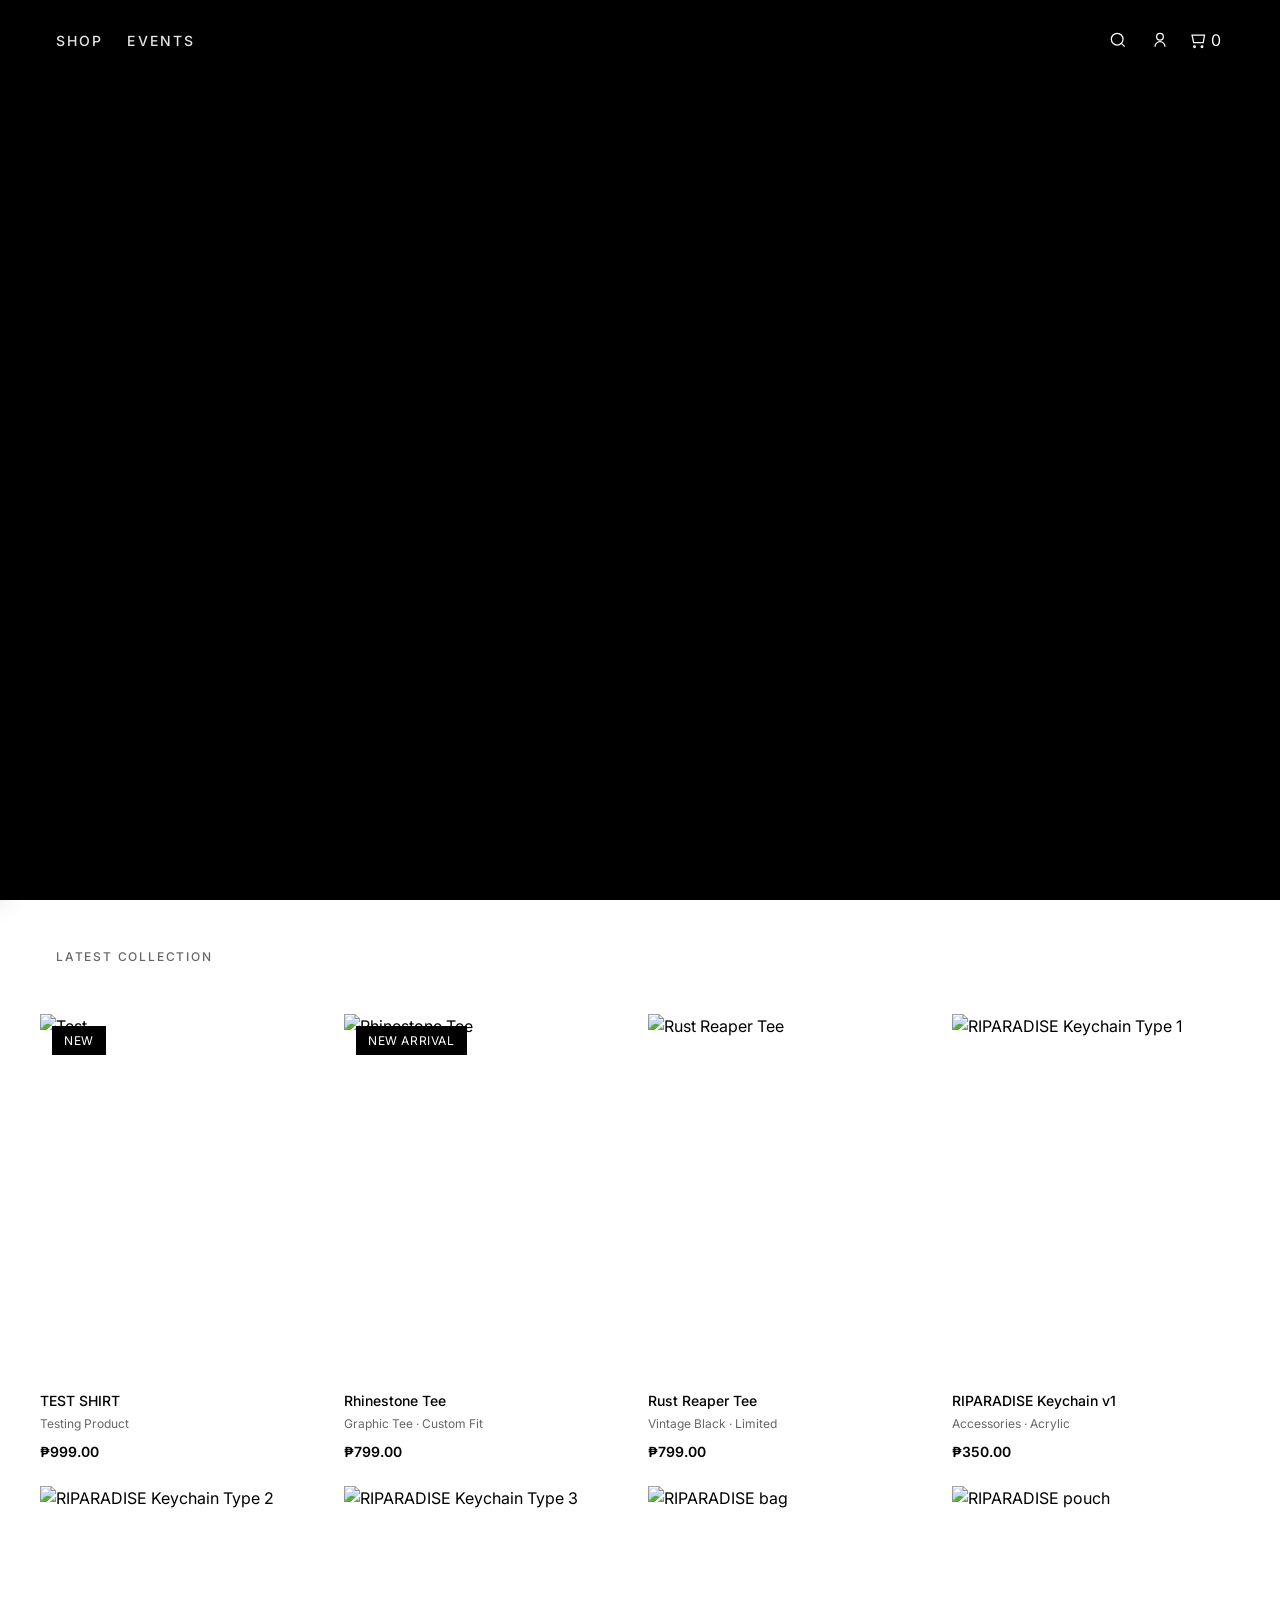
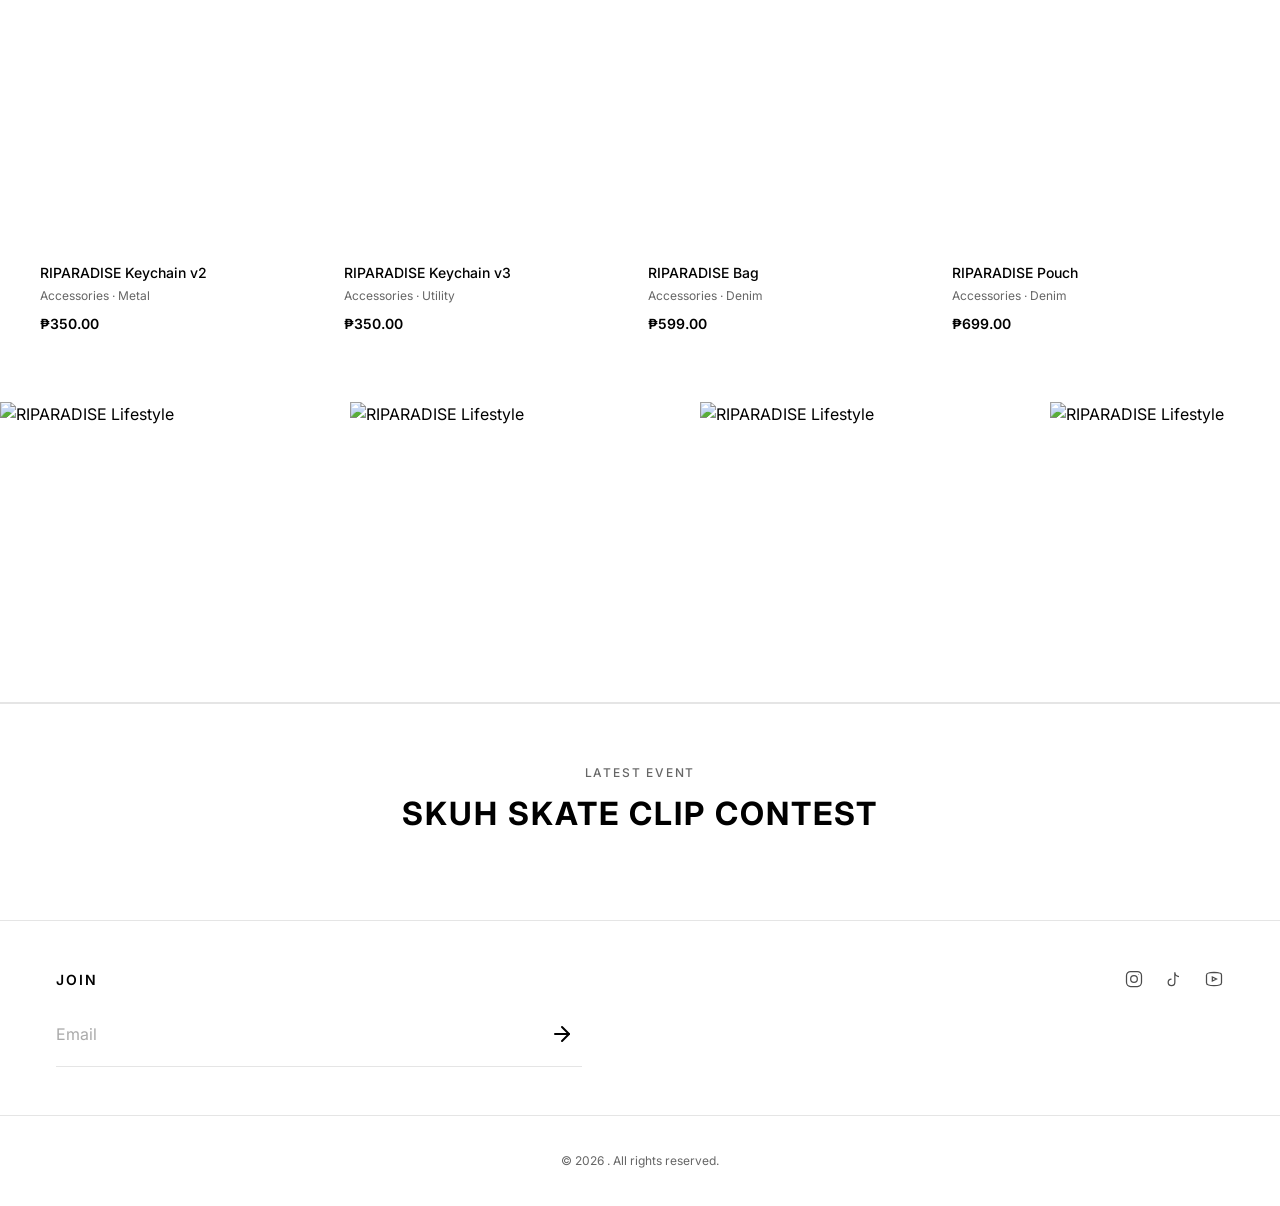
==== index.html @ b5510e50 "v0.3.0 - Modularized frontend architecture" ====
<!DOCTYPE html>
<html lang="en">
<head>
  <meta charset="UTF-8">
  <meta name="viewport" content="width=device-width, initial-scale=1.0">
  <meta
    id="meta-description"
    name="description"
    content="">
  <title id="page-title"></title>
  <link
    id="site-favicon"
    rel="icon"
    href="">
  <link rel="stylesheet" href="assets/css/style.css">
  <link rel="preconnect" href="https://fonts.googleapis.com">
  <link rel="preconnect" href="https://fonts.gstatic.com" crossorigin>
  <link href="https://fonts.googleapis.com/css2?family=Inter:wght@400;500;600&display=swap" rel="stylesheet">
</head>
<body>

  <!-- ============================================================ -->
  <!-- SITE HEADER (PREMIUM UPDATE) -->
  <!-- ============================================================ -->
  <header class="site-header" id="site-header">
    <div class="site-header__inner container">
  
      <input type="checkbox" id="nav-toggle" class="nav-toggle" aria-hidden="true" tabindex="-1">
      <label for="nav-toggle" class="nav-toggle-btn" aria-label="Open menu">
        <span class="nav-toggle-btn__bar" aria-hidden="true"></span>
        <span class="nav-toggle-btn__bar" aria-hidden="true"></span>
        <span class="nav-toggle-btn__bar" aria-hidden="true"></span>
      </label>
  
      <nav class="site-nav" aria-label="Primary">
        <ul class="site-nav__list site-nav__list--left">
      
          <li class="site-nav__item">
            <a
              id="nav-shop"
              href="#"
              class="site-nav__link">
            </a>
          </li>
      
          <li class="site-nav__item">
            <a
              id="nav-event"
              href="#"
              class="site-nav__link">
            </a>
          </li>
      
        </ul>
      </nav>
  
      <a href="index.html" class="site-header__logo" aria-label="RIPARADISE home">
        <img
    id="site-logo"
    src=""
    alt=""
    class="site-header__logo-img">
      </a>
  
      <div class="site-header__actions">
        <!-- SEARCH -->
        <div class="rip-search-container">
          <button type="button" class="rip-search-trigger" onclick="toggleSearch()" aria-label="Open search">
            <svg class="icon" width="20" height="20" viewBox="0 0 24 24" fill="none" stroke="currentColor" stroke-width="2">
              <circle cx="11" cy="11" r="7"/>
              <path d="M20 20L16 16"/>
            </svg>
          </button>
          <div id="searchDropdown" class="rip-search-wrapper">
            <div class="rip-search-box">
              <input type="text" id="ripSearchInput" placeholder="SEARCH PRODUCTS..." autocomplete="off">
              <button type="button" class="rip-search-close-btn" onclick="closeSearch()" aria-label="Close search">&times;</button>
            </div>
            <div id="searchNoResults" class="rip-search-no-results" style="display: none;">NO PRODUCTS MATCH.</div>
          </div>
        </div>
      
        <!-- ACCOUNT DROPDOWN -->
        <div class="account-dropdown">
          <button type="button" class="site-header__icon-btn" onclick="toggleAccountMenu()" aria-label="Account">
            <svg class="icon" width="20" height="20" viewBox="0 0 24 24" fill="none" stroke="currentColor" stroke-width="1.5">
              <circle cx="12" cy="8" r="4"/>
              <path d="M6 20c0-3.3 2.7-6 6-6s6 2.7 6 6"/>
            </svg>
          </button>
          
          <div class="account-dropdown__menu" id="accountDropdown">
            <!-- X BUTTON -->
            <button
  type="button"
  class="dropdown-close-x account-dropdown__close"
  aria-label="Close"
  onclick="document.getElementById('accountDropdown').classList.remove('is-active')"
>
  &times;
</button>
            <div id="accountLoggedOut">
              <a href="#" class="dropdown-item" onclick="openLoginModal(); return false;">Log In</a>
              <a href="#" class="dropdown-item" onclick="openRegisterModal(); return false;">Create Account</a>
            </div>
            <div id="accountLoggedIn" style="display: none;">
              <div class="dropdown-user"><span id="userEmailDisplay">user@email.com</span></div>
              <a href="account.html" class="dropdown-item">My Account</a>
              <a href="account.html#orders" class="dropdown-item">Order History</a>
              <a href="#" class="dropdown-item" onclick="logout(); return false;">Log Out</a>
            </div>
          </div>
        </div>
      
        <!-- CART -->
        <a href="#cart" class="site-header__icon-btn site-header__cart" aria-label="Cart, 0 items" onclick="toggleCart(); return false;">
          <svg class="icon" width="20" height="20" viewBox="0 0 24 24" fill="none" stroke="currentColor" stroke-width="1.5">
            <path d="M6 6h15l-1.5 9H8L6 6z"/>
            <circle cx="9" cy="20" r="1"/>
            <circle cx="18" cy="20" r="1"/>
          </svg>
          <span class="site-header__cart-count" aria-hidden="true">0</span>
        </a>
      
        <div id="cartDropdown" class="rip-cart-dropdown">
          <!-- X BUTTON + TITLE -->
          <div class="rip-cart-dropdown__header">
            <span class="rip-cart-dropdown__title">YOUR BAG</span>
            <button type="button" class="dropdown-close-x cart-dropdown-close" aria-label="Close cart">&times;</button>
          </div>
          <div class="rip-cart-dropdown__body" id="cartDropdownBody">
            <div class="rip-cart-empty">YOUR BAG IS CURRENTLY EMPTY.</div>
          </div>
          <div class="rip-cart-total" style="margin-top: 15px; padding: 15px 15px 20px; border-top: 1px solid #e5e5e5; text-align: right; font-size: 14px;">
            <strong>Total: <span id="cartDropdownTotal" style="color: #000;">₱0.00</span></strong>
          </div>
        </div>
      </div>
  
    <!-- MOBILE NAV -->
    <div class="mobile-nav" aria-hidden="true">
      <div class="mobile-nav__header">
        <label for="nav-toggle" class="mobile-nav__close" aria-label="Close menu">&times;</label>
      </div>
      <nav class="mobile-nav__inner" aria-label="Mobile">
        <ul class="mobile-nav__list">
          <li><a href="#shop" class="mobile-nav__link"><span>Shop</span><span class="mobile-nav__arrow">&rarr;</span></a></li>
          <li><a href="#Event" class="mobile-nav__link"><span>Event</span><span class="mobile-nav__arrow">&rarr;</span></a></li>
          
          <li id="mobileAccountGuest" class="mobile-nav__divider">
            <a href="#" class="mobile-nav__link" onclick="openLoginModal(); document.getElementById('nav-toggle').checked = false; return false;">
              <span>Log In</span><span class="mobile-nav__arrow">&rarr;</span>
            </a>
          </li>
          
          <li id="mobileAccountUser" style="display: none;" class="mobile-nav__divider">
            <div style="padding: 12px 0; font-size: 12px; font-weight: 600; color: #888; border-bottom: 1px solid #e5e5e5; margin-bottom: 8px;">
              <span id="mobileUserEmail">user@email.com</span>
            </div>
            <a href="account.html" class="mobile-nav__link"><span>My Account</span><span class="mobile-nav__arrow">&rarr;</span></a>
            <a href="account.html#orders" class="mobile-nav__link"><span>Order History</span><span class="mobile-nav__arrow">&rarr;</span></a>
            <a href="#" class="mobile-nav__link" onclick="logout(); document.getElementById('nav-toggle').checked = false; return false;">
              <span>Log Out</span><span class="mobile-nav__arrow">&rarr;</span>
            </a>
          </li>
        </ul>
      </nav>
      <div class="mobile-nav__bottom">
        <div class="mobile-nav__socials">
          <a href="https://www.instagram.com/ri.paradise/" target="_blank" rel="noopener" aria-label="Instagram">
            <svg class="icon" width="22" height="22" viewBox="0 0 24 24" fill="none" stroke="currentColor" stroke-width="2" stroke-linecap="round" stroke-linejoin="round">
              <rect x="2" y="2" width="20" height="20" rx="5" ry="5"></rect>
              <path d="M16 11.37A4 4 0 1 1 12.63 8 4 4 0 0 1 16 11.37z"></path>
              <line x1="17.5" y1="6.5" x2="17.51" y2="6.5"></line>
            </svg>
          </a>
          <a href="https://www.tiktok.com/@r.i.paradise" aria-label="TikTok">
            <svg class="icon" width="22" height="22" viewBox="0 0 24 24" fill="none" stroke="currentColor" stroke-width="2" stroke-linecap="round" stroke-linejoin="round">
              <path d="M9 12a4 4 0 1 0 4 4V4a5 5 0 0 0 5 5"></path>
            </svg>
          </a>
          <a href="https://www.youtube.com/@dial.seven7" aria-label="YouTube">
            <svg class="icon" width="22" height="22" viewBox="0 0 24 24" fill="none" stroke="currentColor" stroke-width="2" stroke-linecap="round" stroke-linejoin="round">
              <path d="M22.54 6.42a2.78 2.78 0 0 0-1.94-2C18.88 4 12 4 12 4s-6.88 0-8.6.46a2.78 2.78 0 0 0-1.94 2A29 29 0 0 0 1 11.75a29 29 0 0 0 .46 5.33A2.78 2.78 0 0 0 3.4 19c1.72.46 8.6.46 8.6.46s6.88 0 8.6-.46a2.78 2.78 0 0 0 1.94-2 29 29 0 0 0 .46-5.25 29 29 0 0 0-.46-5.33z"></path>
              <polygon points="9.75 15.02 15.5 11.75 9.75 8.48 9.75 15.02"></polygon>
            </svg>
          </a>
        </div>
      </div>
    </div>
  </header>

  <!-- LOGIN MODAL -->
  <div class="modal" id="loginModal">
    <div class="modal__overlay" onclick="closeLoginModal()"></div>
    <div class="modal__content">
      <button class="modal__close" onclick="closeLoginModal()">&times;</button>
      <div class="modal__header">
        <h2 class="modal__title">Welcome Back</h2>
        <p class="modal__subtitle">Enter your credentials to access your account</p>
      </div>
      <form id="loginForm" class="auth-form">
        <div class="form-group">
          <label class="form-label">Email Address</label>
          <input type="email" class="form-input" id="loginEmail" required>
        </div>
        <div class="form-group">
          <label class="form-label">Password</label>
          <input type="password" class="form-input" id="loginPassword" required>
        </div>
        <div class="form-options">
          <label class="checkbox-label">
            <input type="checkbox" id="rememberMe">
            <span>Remember me</span>
          </label>
          <a href="#" class="form-link">Forgot password?</a>
        </div>
        <button type="submit" class="btn btn--black btn--full">Sign In</button>
      </form>
      <div class="modal__footer">
        <p>Don't have an account? <a href="#" onclick="closeLoginModal(); openRegisterModal();" class="form-link">Create one</a></p>
      </div>
    </div>
  </div>

  <!-- REGISTER MODAL -->
  <div class="modal" id="registerModal">
    <div class="modal__overlay" onclick="closeRegisterModal()"></div>
    <div class="modal__content">
      <button class="modal__close" onclick="closeRegisterModal()">&times;</button>
      <div class="modal__header">
        <h2 class="modal__title">Create Account</h2>
        <p class="modal__subtitle">Join RIPARADISE for exclusive access</p>
      </div>
      <form id="registerForm" class="auth-form">
        <div class="form-group">
          <label class="form-label">Full Name</label>
          <input type="text" class="form-input" id="registerName" required>
        </div>
        <div class="form-group">
          <label class="form-label">Email Address</label>
          <input type="email" class="form-input" id="registerEmail" required>
        </div>
        <div class="form-group">
          <label class="form-label">Password</label>
          <input type="password" class="form-input" id="registerPassword" required minlength="6">
          <span class="form-hint">Minimum 6 characters</span>
        </div>
        <button type="submit" class="btn btn--black btn--full">Create Account</button>
      </form>
      <div class="modal__footer">
        <p>Already have an account? <a href="#" onclick="closeRegisterModal(); openLoginModal();" class="form-link">Sign in</a></p>
      </div>
    </div>
  </div>

  <!-- ============================================================ -->
  <!-- MAIN CONTENT AREA -->
  <!-- ============================================================ -->
  <main id="main">
    <!-- HERO VIDEO SECTION -->
    <section class="hero-video-section">

      <video
        id="hero-video-player"
        autoplay
        loop
        muted
        playsinline
        class="hero-video-bg">
        <source id="hero-video" src="assets/wallpaper/hero-video.mp4" type="video/mp4">
        Your browser does not support the video tag.
      </video>
    
      <div class="hero-video-overlay"></div>
    
      <div class="hero-video-content">
        <p id="hero-subtitle"></p>
        <h1 id="hero-title"></h1>
        <a href="#shop" id="hero-btn" class="btn btn--primary hero-shop-btn"></a>
      </div>
    
    </section>
    

    <!-- SHOP SECTION -->
    <section class="shop-section" id="shop" aria-labelledby="featured-collection-title">
      <article class="featured-collection">
        <header class="section-header container">
          <p class="section-header__eyebrow">Latest Collection</p>
        </header>
        <ul class="product-grid" id="productGrid"></ul>
      </article>
    </section>
    
    <div class="lookbook-marquee">
      <div class="marquee-track">
        <img src="assets/wallpaper/slidingpic1.png" alt="RIPARADISE Lifestyle">
        <img src="assets/wallpaper/slidingpic2.png" alt="RIPARADISE Lifestyle">
        <img src="assets/wallpaper/slidingpic3.png" alt="RIPARADISE Lifestyle">
        <img src="assets/wallpaper/slidingpic4.png" alt="RIPARADISE Lifestyle">
        <img src="assets/wallpaper/slidingpic1.png" alt="RIPARADISE Lifestyle">
        <img src="assets/wallpaper/slidingpic2.png" alt="RIPARADISE Lifestyle">
        <img src="assets/wallpaper/slidingpic3.png" alt="RIPARADISE Lifestyle">
        <img src="assets/wallpaper/slidingpic4.png" alt="RIPARADISE Lifestyle">
      </div>
    </div>
    <hr class="marquee-bottom-divider">

    <!-- EVENT SECTION -->
    <section class="event-section" id="Event">
      <div class="event-section__inner container">
        <p class="section-header__eyebrow">Latest Event</p>
        <h2 class="event-section__title">SKUH SKATE CLIP CONTEST</h2>
        <div class="event-section__embed">
          <blockquote class="instagram-media" data-instgrm-permalink="https://www.instagram.com/p/DZRii9fzN7R/" data-instgrm-version="14" style="background:#FFF; border:0; border-radius:3px; box-shadow:0 0 1px 0 rgba(0,0,0,0.5),0 1px 10px 0 rgba(0,0,0,0.15); margin: 1px; max-width:540px; min-width:326px; padding:0; width:99.375%;"></blockquote>
        </div>
      </div>
    </section>
    <script async src="//www.instagram.com/embed.js"></script>
  </main>

  <!-- ============================================================ -->
  <!-- FOOTER -->
  <!-- ============================================================ -->
  <footer class="site-footer" id="site-footer">
    <div class="site-footer__main container">
      <div class="site-footer__newsletter-wrapper">
        <h2
    id="newsletter-title"
    class="site-footer__heading">
</h2>
<form
id="newsletter-form"
class="modern-newsletter-form"
action="#"
method="POST">
          <div class="modern-newsletter-form__fields">
            <input class="modern-newsletter-form__input" type="email" id="newsletter-email" name="email" placeholder="Email" autocomplete="email" required>
            <button class="modern-newsletter-form__submit" type="submit" aria-label="Email">
              <svg width="24" height="24" viewBox="0 0 24 24" fill="none" stroke="currentColor" stroke-width="2" stroke-linecap="round" stroke-linejoin="round">
                <line x1="5" y1="12" x2="19" y2="12"></line>
                <polyline points="12 5 19 12 12 19"></polyline>
              </svg>
            </button>
          </div>
        </form>
        <p id="newsletter-success" style="display:none; color: #27ae60; font-size: 13px; margin-top: 12px; letter-spacing: 1px;">✓ SUBSCRIBED!</p>
      </div>
      <div class="site-footer__social">
        <ul class="social-links" role="list">
          <li><a
            id="social-instagram"
            href="https://www.instagram.com/world.ph.3000.dsr.c/"
            class="social-links__link"
            aria-label="Instagram">
            <svg class="icon" width="20" height="20" viewBox="0 0 24 24" fill="none" stroke="currentColor" stroke-width="1.5">
              <rect x="3" y="3" width="18" height="18" rx="5"/>
              <circle cx="12" cy="12" r="4"/>
              <circle cx="17.5" cy="6.5" r="0.5" fill="currentColor" stroke="none"/>
            </svg>
          </a></li>
          <li><a
            id="social-tiktok"
            href="https://www.tiktok.com/@r.i.paradise"
            class="social-links__link"
            aria-label="TikTok">
            <svg class="icon" width="20" height="20" viewBox="0 0 24 24" fill="none" stroke="currentColor" stroke-width="1.5">
              <path d="M9 12a4 4 0 1 0 4 4V4a5 5 0 0 0 5 5"/>
            </svg>
          </a></li>
          <li><a
            id="social-youtube"
            href="https://www.youtube.com/@dial.seven7"
            class="social-links__link"
            aria-label="YouTube">
            <svg class="icon" width="20" height="20" viewBox="0 0 24 24" fill="none" stroke="currentColor" stroke-width="1.5">
              <path d="M3 7.5c0-1.5 1-2.5 2.5-2.7C7.5 4.2 12 4 12 4s4.5.2 6.5.8C20 4.9 21 6 21 7.5v9c0 1.5-1 2.5-2.5 2.7-2 .6-6.5.8-6.5.8s-4.5-.2-6.5-.8C4 19 3 18 3 16.5v-9z"/>
              <path d="M10 9.5v5l5-2.5-5-2.5z"/>
            </svg>
          </a></li>
        </ul>
      </div>
    </div>
    <div class="site-footer__bottom">
      <div class="site-footer__bottom-inner container">
        <p class="site-footer__copyright">
          &copy;
          <span id="footer-year"></span>
          <span id="footer-shop-name"></span>.
          All rights reserved.
      </p>
  </footer> 

  <!-- TOAST NOTIFICATION -->
  <div id="toastNotification" class="rip-toast">
    <div class="rip-toast-content">
      <div class="rip-toast-checkmark">✓</div>
      <div class="rip-toast-text">
        <span class="rip-toast-msg">ADDED TO BAG</span>
        <span id="toastItemDetails" class="rip-toast-sub">Funeral Tee (Size S)</span>
      </div>
    </div>
  </div>

  <!-- PRODUCT QUICK VIEW MODAL -->
  <div id="productQuickViewModal" class="p-modal-overlay">
    <div class="p-modal-container">
      <button type="button" class="p-modal-close-btn" onclick="closeProductModal()" aria-label="Close modal">&times;</button>
      <div class="p-modal-layout">
        <div class="p-modal-media">
          <img id="modalProductImg" src="assets/images/funeral-tee.png" alt="Product Image" class="p-modal-img">
        </div>
        <div class="p-modal-details" id="modalDetailsContainer">
          <h2 id="modalProductTitle" class="p-modal-title">RIPARADISE Funeral Black Tee</h2>
          <div id="modalProductPrice" class="p-modal-price">₱1,299.00</div>
          <p class="p-modal-stock-status">In stock · Ready to Ship</p>
          <hr class="p-modal-divider">
          <div class="p-size-header-row">
            <span class="p-section-label">Size</span>
          </div>
          <div class="p-size-options-grid">
            <label class="p-size-box"><input type="radio" name="product-size" value="S" checked><span>S</span></label>
            <label class="p-size-box"><input type="radio" name="product-size" value="M"><span>M</span></label>
            <label class="p-size-box"><input type="radio" name="product-size" value="L"><span>L</span></label>
            <label class="p-size-box"><input type="radio" name="product-size" value="XL"><span>XL</span></label>
          </div>
          <div class="p-action-row">
            <div class="p-quantity-selector">
              <button type="button" class="p-qty-btn" onclick="adjustModalQty(-1)">&minus;</button>
              <input type="number" id="modalQtyInput" class="p-qty-input" value="1" min="1" readonly>
              <button type="button" class="p-qty-btn" onclick="adjustModalQty(1)">&plus;</button>
            </div>
            <button type="button" class="p-add-to-bag-btn" onclick="triggerAddToCart()">ADD TO MY BAG</button>
          </div>
          <hr class="p-modal-divider" style="margin-top: 30px;">
          <div id="modalSizeChartSection" class="p-size-chart-section">
            <h3 class="p-chart-title">Size Chart (Adult Fit)</h3>
            <table class="p-chart-table">
              <thead><tr><th>SIZE</th><th>CHEST (INCHES)</th><th>LENGTH (INCHES)</th></tr></thead>
              <tbody>
                <tr><td><strong>S</strong></td><td>36" - 38"</td><td>27"</td></tr>
                <tr><td><strong>M</strong></td><td>39" - 41"</td><td>28"</td></tr>
                <tr><td><strong>L</strong></td><td>42" - 44"</td><td>29"</td></tr>
                <tr><td><strong>XL</strong></td><td>45" - 47"</td><td>30"</td></tr>
              </tbody>
            </table>
          </div>
        </div>
      </div>
    </div>
  </div>
<!-- PAGE TRANSITION OVERLAY -->
<div id="page-transition-overlay"></div>
  <!-- ============================================================ -->
  <!-- SCRIPTS -->
  <!-- ============================================================ -->
  <script>
    // GLOBAL VARIABLES
    let riparadiseCart = JSON.parse(localStorage.getItem('rip_cart')) || [];
    let isModalOpen = false;

    
    function executeProductSearch(query) {
      const cleanQuery = query.toLowerCase().trim();
      const productItems = document.querySelectorAll('.product-grid__item');
      let hasResults = false;
      productItems.forEach(item => {
        const titleEl = item.querySelector('.product-card__title');
        const metaEl = item.querySelector('.product-card__meta');
        const titleText = titleEl ? titleEl.innerText.toLowerCase() : '';
        const metaText = metaEl ? metaEl.innerText.toLowerCase() : '';
        const isMatch = cleanQuery === '' || titleText.includes(cleanQuery) || metaText.includes(cleanQuery);
        item.style.display = isMatch ? '' : 'none';
        if (isMatch) { item.classList.add('is-visible'); hasResults = true; }
      });
      const noResultsMsg = document.getElementById('searchNoResults');
      if (noResultsMsg) noResultsMsg.style.display = (cleanQuery === '' || hasResults) ? 'none' : 'block';
    }


    // ==========================================
    // DOM CONTENT LOADED
    // ==========================================
    document.addEventListener('DOMContentLoaded', () => {
      // Initialize
      updateAccountMenu();
      updateCartBadgeUI();
      generateProductGrid();
// RIPPLE EFFECT SA ACCOUNT DROPDOWN ITEMS
document.querySelectorAll('.dropdown-item').forEach(item => {
  item.addEventListener('click', function(e) {
    // Ripple effect
    const ripple = document.createElement('span');
    ripple.classList.add('rip-ripple');
    const rect = item.getBoundingClientRect();
    const size = Math.max(rect.width, rect.height);
    ripple.style.cssText = `
      width: ${size}px; height: ${size}px;
      left: ${e.clientX - rect.left - size/2}px;
      top:  ${e.clientY - rect.top  - size/2}px;
    `;
    item.appendChild(ripple);
    setTimeout(() => ripple.remove(), 600);

    // White fade transition para sa mga links na may href na pupunta sa ibang page
    const href = item.getAttribute('href');
    const isExternalLink = href && href !== '#' && !href.startsWith('javascript');
    if (isExternalLink) {
  e.preventDefault();
  const overlay = document.getElementById('page-transition-overlay');
  if (overlay) {
    overlay.style.transition = 'opacity 0.4s ease';
    overlay.style.opacity = '1';
    overlay.style.pointerEvents = 'all';
    setTimeout(() => {
      window.location.href = href;
    }, 420);
  } else {
    window.location.href = href;
  }
}
  });
});
      // Mobile Nav Toggle
      const navToggle = document.getElementById('nav-toggle');
      const mobileNav = document.querySelector('.mobile-nav');
      if (navToggle && mobileNav) {
        navToggle.addEventListener('change', function () {
          if (this.checked) {
            mobileNav.style.transform = 'translateX(0)';
            mobileNav.setAttribute('aria-hidden', 'false');
            document.body.style.overflow = 'hidden';
          } else {
            mobileNav.style.transform = 'translateX(-100%)';
            mobileNav.setAttribute('aria-hidden', 'true');
            document.body.style.overflow = '';
          }
        });
        mobileNav.querySelectorAll('.mobile-nav__link').forEach(link => {
          link.addEventListener('click', () => {
            navToggle.checked = false;
            mobileNav.style.transform = 'translateX(-100%)';
            mobileNav.setAttribute('aria-hidden', 'true');
            document.body.style.overflow = '';
          });
        });
      }

      // Search
      const searchInput = document.getElementById('ripSearchInput');
      if (searchInput) {
        searchInput.addEventListener('input', (e) => executeProductSearch(e.target.value));
        searchInput.addEventListener('keydown', (e) => {
          if (e.key === 'Enter') {
            e.preventDefault();
            const shopSection = document.getElementById('shop');
            if (shopSection && searchInput.value.trim() !== '') shopSection.scrollIntoView({ behavior: 'smooth', block: 'start' });
          }
        });
      }

      // Login Form
      const loginForm = document.getElementById('loginForm');
      if (loginForm) {
        loginForm.addEventListener('submit', (e) => {
          e.preventDefault();
          const email = document.getElementById('loginEmail').value.trim();
          const password = document.getElementById('loginPassword').value;
          const users = JSON.parse(localStorage.getItem('rip_users')) || [];
          const user = users.find(u => u.email === email && u.password === password);
          if (user) {
            localStorage.setItem('rip_user', JSON.stringify(user));
            closeLoginModal();
            updateAccountMenu();
            showNotification('Welcome back to RIPARADISE', 'success');
            loginForm.reset();
          } else {
            showNotification('Invalid email or password', 'error');
          }
        });
      }

      // Register Form
      const registerForm = document.getElementById('registerForm');
      if (registerForm) {
        registerForm.addEventListener('submit', (e) => {
          e.preventDefault();
          const name = document.getElementById('registerName').value.trim();
          const email = document.getElementById('registerEmail').value.trim();
          const password = document.getElementById('registerPassword').value;
          const users = JSON.parse(localStorage.getItem('rip_users')) || [];
          if (users.find(u => u.email === email)) {
            showNotification('Email already registered', 'error');
            return;
          }
          const newUser = { name, email, password, createdAt: new Date().toISOString() };
          users.push(newUser);
          localStorage.setItem('rip_users', JSON.stringify(users));
          localStorage.setItem('rip_user', JSON.stringify(newUser));
          closeRegisterModal();
          updateAccountMenu();
          showNotification('Account created! Welcome to RIPARADISE', 'success');
          registerForm.reset();
        });
      }

// Close dropdowns on outside click
document.addEventListener('click', (e) => {

// X button ng cart header — isara
if (e.target.closest('.cart-dropdown-close')) {
  closeAllDropdownsExcept('none');
  return;
}

// Kung nag-click sa loob ng cart (kasama remove/qty buttons) — huwag isara
if (e.target.closest('.rip-cart-dropdown')) {
  return;
}

// Kung nag-click sa cart ICON — hayaan ang toggleCart()
if (e.target.closest('.site-header__cart')) {
  return;
}

// Kung nag-click sa account dropdown — hayaan ang toggleAccountMenu()
if (e.target.closest('.account-dropdown')) {
  return;
}

// Kung nag-click sa search — hayaan
if (e.target.closest('.rip-search-container')) {
  return;
}

// Lahat ng iba — outside click, isara lahat
closeAllDropdownsExcept('none');
});

      // Escape Key
      document.addEventListener('keydown', (e) => {
        if (e.key === 'Escape') {
          closeLoginModal();
          closeRegisterModal();
          closeAllDropdownsExcept('none');
          const dropdown = document.getElementById('accountDropdown');
          if (dropdown) dropdown.classList.remove('is-active');
        }
      });

      // Product Observer
      const productObserver = new IntersectionObserver((entries) => {
        entries.forEach(entry => {
          if (entry.isIntersecting) {
            entry.target.classList.add('is-visible');
            productObserver.unobserve(entry.target);
          }
        });
      }, { root: null, threshold: 0.15 });
      document.querySelectorAll('.product-grid__item').forEach(item => productObserver.observe(item));

      // Newsletter
      const newsletterForm = document.getElementById('newsletter-form');
      if (newsletterForm) {
        newsletterForm.addEventListener('submit', async function(e) {
          e.preventDefault();
          const formData = new FormData(newsletterForm);
          try {
            const response = await fetch(newsletterForm.action, { method: 'POST', body: formData, headers: { 'Accept': 'application/json' } });
            if (response.ok) {
              newsletterForm.reset();
              const successMsg = document.getElementById('newsletter-success');
              if (successMsg) {
                successMsg.style.display = 'block';
                setTimeout(() => successMsg.style.display = 'none', 4000);
              }
            }
          } catch (error) { console.error('Newsletter error:', error); }
        });
      }

    // PALITAN ang scroll listener
let lastScrollY = window.scrollY;
window.addEventListener('scroll', () => {
  const currentScrollY = window.scrollY;
  // Isara lang ang dropdowns kapag nag-scroll ng 5px pababa/pataas
  if (Math.abs(currentScrollY - lastScrollY) > 5) {
    closeAllDropdownsExcept('none');
  }
  lastScrollY = currentScrollY;

  const header = document.querySelector('.site-header') || document.querySelector('header');
  if (!header) return;
  const videoSectionHeight = window.innerHeight;
  if (window.scrollY > videoSectionHeight) {
    header.classList.add('site-header--hidden');
    header.classList.add('site-header--scrolled');
  } else {
    header.classList.remove('site-header--hidden');
    header.classList.remove('site-header--scrolled');
  }
});
    });
    // FADE IN ON LOAD (Page Enter Animation)
window.addEventListener('DOMContentLoaded', () => {
  const overlay = document.getElementById('page-transition-overlay');
  if (overlay) {
    // Siguraduhing visible muna bago i-fade out
    overlay.style.transition = 'none';
    overlay.style.opacity = '1';
    overlay.style.pointerEvents = 'none';

    // Small delay para ma-render ng browser ang initial state
    requestAnimationFrame(() => {
      requestAnimationFrame(() => {
        overlay.style.transition = 'opacity 0.5s ease-out';
        overlay.style.opacity = '0';
      });
    });
    // Hindi na natin siya ire-remove — kailangan pa siya para sa exit transition
  }
});

</script>
<script src="config.js"></script>
<script src="app.js"></script>
<script src="products.js"></script>
<script src="cart.js"></script>
<script src="modal.js"></script>
<script src="auth.js"></script>
<script src="navigation.js"></script>
</body>
</html>
---- assets/css/style.css ----
/* ==========================================================================
   RIPARADISE — Unified Premium White & Black Aesthetic (Phase 4 Clean)
   Brand Identity Storefront Layout · Smart Sticky White Header Fix
   ========================================================================== */

/* --------------------------------------------------------------------------
   1. DESIGN TOKENS (ROOT VARIABLES - CHANGED TO HIGH-CONTRAST LIGHT MODE)
   -------------------------------------------------------------------------- */
   :root {
    /* Colors - Inverted for Luxury White/Black Style */
    --color-bg: #ffffff;                  /* Puti na ang main background */
    --color-bg-elevated: #f9f9f9;
    --color-bg-overlay: rgba(0, 0, 0, 0.45);
    --color-surface: #ffffff;
    --color-text: #000000;                /* Solid black ang lahat ng teksto */
    --color-text-muted: #666666;          /* Mas madilim na gray para madaling basahin */
    --color-primary: #000000;             /* Black primary button blocks */
    --color-primary-inverse: #ffffff;     /* White text sa loob ng primary buttons */
    --color-accent: #000000;
    --color-border: rgba(0, 0, 0, 0.1);
    --color-border-strong: rgba(0, 0, 0, 0.2);
    --color-announcement-bg: #000000;
    --color-announcement-text: #ffffff;
    --color-header-scrolled-bg: #ffffff;  /* Puti ang magiging bar kapag nag-scroll up */
  
    /* Typography */
    --font-family: "Inter", system-ui, -apple-system, sans-serif;
    --font-size-xs: 0.75rem;
    --font-size-sm: 0.875rem;
    --font-size-base: 1rem;
    --font-size-md: 1.125rem;
    --font-size-lg: 1.25rem;
    --font-size-xl: clamp(2rem, 6vw, 4rem);
    --font-weight-regular: 400;
    --font-weight-medium: 500;
    --font-weight-semibold: 600;
    --letter-spacing-tight: -0.02em;
    --letter-spacing-wide: 0.15em;
  
    /* Spacing */
    --space-xs: 0.5rem;
    --space-sm: 1rem;
    --space-md: 1.5rem;
    --space-lg: 2rem;
    --space-xl: 3rem;
    --header-height: 80px;
  
    /* Layers (Z-Index) */
    --z-hero-media: 1;
    --z-hero-overlay: 2;
    --z-hero-content: 3;
    --z-header: 999;                      /* Pinatigas para hindi lumusot ang mga damit */
    --z-announcement: 1000;
    --z-mobile-nav: 9999;
  }
  
  /* --------------------------------------------------------------------------
     2. GLOBAL RESETS & BASE STYLES
     -------------------------------------------------------------------------- */
  *, *::before, *::after {
    box-sizing: border-box;
  }
  
  html {
    -webkit-text-size-adjust: 100%;
    scroll-behavior: smooth;
    overflow-x: hidden;
  }
  
  body {
    margin: 0;
    font-family: var(--font-family);
    font-size: var(--font-size-base);
    font-weight: var(--font-weight-regular);
    line-height: 1.5;
    color: var(--color-text);
    background-color: var(--color-bg);
    -webkit-font-smoothing: antialiased;
    overflow-x: hidden;
    max-width: 100vw;
  }
  
  img, video {
    display: block;
    max-width: 100%;
    height: auto;
  }
  
  a {
    color: inherit;
    text-decoration: none;
  }
  
  ul {
    margin: 0;
    padding: 0;
    list-style: none;
  }
  
  button, input {
    font: inherit;
    color: inherit;
  }
  
  button {
    cursor: pointer;
    background: none;
    border: none;
    padding: 0;
  }
  
  .container {
    width: 100%;
    max-width: 1200px;
    margin-inline: auto;
    padding-inline: var(--space-sm);
  }
  
  /* Reusable Buttons */
  .btn {
    display: inline-flex;
    align-items: center;
    justify-content: center;
    padding: 0.85rem 2rem;
    font-size: var(--font-size-sm);
    font-weight: var(--font-weight-medium);
    text-transform: uppercase;
    letter-spacing: var(--letter-spacing-wide);
    border: 1px solid transparent;
    cursor: pointer;
    transition: all 0.3s ease;
  }
  
  .btn--primary {
    background-color: var(--color-primary);
    color: var(--color-primary-inverse);
  }
  
  .btn--primary:hover {
    background-color: transparent;
    color: var(--color-primary);
    border-color: var(--color-primary);
  }
  
  .icon {
    stroke: currentColor;
    stroke-width: 1.5;
    fill: none;
  }
  
  /* --------------------------------------------------------------------------
     3. SITE HEADER & NAVIGATION (DEFAULT: TRANSPARENT WHITE OVER HERO VIDEO)
     -------------------------------------------------------------------------- */
  .site-header {
    position: fixed;
    top: 0;
    left: 0;
    width: 100%;
    z-index: var(--z-header);
    color: #ffffff; /* Piliting puti muna habang nasa ibabaw ng madilim na video background */
    transition: transform 0.3s ease-in-out, background-color 0.3s ease-in-out, color 0.3s ease-in-out;
  }
  
  .site-header__inner {
    display: flex;
    align-items: center;
    justify-content: space-between;
    height: var(--header-height);
  }
  
  .site-nav__list {
    display: flex;
    gap: var(--space-md);
  }
  
  .site-nav__link {
    font-size: var(--font-size-sm);
    font-weight: var(--font-weight-medium);
    text-transform: uppercase;
    letter-spacing: var(--letter-spacing-wide);
    opacity: 0.9;
    transition: opacity 0.2s ease;
  }
  
  .site-nav__link:hover {
    opacity: 1;
  }
  
  .site-header__logo {
    position: absolute;
    left: 50%;
    transform: translateX(-50%);
    font-weight: var(--font-weight-semibold);
    letter-spacing: 0.25em;
    text-transform: uppercase;
  }

  /* HETO ANG MAGPAPALIIT SA UPDATED LOGO MO, PARE: */
.site-header__logo-img {
  height: 150px;        /* Palitan mo 'to (gaya ng 30px o 40px) depende sa tamang timpla sa mata mo */
  width: auto;         /* Proteksyon para hindi mayupi o ma-distort ang logo natin */
  display: block;
  object-fit: contain; /* Sinisigurado nitong pasok na pasok ang image sa itinakdang height */
}

  /* SITE HEADER ICON BUTTONS — global, applies to all screen sizes */
.site-header__icon-btn {
  display: inline-flex;
  align-items: center;
  justify-content: center;
  width: 40px;
  height: 40px;
  padding: 0;
  background: none;
  border: none;
  cursor: pointer;
  color: inherit;
  text-decoration: none;
  vertical-align: middle;
}

/* Line 222 — dagdagan lang ng position: relative */
.site-header__actions {
  display: flex;
  align-items: center;
  gap: 4px;
  position: relative; /* ← DAGDAG */
}

.site-header__cart {
  display: inline-flex;
  align-items: center;
  gap: 4px;
  text-decoration: none;
  color: inherit;
}
  
  /* Siguraduhing sumusunod sa puting stroke ang default header icons sa video overlay */
  .site-header .icon {
    stroke: #ffffff;
    transition: stroke 0.3s ease-in-out;
  }
  
  /* Hide mobile/drawer layouts on desktop view by default */
  .nav-toggle, .nav-toggle-btn, .mobile-nav, .site-header__icon-btn--desktop-only {
    display: none;
  }
  
  /* ============================================================
     SMART STICKY HEADER STATES (INTELLIGENT RESPONSIVENESS)
     ============================================================ */
  /* Kakagat 'to kapag nag-scroll down pagkatapos ng video (itataas ang header para magtago) */
  .site-header--hidden {
    transform: translateY(-100%);
  }
  
  /* Kakagat 'to kapag nag-scroll up: Magiging White Background bar na may Black Links/Icons */
  .site-header--scrolled {
    background-color: var(--color-header-scrolled-bg) !important;
    color: #000000 !important; /* Itim na ang teksto at logo */
    box-shadow: 0 4px 20px rgba(0, 0, 0, 0.05) !important; /* Eleganteng manipis na anino */
  }
  
  /* Palitan ang icon stroke kapag naka-white scrolled background na */
  .site-header--scrolled .icon {
    stroke: #000000 !important;
  }
  
  /* Baguhin ang kulay ng burger bars sa mobile button kapag white na ang background */
  .site-header--scrolled .nav-toggle-btn__bar {
    background-color: #000000 !important;
  }
  
  /* --------------------------------------------------------------------------
     4. HERO SECTION & CINEMATIC BACKGROUND VIDEO HERO (REPRESENT/RIPARADISE STYLE)
     -------------------------------------------------------------------------- */
  .hero-video-section {
    position: relative;
    width: 100%;
    height: 100vh; 
    overflow: hidden;
    display: flex;
    align-items: center;
    justify-content: center;
    background-color: #000000; /* Solido habang naglo-load pa ang mabigat na mp4 file */
  }
  
  .hero-video-bg {
    position: absolute;
    top: 0;
    left: 0;
    width: 100%;
    height: 100%;
    object-fit: cover; 
    z-index: 1;
  }
  
  .hero-video-overlay {
    position: absolute;
    top: 0;
    left: 0;
    width: 100%;
    height: 100%;
    background: rgba(0, 0, 0, 0.45); /* 45% Cinematic dark filter para litaw ang text links */
    z-index: 2;
  }
  
  .hero-video-content {
    position: relative;
    z-index: 3; 
    text-align: center;
    color: #ffffff !important; /* Laging puti kahit magbago ang global body style niyo */
    padding: 0 20px;
  }
  
  .hero-video-subtitle {
    font-size: 13px;
    text-transform: uppercase;
    letter-spacing: 3px;
    margin-bottom: 8px;
    font-weight: 500;
    color: #ffffff !important;
  }
  
  .hero-video-title {
    font-size: 46px;
    text-transform: uppercase;
    letter-spacing: 2px;
    font-weight: 700;
    margin-bottom: 24px;
    line-height: 1.1;
    color: #ffffff !important;
  }
  
  .hero-video-btn {
    display: inline-block;
    padding: 12px 34px;
    border: 1px solid #ffffff;
    background-color: transparent;
    color: #ffffff !important;
    text-decoration: none;
    font-size: 13px;
    font-weight: 600;
    text-transform: uppercase;
    letter-spacing: 2px;
    transition: all 0.3s ease-in-out;
  }
  
  .hero-video-btn:hover {
    background-color: #ffffff;
    color: #000000 !important;
  }
  
  /* Old Template Hero Setup Safe Fallback System */
  .hero {
    position: relative;
    height: 100vh;
    min-height: 650px;
    display: flex;
    flex-direction: column;
    justify-content: center;
    align-items: center;
    background-color: #000000;
    overflow: hidden;
  }
  .hero__media-wrap {
    position: absolute;
    top: 0;
    left: 0;
    width: 100%;
    height: 100%;
    z-index: var(--z-hero-media);
  }
  .hero__media, .hero_media {
    width: 100% !important;
    height: 100% !important;
    object-fit: contain !important;      
    object-position: center center !important; 
  }
  .hero__overlay {
    position: absolute;
    top: 0;
    left: 0;
    width: 100%;
    height: 100%;
    background: radial-gradient(circle, rgba(0,0,0,0.2) 0%, rgba(5,5,5,0.7) 100%);
    z-index: var(--z-hero-overlay);
  }
  .hero__content {
    position: relative;
    z-index: var(--z-hero-content);
    text-align: center;
    padding: 0 var(--space-md);
    margin-top: auto; 
    margin-bottom: var(--space-xl);
  }
  .hero__eyebrow {
    font-size: var(--font-size-sm);
    text-transform: uppercase;
    letter-spacing: var(--letter-spacing-wide);
    color: #ffffff;
    margin-bottom: var(--space-xs);
  }
  .hero__title {
    font-size: var(--font-size-xl);
    text-transform: uppercase;
    letter-spacing: var(--letter-spacing-tight);
    margin: 0 0 var(--space-md) 0;
    color: #ffffff;
  }
  
  /* --------------------------------------------------------------------------
     5. FEATURED PRODUCTS & GRID SYSTEM (CLEAN BLACK ON WHITE)
     -------------------------------------------------------------------------- */
  .shop-section {
    padding: var(--space-xl) 0;
    background-color: #ffffff !important;
  }
  
  .section-header {
    margin-bottom: var(--space-xl);
  }
  
  .section-header__eyebrow {
    margin: 0 0 var(--space-xs);
    font-size: var(--font-size-xs);
    font-weight: var(--font-weight-medium);
    letter-spacing: var(--letter-spacing-wide);
    text-transform: uppercase;
    color: var(--color-text-muted);
  }
  
  .section-header__row {
    display: flex;
    flex-wrap: wrap;
    align-items: baseline;
    justify-content: space-between;
    gap: var(--space-md);
  }
  
  .section-header__title {
    margin: 0;
    font-size: clamp(1.25rem, 4vw, 1.75rem);
    font-weight: var(--font-weight-semibold);
    letter-spacing: var(--letter-spacing-tight);
    line-height: 1.1;
    text-transform: uppercase;
    color: #000000 !important;
  }
  
  .section-header__link {
    flex-shrink: 0;
    font-size: var(--font-size-sm);
    font-weight: var(--font-weight-medium);
    letter-spacing: 0.06em;
    text-transform: uppercase;
    border-bottom: 1px solid #000000;
    color: #000000 !important;
  }
  /* ==========================================================================
   PRODUCT GRID: BASE STYLES (Eto ang default para sa Mobile)
   ========================================================================== */
.product-grid {
  display: grid;
  grid-template-columns: repeat(2, 1fr); 
  gap: var(--space-md) var(--space-sm);
  
  /* BAGO: Naglagay tayo ng safe space sa gilid para sa Mobile screen */
  padding-left: 16px;
  padding-right: 16px;
  box-sizing: border-box; /* Para hindi sumabog ang sukat ng grid */
}

.product-card {
  position: relative;
}

.product-card__media {
  position: relative;
  aspect-ratio: 4 / 5;
  background-color: #ffffff; /* Light gray box para lumutang agad ang mockups niyo */
  overflow: hidden;
  margin-bottom: var(--space-sm);
}

.product-card__image {
  width: 100%;
  height: 100%;
  object-fit: cover;
  transition: transform 0.6s cubic-bezier(0.16, 1, 0.3, 1);
}

.product-card:hover .product-card__image {
  transform: scale(1.05);
}

.product-card__badge {
  position: absolute;
  top: 12px;
  left: 12px;
  background-color: #000000;
  color: #ffffff;
  padding: 0.35rem 0.75rem;
  font-size: var(--font-size-xs);
  text-transform: uppercase;
  letter-spacing: 0.05em;
  z-index: 2;
}

.product-card__badge--muted {
  background-color: #e5e5e5;
  color: #000000;
}

.product-card__body {
  display: flex;
  flex-direction: column;
  gap: 4px;
}

.product-card__title {
  margin: 0;
  font-size: var(--font-size-sm);
  font-weight: var(--font-weight-medium);
  color: #000000 !important;
}

.product-card__meta {
  margin: 0;
  font-size: var(--font-size-xs);
  color: var(--color-text-muted);
}

.product-card__price {
  margin: 4px 0 0 0;
  font-size: var(--font-size-sm);
  font-weight: var(--font-weight-semibold);
  color: #000000 !important;
}


/* --------------------------------------------------------------------------
   7. MEDIA QUERIES (DESKTOP GRID & SCREEN SYSTEM)
   -------------------------------------------------------------------------- */
   @media (min-width: 768px) {
    /* Expand products into 4 columns on desktop viewports */
    .product-grid {
      grid-template-columns: repeat(4, 1fr);
      max-width: 1300px;
      margin: 0 auto !important;
      padding-left: 40px;
      padding-right: 40px;
    }
  }
  
  @media (min-width: 1024px) {
    .site-header__icon-btn--desktop-only {
      display: inline-flex;
      align-items: center;
      justify-content: center;
      width: 40px;
      height: 40px;
      padding: 0;
      background: none;
      border: none;
      cursor: pointer;
      color: inherit;
      text-decoration: none;
      vertical-align: middle;
    }   /* ← TAMA NANG NAKASARA */
  
    .site-footer__bottom-inner {
      flex-direction: row;
      align-items: center;
      justify-content: space-between;
      gap: var(--space-xl);
    }
  
    .site-footer__legal-list {
      display: flex;
      flex-direction: row;
      flex-wrap: wrap;
      align-items: center;
      gap: var(--space-md) var(--space-xl);
    }
  
    /* NEW: Half-width layout for Newsletter on Desktop */
    .site-footer__main {
      flex-direction: row !important;
      justify-content: space-between;
      align-items: flex-start;
    }
  
    .site-footer__newsletter-wrapper {
      width: 45%; /* Half width container */
    }
  
    .site-footer__social {
      margin-top: 0;
    }
  }
  
  /* --------------------------------------------------------------------------
     6. SITE FOOTER SECTION (MINIMALIST / REFERENCE STYLE)
     -------------------------------------------------------------------------- */
  .site-footer {
    background-color: #ffffff !important;
    border-top: 1px solid #e5e5e5;
    padding: var(--space-xl) 0 var(--space-md);
    color: #000000 !important;
  }
  
  .site-footer__main {
    display: flex;
    flex-direction: column;
    gap: var(--space-xl);
    margin-bottom: var(--space-xl);
  }
  
  .site-footer__heading {
    font-size: var(--font-size-sm);
    text-transform: uppercase;
    letter-spacing: var(--letter-spacing-wide);
    margin: 0 0 24px 0;
    color: #000000 !important;
    font-weight: 600;
  }
  
  /* Modern Form Styling */
  .modern-newsletter-form {
    position: relative;
    width: 100%;
  }
  
  .modern-newsletter-form__label {
    position: absolute;
    left: 0;
    top: -30px;
    font-size: 11px;
    color: #888;
    text-transform: uppercase;
    letter-spacing: 1px;
    pointer-events: none;
  }
  
  .modern-newsletter-form__fields {
    display: flex;
    align-items: center;
    border-bottom: 1px solid #e5e5e5;
    padding-bottom: 12px;
    transition: border-color 0.3s ease;
  }
  
  .modern-newsletter-form__fields:focus-within {
    border-color: #000000;
  }
  
  .modern-newsletter-form__input {
    flex: 1;
    border: none;
    outline: none;
    background: transparent;
    font-family: inherit;
    font-size: 16px;
    color: #000000;
    padding: 0;
  }
  
  .modern-newsletter-form__input::placeholder {
    color: #aaa;
  }
  
  /* Animated Arrow Button */
  .modern-newsletter-form__submit {
    background: transparent;
    border: none;
    cursor: pointer;
    padding: 8px;
    display: flex;
    align-items: center;
    justify-content: center;
    color: #000000;
    transition: transform 0.3s cubic-bezier(0.25, 0.46, 0.45, 0.94);
  }
  
  .modern-newsletter-form__submit svg {
    transition: stroke 0.3s ease;
  }
  
  /* Hover Animation: Slide right slightly */
  .modern-newsletter-form__submit:hover {
    transform: translateX(6px);
  }
  
  .modern-newsletter-form__submit:hover svg {
    stroke-width: 2.5;
  }
  
  /* Social Links Spacing */
  .social-links {
    list-style: none;
    padding: 0;
    margin: 0;
    display: flex;
    gap: 20px;
  }
  
  .social-links__link {
    display: flex;
    align-items: center;
    justify-content: center;
    color: #000000 !important;
    opacity: 0.7;
    transition: opacity 0.3s ease;
  }
  
  .social-links__link:hover {
    opacity: 1;
  }
  
  /* Ensure SVG icons are black */
  .social-links__link svg,
  .social-links__link .icon {
    stroke: #000000 !important;
  }
  
  .site-footer__bottom {
    border-top: 1px solid #e5e5e5;
    padding-top: var(--space-md);
  }
  
  .site-footer__bottom-inner {
    display: flex;
    flex-direction: column;
    align-items: center;
    gap: var(--space-sm);
    text-align: center;
    font-size: var(--font-size-xs);
    color: var(--color-text-muted);
  }
  
  .site-footer__bottom-inner a {
    color: #000000 !important;
  }
  
  /* --------------------------------------------------------------------------
     8. MOBILE DRAWER & SAFEGUARDS SYSTEM (UNDER 768PX)
     -------------------------------------------------------------------------- */
  @media (max-width: 768px) {
    .site-nav {
      display: none; 
    }
  
    .nav-toggle-btn {
      display: flex;
      flex-direction: column;
      gap: 4px;
      width: 24px;
      cursor: pointer;
    }
  
    /* Default burger bars inside hero video area */
    .nav-toggle-btn__bar {
      width: 100%;
      height: 2px;
      background-color: #ffffff; 
      transition: transform 0.3s ease, background-color 0.3s ease;
    }
  
    .hero-video-section {
      height: 85vh; /* Ginawang 85vh sa mobile para may silip agad ang items sa ilalim */
    }
    
    .hero-video-title {
      font-size: 32px;
      letter-spacing: 1px;
      margin-bottom: 20px;
    }
    
    .hero-video-subtitle {
      font-size: 11px;
    }
  
    .hero__title {
      line-height: 1.2 !important;
      margin-bottom: 1rem !important;
      letter-spacing: -0.02em !important;
    }
  
    .hero__eyebrow {
      font-size: 0.85rem !important;
      letter-spacing: 0.15em !important;
      margin-bottom: 0.4rem !important;
    }
  
    .hero__content {
      padding: 0 20px !important;
      text-align: center !important;
      margin-bottom: var(--space-lg);
    }
  
    .hero__media, .hero_media {
      object-fit: contain !important;
      width: 100% !important;
      height: 100% !important;
      position: relative !important;
      transform: none !important;
      left: 0 !important;
    }
  
    .site-header__logo-img {
      max-width: 130px; 
      height: auto;     
    }
  
    .site-header__logo {
      display: inline-block;
      max-width: 140px;
      z-index: 10;      
    }
  }
  
  /* PREMIUM WHITE MOBILE DRAWER SETTINGS */
  .nav-toggle {
    display: none;
  }
  
  .nav-toggle:checked ~ .mobile-nav {
    transform: translateX(0);
  }
  
  .mobile-nav {
    position: fixed;
    top: 0;
    left: 0;
    width: 85%;            
    max-width: 360px;       
    height: 100vh;
    background-color: #ffffff; 
    z-index: 9999;
    display: flex;
    flex-direction: column; 
    padding: 24px 32px;
    box-shadow: 5px 0 25px rgba(0, 0, 0, 0.15); 
    transform: translateX(-100%);
    transition: transform 0.35s cubic-bezier(0.4, 0, 0.2, 1);
  }
  
  .mobile-nav__header {
    display: flex;
    justify-content: flex-start;
    margin-bottom: 30px;
  }
  
  .mobile-nav__close {
    color: #000000;
    font-size: 32px;
    cursor: pointer;
    line-height: 1;
  }
  
  .mobile-nav__list {
    list-style: none;
    padding: 0;
    margin: 0;
    display: flex;
    flex-direction: column;
  }
  
  .mobile-nav__list li {
    border-bottom: 1px solid #e5e5e5; 
  }
  
  .mobile-nav__link {
    display: flex;
    justify-content: space-between; 
    align-items: center;
    padding: 22px 0;                
    color: #000000;                 
    font-size: 14px;
    font-weight: 600;
    text-decoration: none;
    text-transform: uppercase;      
    letter-spacing: 1.5px;
  }
  
  .mobile-nav__arrow {
    font-size: 16px;
    color: #000000;
  }
  
  .mobile-nav__bottom {
    margin-top: auto;        
    padding-bottom: 20px;    
  }
  
  .mobile-nav__socials {
    display: flex;
    gap: 24px; 
    align-items: center;
  }
  
  .mobile-nav__socials a {
    color: #000000; 
    display: flex;
    align-items: center;
    transition: opacity 0.2s ease;
  }
  
  .mobile-nav__socials a svg {
    stroke: #000000 !important;
  }
  
  .mobile-nav__socials a:hover {
    opacity: 0.5;
  }
  /* ============================================================
   RIPARADISE MODAL QUICK VIEW & SIZE CHART SYSTEM
   ============================================================ */

/* Overlay Background covering full screen */
.p-modal-overlay {
  position: fixed;
  top: 0;
  left: 0;
  width: 100%;
  height: 100%;
  background-color: rgba(0, 0, 0, 0.6);
  z-index: 99999; /* Siguradong nakapaibabaw sa lahat */
  display: flex;
  align-items: center;
  justify-content: center;
  opacity: 0;
  pointer-events: none;
  transition: opacity 0.3s ease-in-out;
  padding: 15px;
}

/* Kakagat ang class na ito kapag binuksan via JS */
.p-modal-overlay.is-active {
  opacity: 1;
  pointer-events: auto;
}

/* Modal Box Core Container */
.p-modal-container {
  background-color: #ffffff;
  width: 100%;
  max-width: 850px;
  max-height: 90vh;
  position: relative;
  box-shadow: 0 15px 50px rgba(0, 0, 0, 0.2);
  overflow: hidden;
  animation: modalFadeIn 0.35s cubic-bezier(0.16, 1, 0.3, 1);
}

@keyframes modalFadeIn {
  from { transform: translateY(20px); opacity: 0; }
  to { transform: translateY(0); opacity: 1; }
}

/* Close Button (X mark) */
.p-modal-close-btn {
  position: absolute;
  top: 15px;
  right: 20px;
  font-size: 30px;
  color: #000000;
  background: none;
  border: none;
  cursor: pointer;
  z-index: 10;
  line-height: 1;
}

/* Layout Splitter Grid */
.p-modal-layout {
  display: grid;
  grid-template-columns: 1fr;
  height: 100%;
  max-height: 90vh;
}

@media (min-width: 768px) {
  .p-modal-layout {
    grid-template-columns: 1.1fr 1fr; /* Split view sa Desktop */
  }
}

/* Left Media Container */
.p-modal-media {
  position: relative;
  background-color: #f9f9f9;
  display: flex;
  align-items: center;
  justify-content: center;
}

.p-modal-media img {
  width: 100%;
  height: 100%;
  object-fit: cover;
  max-height: 45vh;
}

@media (min-width: 768px) {
  .p-modal-media img {
    max-height: 90vh;
  }
}

.p-modal-img-badge {
  position: absolute;
  bottom: 15px;
  right: 15px;
  background-color: rgba(0, 0, 0, 0.7);
  color: #ffffff;
  padding: 4px 10px;
  font-size: 11px;
  letter-spacing: 1px;
}

/* Right Details Text Panel (Scrollable Section) */
.p-modal-details {
  padding: 40px 30px;
  overflow-y: auto; /* Dito papasok ang scroll feature */
  max-height: 45vh;
  background-color: #ffffff;
}

@media (min-width: 768px) {
  .p-modal-details {
    max-height: 90vh;
  }
}

.p-modal-title {
  font-size: 20px;
  text-transform: uppercase;
  font-weight: 700;
  letter-spacing: 0.5px;
  margin: 0 0 10px 0;
  color: #000000;
  padding-right: 20px;
}

.p-modal-price {
  font-size: 18px;
  font-weight: 600;
  color: #000000;
  margin-bottom: 5px;
}

.p-modal-stock-status {
  font-size: 12px;
  color: #27ae60;
  margin: 0;
  font-weight: 500;
}

.p-modal-divider {
  border: 0;
  border-top: 1px solid #eaeaea;
  margin: 20px 0;
}

/* Size System Layout */
.p-size-header-row {
  display: flex;
  justify-content: space-between;
  align-items: center;
  margin-bottom: 12px;
}

.p-section-label {
  font-size: 13px;
  text-transform: uppercase;
  font-weight: 600;
  color: #000000;
}

.p-size-chart-link {
  font-size: 11px;
  font-weight: 600;
  color: #000000;
  letter-spacing: 1px;
  display: inline-flex;
  align-items: center;
  gap: 5px;
  border-bottom: 1px solid #000000;
  padding-bottom: 2px;
  cursor: pointer;
}

.p-ruler-icon {
  display: inline-block;
}

/* Custom Checkbox Boxes for Sizes (S, M, L, XL) */
.p-size-options-grid {
  display: flex;
  gap: 10px;
  margin-bottom: 25px;
}

.p-size-box {
  cursor: pointer;
  flex: 1;
  max-width: 60px;
}

.p-size-box input {
  display: none; /* Itago ang default bilog na radio input */
}

.p-size-box span {
  display: flex;
  align-items: center;
  justify-content: center;
  height: 44px;
  border: 1px solid #e5e5e5;
  color: #000000;
  font-size: 13px;
  font-weight: 600;
  transition: all 0.2s ease;
}

/* Kapag napili ang Size (Inverted Solid Black Style gaya ng layout niyo) */
.p-size-box input:checked + span {
  border-color: #000000;
  background-color: #000000;
  color: #ffffff;
}

/* Action Bar Configuration (Quantity + Add Button) */
.p-action-row {
  display: flex;
  gap: 15px;
  align-items: center;
}

.p-quantity-selector {
  display: flex;
  align-items: center;
  border: 1px solid #e5e5e5;
  height: 50px;
}

.p-qty-btn {
  width: 40px;
  height: 100%;
  font-size: 18px;
  display: flex;
  align-items: center;
  justify-content: center;
  color: #000000;
}

.p-qty-input {
  width: 40px;
  border: none;
  text-align: center;
  font-size: 14px;
  font-weight: 600;
  color: #000000;
  -moz-appearance: textfield;
}
.p-qty-input::-webkit-outer-spin-button,
.p-qty-input::-webkit-inner-spin-button {
  -webkit-appearance: none;
  margin: 0;
}

/* Add to bag Button (Lupit! No heart icon space, fully broad button) */
.p-add-to-bag-btn {
  flex-grow: 1;
  background-color: #000000;
  color: #ffffff;
  font-size: 13px;
  font-weight: 600;
  letter-spacing: 1.5px;
  height: 50px;
  text-transform: uppercase;
  transition: opacity 0.2s ease;
}

.p-add-to-bag-btn:hover {
  opacity: 0.85;
}

/* Size Chart Table System (Adult Standard) */
.p-size-chart-section {
  padding-top: 10px;
}

.p-chart-title {
  font-size: 15px;
  text-transform: uppercase;
  font-weight: 700;
  margin: 0 0 15px 0;
  color: #000000;
  letter-spacing: 0.5px;
}

.p-chart-table {
  width: 100%;
  border-collapse: collapse;
  text-align: left;
  font-size: 12px;
}

.p-chart-table th, .p-chart-table td {
  padding: 12px;
  border-bottom: 1px solid #eaeaea;
  color: #000000;
}

.p-chart-table th {
  font-weight: 600;
  background-color: #f9f9f9;
  text-transform: uppercase;
  letter-spacing: 0.5px;
}
/* ============================================================
   RIPARADISE MODERN TOAST NOTIFICATION STYLE
   ============================================================ */
   .rip-toast {
    position: fixed;
    bottom: 30px;
    right: -400px; /* Nakatago muna sa labas ng screen */
    background-color: #000000;
    color: #ffffff;
    padding: 16px 24px;
    min-width: 300px;
    max-width: 380px;
    box-shadow: 0 10px 30px rgba(0, 0, 0, 0.3);
    z-index: 100000; /* Mas mataas pa sa modal */
    border: 1px solid #333333;
    transition: right 0.4s cubic-bezier(0.16, 1, 0.3, 1);
  }
  
  /* Kakagat ito kapag pinatakbo ng JavaScript */
  .rip-toast.show {
    right: 30px;
  }
  
  .rip-toast-content {
    display: flex;
    align-items: center;
    gap: 15px;
  }
  
  .rip-toast-checkmark {
    font-size: 18px;
    color: #27ae60;
    font-weight: bold;
  }
  
  .rip-toast-text {
    display: flex;
    flex-direction: column;
  }
  
  .rip-toast-msg {
    font-size: 12px;
    font-weight: 700;
    letter-spacing: 2px;
    text-transform: uppercase;
  }
  
  .rip-toast-sub {
    font-size: 13px;
    color: #aaaaaa;
    margin-top: 2px;
  }
  /* ============================================================
   RIPARADISE CART DROPDOWN STYLES (WITH PREMIUM ANIMATION)
   ============================================================ */
.rip-cart-dropdown {
  position: fixed;
  top: 80px; /* I-adjust depende sa taas ng header mo */
  right: 20px;
  width: 360px;
  background: #ffffff;
  border: 1px solid #e5e5e5;
  box-shadow: 0 10px 30px rgba(0, 0, 0, 0.1);
  z-index: 1000;
  font-family: 'Inter', sans-serif;

  /* HETO ANG THE "HIHIGUPIN" MECHANICS, PARE: */
  opacity: 0;
  visibility: hidden;
  transform: scale(0.7) translateY(-30px); /* Maliit at naka-angat nang bahagya */
  transform-origin: top right; /* Hihigupin siya pabalik sa direksyon ng Cart Icon sa kanan */
  transition: all 0.3s cubic-bezier(0.25, 1, 0.5, 1); /* Swabeng transition speed */
}

/* Kakabit ito kapag tinoggle ang cart via JavaScript */
.rip-cart-dropdown.is-active {
  opacity: 1;
  visibility: visible;
  transform: scale(1) translateY(0); /* Bababa at lalaki sa orihinal na sukat */
}

.rip-cart-dropdown__body {
  max-height: 280px;
  overflow-y: auto;
  padding: 15px;
}

.rip-cart-empty {
  text-align: center;
  padding: 30px 0;
  font-size: 12px;
  letter-spacing: 1px;
  color: #777;
}

/* Item Row Styling */
.rip-dropdown-item {
  display: flex;
  gap: 12px;
  padding-bottom: 15px;
  margin-bottom: 15px;
  border-bottom: 1px solid #f0f0f0;
}

.rip-dropdown-item__img img {
  width: 65px;
  height: 75px;
  object-fit: cover;
  background: #f7f7f7;
}

.rip-dropdown-item__details {
  flex: 1;
}

.rip-dropdown-item__title {
  font-size: 13px;
  font-weight: 600;
  color: #000;
  margin: 0 0 4px 0;
}

.rip-dropdown-item__variant {
  font-size: 11px;
  color: #666;
  margin: 0 0 8px 0;
}

/* - 1 + Buttons Area */
.rip-dropdown-item__qty-control {
  display: flex;
  align-items: center;
  border: 1px solid #ddd;
  width: max-content;
}

.rip-dropdown-item__qty-control button {
  background: none;
  border: none;
  padding: 2px 8px;
  cursor: pointer;
  font-size: 12px;
}

/* FIX FOR CART DROPDOWN QUANTITY VISIBILITY */
.rip-dropdown-qty-num {
  color: #000000 !important;       /* Piliting itim ang numero */
  font-weight: 600 !important;     /* Bold para litaw */
  font-size: 12px !important;      /* Match sa existing design */
  display: flex !important;        /* Para ma-center perfectly */
  align-items: center !important;
  justify-content: center !important;
  line-height: 1 !important;       /* Iwas sa extra spacing */
  min-width: 20px !important;      /* Mas maluwag na space kaysa sa 15px */
}

/* Right Side: Delete & Price */
.rip-dropdown-item__right {
  display: flex;
  flex-direction: column;
  justify-content: space-between;
  align-items: flex-end;
}

.rip-dropdown-item__remove {
  background: none;
  border: none;
  font-size: 18px;
  color: #999;
  cursor: pointer;
  line-height: 1;
}

.rip-dropdown-item__remove:hover {
  color: #000;
}

.rip-dropdown-item__price {
  font-size: 13px;
  font-weight: 600;
  color: #000;
}

/* Footer & Action Button */
.rip-cart-dropdown__footer {
  padding: 15px;
  background: #fafafa;
  border-top: 1px solid #e5e5e5;
}

.rip-cart-dropdown__total {
  display: flex;
  justify-content: space-between;
  margin-bottom: 12px;
}

.rip-total-label {
  font-size: 14px;
  font-weight: 600;
  color: #000;
}

.rip-total-amount {
  font-size: 14px;
  font-weight: 600;
  color: #000;
}

.rip-btn-checkout {
  width: 100%;
  background: #000000;
  color: #ffffff;
  border: none;
  padding: 12px;
  font-size: 12px;
  font-weight: 600;
  letter-spacing: 1px;
  cursor: pointer;
  transition: background 0.2s ease;
}

.rip-btn-checkout:hover {
  background: #222222;
}

/* Itong class na ito ang isasalpak ng JS kapag naramdaman nitong nag-scroll pababa ang user */
.rip-cart-dropdown.is-sucked {
  animation: higopAnimation 0.4s forwards cubic-bezier(0.25, 1, 0.5, 1);
  pointer-events: none; /* Hindi na pwedeng ma-click habang hinahatak pataas */
}

@keyframes higopAnimation {
  0% {
    transform: scale(1) translateY(0) skewX(0deg);
    opacity: 1;
    filter: blur(0px);
  }
  40% {
    /* Bahagyang hahaba o mai-stretch pababa bago tuluyang mahigop pataas */
    transform: scaleX(0.8) scaleY(1.1) translateY(10px) skewX(-5deg);
    opacity: 0.8;
    filter: blur(1px);
  }
  100% {
    /* Biglang liliit patungo sa pinaka-corner ng cart icon habang lumalabo */
    transform: scale(0) translateY(-40px) translateX(20px) skewX(15deg);
    opacity: 0;
    filter: blur(6px);
  }
}
/* ============================================================
   FIXED RIPARADISE SEARCH (Working Version)
   ============================================================ */
  /* Visible Search Icon sa Header */
  .rip-search-trigger {
    background: none;
    border: none;
    padding: 8px;
    cursor: pointer;
    display: flex;
    align-items: center;
    justify-content: center;
  }
  
  /* Icon color sa Hero Video (White) */
  .site-header .rip-search-trigger .icon {
    stroke: #ffffff;
  }
  
  /* Icon color kapag naka-scroll (Black) */
  .site-header--scrolled .rip-search-trigger .icon {
    stroke: #000000;
  }
  
  /* Search Dropdown Container */
  .rip-search-wrapper {
    position: absolute;
    top: 100%;
    right: 0;
    margin-top: 12px;
    z-index: 10000;
    display: none;
  }
  
  .rip-search-wrapper.is-active {
    display: block;
  }
  
  .rip-search-box {
    display: flex;
    align-items: center;
    background: #ffffff;
    border: 1px solid #e5e5e5;
    box-shadow: 0 6px 20px rgba(0,0,0,0.12);
    width: 290px;
    height: 50px;
    padding: 0 16px;
    border-radius: 0;
    
    opacity: 0;
    visibility: hidden;
    transform: translateY(-12px);
    transition: all 0.35s cubic-bezier(0.25, 0.8, 0.25, 1);
  }
  
  .rip-search-wrapper.is-active .rip-search-box {
    opacity: 1;
    visibility: visible;
    transform: translateY(0);
  }
  
  /* Input Field */
  #ripSearchInput {
    flex: 1;
    border: none;
    outline: none;
    font-size: 12.5px;
    font-weight: 600;
    text-transform: uppercase;
    letter-spacing: 1px;
    color: #000000;
    background: transparent;
    padding: 0 12px;
  }
  
  /* Close Button */
  .rip-search-close-btn {
    background: none;
    border: none;
    font-size: 22px;
    color: #000000;
    cursor: pointer;
    padding: 0 4px;
  }
  
  /* No Results */
  .rip-search-no-results {
    position: absolute;
    top: 100%;
    left: 0;
    width: 100%;
    background: #000000;
    color: #ffffff;
    text-align: center;
    font-size: 11px;
    padding: 12px 0;
    text-transform: uppercase;
    letter-spacing: 1px;
    margin-top: 6px;
  }
/* ============================================================
   RIPARADISE 3D TRANSPARENT BLACK BUTTON
   ============================================================ */

/* 1. DEFAULT STATE (DESKTOP & MOBILE: BLACK LETTERING & TRANSPARENT BACKGROUND) */
.hero-shop-btn, 
.hero-content .btn, 
.hero-section .btn {
  /* Layout at Posisyon (Galing sa saktong bagsak mo, pare) */
  transform: translateY(50px) !important; 
  margin-top: 350px !important;
  margin-left: auto !important;
  margin-right: auto !important;
  display: inline-flex !important;
  align-items: center;
  justify-content: center;

  /* TRANSPARENT BACKGROUND AT LUTANG NA BLACK LETTERING */
  background: transparent !important;       /* Salamin ang background */
  border: 2px solid #000000 !important;     /* Makapal na solid black border */
  color: #000000 !important;                /* Solid Jet Black na kulay ng letra */
  
  /* Aesthetics & Font */
  text-transform: uppercase;
  letter-spacing: 2px;
  font-size: 13px;
  font-weight: 800;                         /* Ginawa nating Bold para mas lalong lutang ang pagkablack */
  
  /* Base 3D Shadow (Nakalapat pa sa sahig sa simula) */
  box-shadow: 0px 0px 0px #000000 !important;
  
  transition: all 0.2s ease-in-out;         /* Mas mabilis nang konti para ramdam ang talbog ng 3D */
  cursor: pointer;
}

/* 2. HOVER STATE (PARA SA DESKTOP - 3D LIFT ANIMATION) */
@media (min-width: 769px) {
  .hero-shop-btn:hover, 
  .hero-content .btn:hover, 
  .hero-section .btn:hover {
    background: transparent !important;     /* Transparent pa rin gaya ng gusto mo */
    color: #000000 !important;              /* Solid black pa rin ang letra */
    border-color: #000000 !important;
    
    /* 3D POP LOGIC: Aangat ng 4px paitaas at pakaliwa, habang naiiwan ang solid black shadow sa ilalim */
    transform: translateY(46px) translateX(-4px) !important; 
    box-shadow: 4px 4px 0px #000000 !important;
  }
}

/* 3. MOBILE VIEW (MAY INTEGRATED 3D EFFECT DIN KAPAG TINAP NG DALIRI) */
@media (max-width: 768px) {
  .hero-shop-btn, 
  .hero-content .btn, 
  .hero-section .btn {
    transform: translateY(35px) !important;
    margin-top: 380px !important;
    
    background: transparent !important;
    color: #000000 !important;
    border: 2px solid #000000 !important;
    box-shadow: 0px 0px 0px #000000 !important;
  }
  
  /* Kapag pinindot sa mobile gamit ang daliri, tatalbog din ang 3D effect nang swabe */
  .hero-shop-btn:active, 
  .hero-content .btn:active, 
  .hero-section .btn:active {
    transform: translateY(31px) translateX(-4px) !important; 
    box-shadow: 4px 4px 0px #000000 !important;
  }
}
/* ==========================================================================
   ANTI-BLINK ULTRA-SMOOTH INFINITE LOOKBOOK MARQUEE
   ========================================================================== */
   .lookbook-marquee {
    overflow: hidden;
    width: 100%;
    background-color: #ffffff;
    padding: 20px 0;
    display: flex;
    align-items: center;
  }
  
  .marquee-track {
    display: inline-flex;
    gap: 0;
    width: max-content;
    animation: scrollLeft 18s linear infinite;
    will-change: transform;
    -webkit-transform: translateZ(0);
    transform: translateZ(0);
  }
  
  .marquee-track img {
    height: 280px;
    width: 350px;
    object-fit: cover;
    flex-shrink: 0;
    display: block;
    backface-visibility: hidden;
    -webkit-backface-visibility: hidden;
    transform: translateZ(0);
  }
  
  .lookbook-marquee:hover .marquee-track {
    animation-play-state: paused;
  }
  
  .marquee-bottom-divider {
    border: 0;
    border-top: 1px solid #e5e5e5;
    margin: 0;
    width: 100%;
  }

/* --------------------------------------------------------------------------
   MOBILE NAV ACCOUNT & HEADER FIXES
   -------------------------------------------------------------------------- */
@media (max-width: 768px) {
  /* Hide desktop account dropdown on mobile */
  .account-dropdown {
    display: none !important;
  }
  
  /* Fix header spacing to prevent logo/search overlap */
  .site-header__actions {
    gap: 12px;
  }
  
  .site-header__logo-img {
    max-width: 110px; /* Slightly smaller to give room */
  }
}

/* MOBILE NAV ACCOUNT STYLES */
.mobile-nav__divider {
  border-top: 1px solid #e5e5e5;
  margin-top: 16px;
  padding-top: 16px;
}

#mobileUserEmail {
  word-break: break-all;
  font-size: 11px;
  color: #666;
  display: block;
  padding: 8px 0;
}
  
  /* 3D Animation Matrix */
  @keyframes scrollLeft {
    0% {
      transform: translate3d(0, 0, 0);
    }
    100% {
      transform: translate3d(-50%, 0, 0); /* Saktong hati dahil mathematically perfect na ang lapad ng dalawang set */
    }
  }
/* --------------------------------------------------------------------------
   PRODUCT SCROLL ANIMATION (SHOPIFY STYLE)
   -------------------------------------------------------------------------- */

/* Default state: Invisible and slightly moved down */
.product-grid__item {
  opacity: 0;
  transform: translateY(30px);
  transition: opacity 0.6s cubic-bezier(0.25, 0.46, 0.45, 0.94), 
              transform 0.6s cubic-bezier(0.25, 0.46, 0.45, 0.94);
}

/* Active state: Visible and in original position */
.product-grid__item.is-visible {
  opacity: 1;
  transform: translateY(0);
}

/* Staggered Delay: Para hindi sabay-sabay ang labas */
.product-grid__item:nth-child(1) { transition-delay: 0.0s; }
.product-grid__item:nth-child(2) { transition-delay: 0.1s; }
.product-grid__item:nth-child(3) { transition-delay: 0.2s; }
.product-grid__item:nth-child(4) { transition-delay: 0.3s; }
.product-grid__item:nth-child(5) { transition-delay: 0.4s; }
.product-grid__item:nth-child(6) { transition-delay: 0.5s; }
/* Positioning ng X Button sa Kanan */
.p-modal-close {
    position: absolute;
    top: 20px;
    right: 20px;
    z-index: 100; /* Para nasa ibabaw ng lahat */
    
    /* Design ng button */
    background: transparent;
    border: none;
    font-size: 28px;
    line-height: 1;
    color: #333; /* Pwede mong palitan ng #fff kung dark background ang modal */
    cursor: pointer;
    padding: 5px;
    transition: all 0.2s ease;
}

/* Hover effect para alam ng user na clickable siya */
.p-modal-close:hover {
    color: #000;
    transform: scale(1.1);
    opacity: 0.7;
}

/* MOBILE CART DROPDOWN FIX */
@media (max-width: 768px) {
  .rip-cart-dropdown {
    position: fixed !important;
    top: 80px !important;
    left: 50% !important;
    transform: translateX(-50%) scale(0.7) translateY(-20px) !important;
    right: auto !important;
    bottom: auto !important;
    width: 92vw !important;
    max-width: 360px !important;
    height: auto !important;
    max-height: 75vh !important;
    overflow-y: auto !important;
    z-index: 10000 !important;
  }

  .rip-cart-dropdown.is-active {
    transform: translateX(-50%) scale(1) translateY(0) !important;
  }

  .rip-dropdown-item__remove {
    min-width: 36px !important;
    min-height: 36px !important;
    font-size: 22px !important;
    display: flex !important;
    align-items: center !important;
    justify-content: center !important;
    touch-action: manipulation;
  }
}
/* EVENT SECTION */
.event-section {
  padding: 60px 0;
  background-color: #ffffff;
  border-top: 1px solid #e5e5e5;
  text-align: center;
}

.event-section__inner {
  max-width: 680px;
}

.event-section__embed {
  display: flex;
  justify-content: center;
  margin-top: 20px;
}

.event-section__title {
  font-size: clamp(1.25rem, 4vw, 2rem);
  font-weight: 700;
  text-transform: uppercase;
  letter-spacing: 2px;
  margin: 8px 0 20px;
  color: #000000;
}

.event-section__desc {
  font-size: 14px;
  line-height: 1.8;
  color: #444;
  margin-bottom: 16px;
}

.event-section__prize {
  font-size: 14px;
  font-weight: 600;
  color: #000;
  margin-bottom: 30px;
}

.event-section__btn {
  display: inline-block;
  text-decoration: none;
}
/* ============================================================
   DROPDOWN CLOSE X BUTTON (Account + Cart)
   ============================================================ */
   .dropdown-close-x {
    position: absolute;
    top: 10px;
    right: 10px;
    background: none;
    border: none;
    font-size: 22px;
    line-height: 1;
    cursor: pointer;
    color: #999;
    padding: 8px;
    z-index: 10000;
    pointer-events: auto;
    transition: color 0.2s ease;
}
  
  .dropdown-close-x:hover {
    color: #000;
  }
  
  .rip-cart-dropdown__header {
    display: flex;
    justify-content: space-between;
    align-items: center;
    padding: 14px 15px 10px;
    border-bottom: 1px solid #e5e5e5;
    position: relative;
  }
  
  .rip-cart-dropdown__title {
    font-size: 12px;
    font-weight: 700;
    letter-spacing: 1px;
    color: #000;
  }
  
/* --- Premium Modal System --- */
.modal {
  position: fixed;
  top: 0;
  left: 0;
  width: 100%;
  height: 100%;
  z-index: 9999;
  opacity: 0;
  visibility: hidden;
  transition: all 0.3s ease;
}

.modal.is-active {
  opacity: 1;
  visibility: visible;
}

.modal__overlay {
  position: absolute;
  top: 0;
  left: 0;
  width: 100%;
  height: 100%;
  background: rgba(0, 0, 0, 0.6);
  backdrop-filter: blur(4px);
}

.modal__content {
  position: absolute;
  top: 50%;
  left: 50%;
  transform: translate(-50%, -50%) scale(0.95);
  background: #fff;
  width: 90%;
  max-width: 480px;
  padding: 48px 40px;
  box-shadow: 0 25px 50px -12px rgba(0, 0, 0, 0.25);
  transition: transform 0.3s ease;
}

.modal.is-active .modal__content {
  transform: translate(-50%, -50%) scale(1);
}

.modal__close {
  position: absolute;
  top: 20px;
  right: 20px;
  width: 32px;
  height: 32px;
  border: none;
  background: transparent;
  font-size: 28px;
  line-height: 1;
  cursor: pointer;
  color: #666;
  transition: color 0.2s;
  padding: 0;
}

.modal__close:hover {
  color: #000;
}

.modal__header {
  text-align: center;
  margin-bottom: 32px;
}

.modal__title {
  font-size: 24px;
  font-weight: 700;
  margin: 0 0 8px;
  letter-spacing: -0.5px;
  color: #000;
}

.modal__subtitle {
  font-size: 13px;
  color: #666;
  margin: 0;
}

/* --- Auth Form Styles --- */
.auth-form .form-group {
  margin-bottom: 20px;
}

.form-label {
  display: block;
  font-size: 11px;
  font-weight: 600;
  text-transform: uppercase;
  letter-spacing: 0.5px;
  margin-bottom: 8px;
  color: #000;
}

.form-input {
  width: 100%;
  padding: 14px 16px;
  border: 1px solid #e5e5e5;
  font-size: 14px;
  transition: all 0.2s;
  font-family: 'Inter', sans-serif;
  box-sizing: border-box;
}

.form-input:focus {
  outline: none;
  border-color: #000;
  box-shadow: 0 0 0 1px #000;
}

.form-hint {
  display: block;
  font-size: 11px;
  color: #888;
  margin-top: 6px;
}

.form-options {
  display: flex;
  justify-content: space-between;
  align-items: center;
  margin-bottom: 24px;
  font-size: 12px;
}

.checkbox-label {
  display: flex;
  align-items: center;
  gap: 8px;
  cursor: pointer;
  color: #666;
}

.checkbox-label input {
  width: 16px;
  height: 16px;
  cursor: pointer;
  accent-color: #000;
}

.form-link {
  color: #000;
  text-decoration: underline;
  font-weight: 500;
}

.form-link:hover {
  opacity: 0.7;
}

.btn--full {
  width: 100%;
  padding: 16px;
  background: #000;
  color: #fff;
  border: none;
  font-size: 13px;
  font-weight: 700;
  text-transform: uppercase;
  letter-spacing: 1.5px;
  cursor: pointer;
  transition: opacity 0.2s;
}

.btn--full:hover {
  opacity: 0.85;
}

.modal__footer {
  text-align: center;
  margin-top: 24px;
  padding-top: 24px;
  border-top: 1px solid #e5e5e5;
  font-size: 13px;
  color: #666;
}

/* --- Notification Toast --- */
.notification {
  position: fixed;
  top: 20px;
  right: 20px;
  padding: 16px 24px;
  font-size: 13px;
  font-weight: 600;
  z-index: 10000;
  animation: slideIn 0.3s ease forwards;
}

.notification--success {
  background: #000;
  color: #fff;
}

.notification--error {
  background: #c00000;
  color: #fff;
}

@keyframes slideIn {
  from { transform: translateX(100%); opacity: 0; }
  to { transform: translateX(0); opacity: 1; }
}

@keyframes slideOut {
  from { transform: translateX(0); opacity: 1; }
  to { transform: translateX(100%); opacity: 0; }
}

/* ============================================================
   PREMIUM ACCOUNT DROPDOWN ITEM ANIMATIONS (FINAL)
   ============================================================ */

   .account-dropdown__menu {
    position: absolute;
    top: calc(100% + 12px);
    right: -10px;
    background: #fff;
    min-width: 220px;
    box-shadow: 0 10px 40px rgba(0, 0, 0, 0.15);
    border: 1px solid #e5e5e5;
    z-index: 1000;
    padding: 8px 0;
    opacity: 0;
    visibility: hidden;
    transform: translateY(-10px) scale(0.96);
    transform-origin: top right;
    transition: opacity 0.3s cubic-bezier(0.16, 1, 0.3, 1),
                transform 0.3s cubic-bezier(0.16, 1, 0.3, 1),
                visibility 0.3s;
  }
  
  .account-dropdown__menu.is-active {
    opacity: 1;
    visibility: visible;
    transform: translateY(0) scale(1);
  }
  
  @keyframes acctDropIn {
    from { opacity: 0; transform: translateY(-10px) scale(0.96); }
    to   { opacity: 1; transform: translateY(0) scale(1); }
  }
  
  .dropdown-user {
    padding: 16px 20px;
    border-bottom: 1px solid #e5e5e5;
    font-size: 12px;
    font-weight: 600;
    color: #000;
    letter-spacing: 0.5px;
    opacity: 0;
    transform: translateX(-6px);
    transition: opacity 0.3s ease 0.04s, transform 0.3s ease 0.04s;
  }
  
  .account-dropdown__menu.is-active .dropdown-user {
    opacity: 1;
    transform: translateX(0);
  }
  
  @keyframes acctFadeX {
    from { opacity: 0; transform: translateX(-6px); }
    to   { opacity: 1; transform: translateX(0); }
  }
  
  .dropdown-item {
    position: relative;
    overflow: hidden;
    display: flex;
    align-items: center;
    justify-content: space-between;
    padding: 12px 20px;
    color: #333;
    text-decoration: none;
    font-size: 13px;
    font-weight: 500;
    opacity: 0;
    transform: translateX(-5px);
    transition:
      opacity 0.3s ease,
      transform 0.3s ease,
      background 0.2s ease,
      color 0.2s ease,
      padding-left 0.22s ease;
  }
  
  .dropdown-item::before {
    content: '';
    position: absolute;
    left: 0;
    top: 50%;
    transform: translateY(-50%);
    width: 2px;
    height: 0;
    background: #000000;
    transition: height 0.2s ease;
    border-radius: 0 2px 2px 0;
  }
  
  .dropdown-item::after {
    content: '→';
    font-size: 12px;
    color: #000000;
    opacity: 0;
    transform: translateX(-4px);
    transition: opacity 0.2s ease, transform 0.2s ease;
    flex-shrink: 0;
  }
  
  .dropdown-item:hover {
    background: #f5f5f5;
    color: #000000;
    padding-left: 24px;
  }
  
  .dropdown-item:hover::before {
    height: 55%;
  }
  
  .dropdown-item:hover::after {
    opacity: 1;
    transform: translateX(0);
  }
  
  .dropdown-item .rip-ripple {
    position: absolute;
    border-radius: 50%;
    background: rgba(0, 0, 0, 0.07);
    transform: scale(0);
    animation: acctRipple 0.5s linear;
    pointer-events: none;
  }
  
  @keyframes acctRipple {
    to { transform: scale(4); opacity: 0; }
  }
  
  .account-dropdown__menu.is-active .dropdown-item:nth-child(1) {
    opacity: 1; transform: translateX(0); transition-delay: 0.08s;
  }
  .account-dropdown__menu.is-active .dropdown-item:nth-child(2) {
    opacity: 1; transform: translateX(0); transition-delay: 0.14s;
  }
  .account-dropdown__menu.is-active .dropdown-item:nth-child(3) {
    opacity: 1; transform: translateX(0); transition-delay: 0.20s;
  }
  .account-dropdown__menu.is-active .dropdown-item:nth-child(4) {
    opacity: 1; transform: translateX(0); transition-delay: 0.26s;
  }
  /* ============================================================
   PAGE TRANSITION FADE (Account & Order History Links)
   ============================================================ */
   #page-transition-overlay {
    position: fixed;
    top: 0;
    left: 0;
    width: 100%;
    height: 100%;
    background: #fff;
    z-index: 99999;
    pointer-events: none;
    opacity: 0;
  }
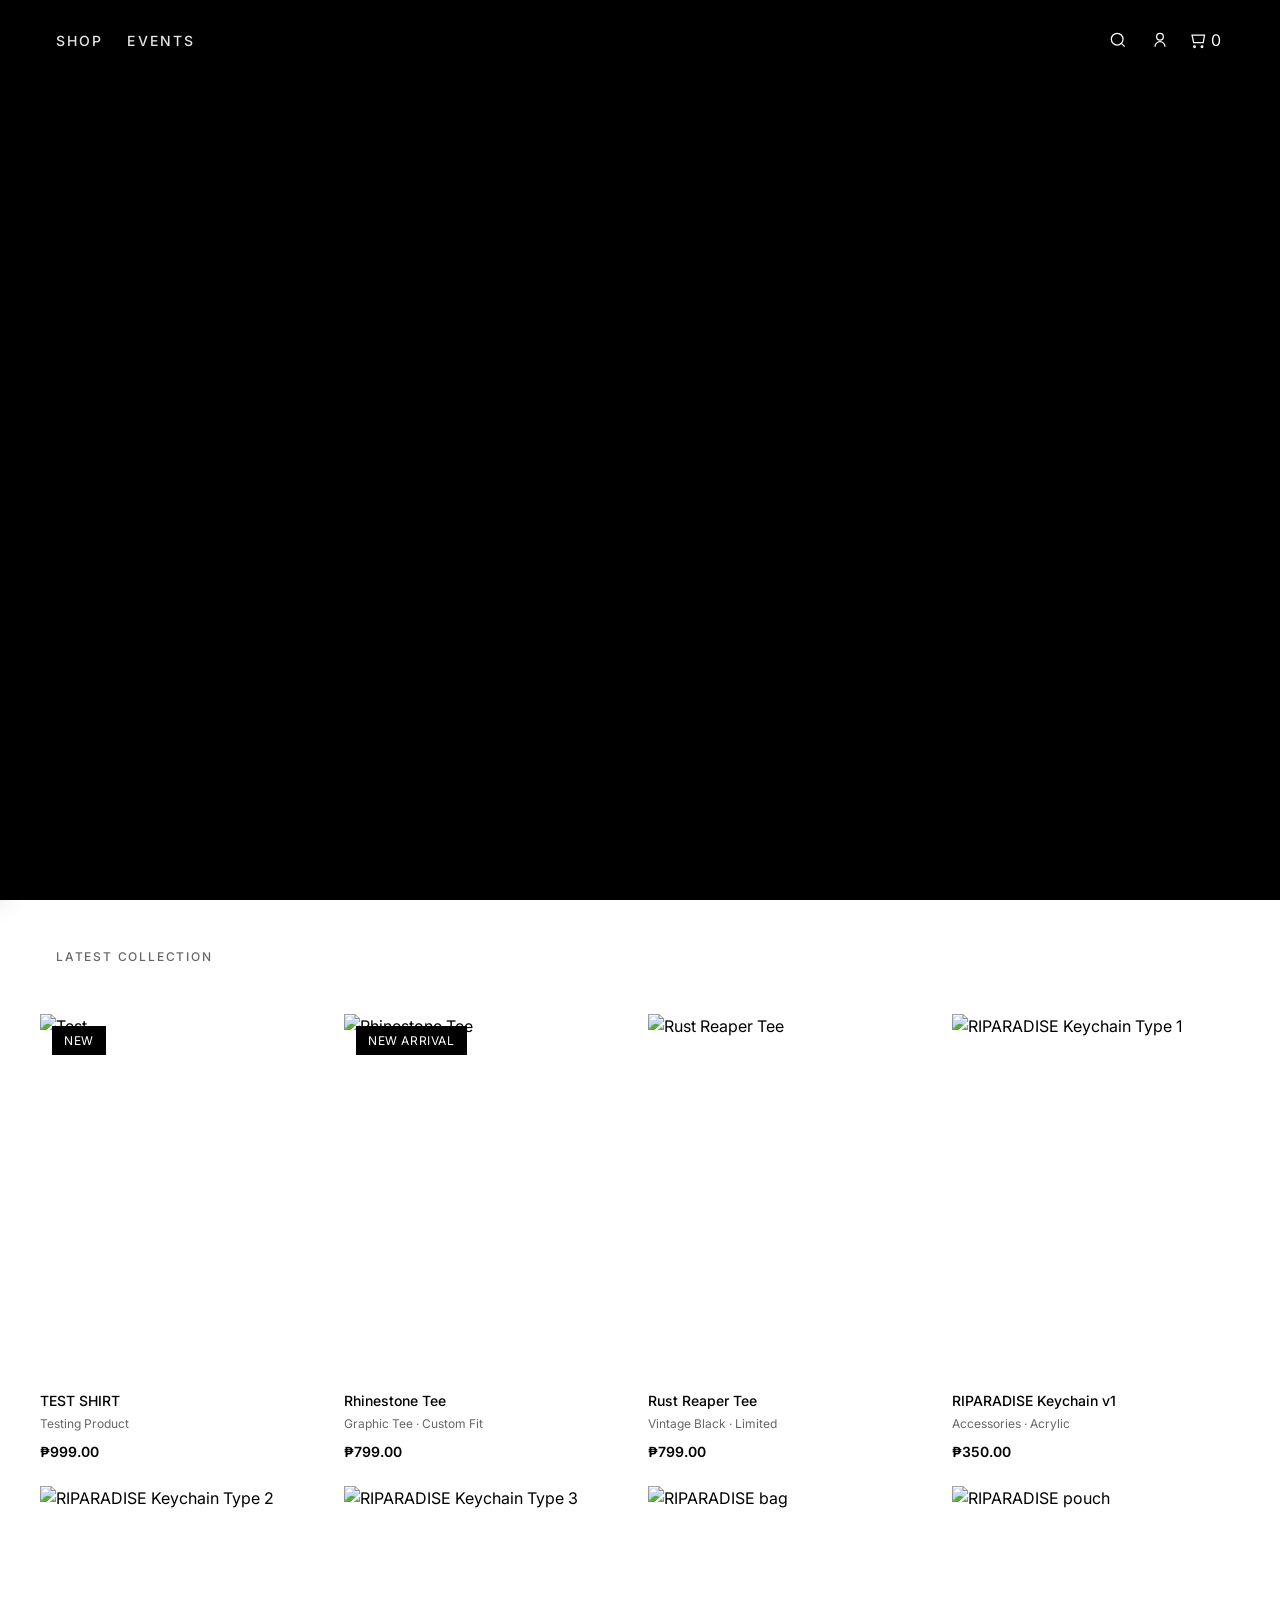
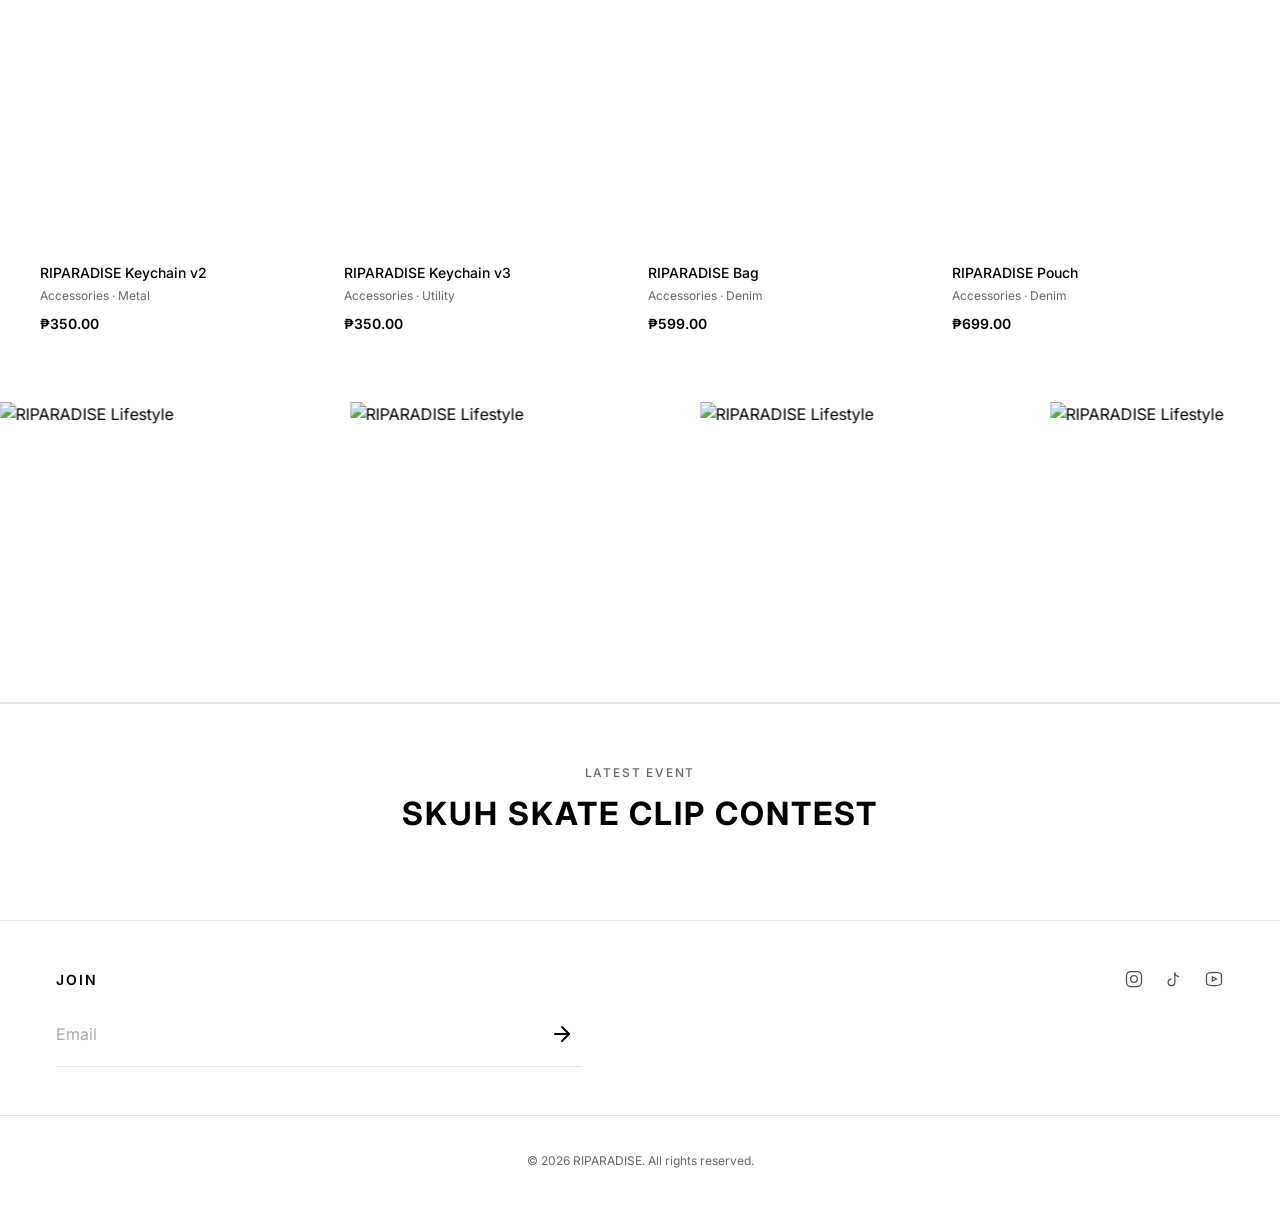
==== commit 6275eed4: "milestone: complete codebase cleanup and modular architecture" ====
--- a/index.html
+++ b/index.html
@@ -317,7 +317,7 @@
         </div>
       </div>
     </section>
-    <script async src="//www.instagram.com/embed.js"></script>
+    
   </main>
 
   <!-- ============================================================ -->
@@ -452,283 +452,21 @@
   </div>
 <!-- PAGE TRANSITION OVERLAY -->
 <div id="page-transition-overlay"></div>
-  <!-- ============================================================ -->
-  <!-- SCRIPTS -->
-  <!-- ============================================================ -->
-  <script>
-    // GLOBAL VARIABLES
-    let riparadiseCart = JSON.parse(localStorage.getItem('rip_cart')) || [];
-    let isModalOpen = false;
-
-    
-    function executeProductSearch(query) {
-      const cleanQuery = query.toLowerCase().trim();
-      const productItems = document.querySelectorAll('.product-grid__item');
-      let hasResults = false;
-      productItems.forEach(item => {
-        const titleEl = item.querySelector('.product-card__title');
-        const metaEl = item.querySelector('.product-card__meta');
-        const titleText = titleEl ? titleEl.innerText.toLowerCase() : '';
-        const metaText = metaEl ? metaEl.innerText.toLowerCase() : '';
-        const isMatch = cleanQuery === '' || titleText.includes(cleanQuery) || metaText.includes(cleanQuery);
-        item.style.display = isMatch ? '' : 'none';
-        if (isMatch) { item.classList.add('is-visible'); hasResults = true; }
-      });
-      const noResultsMsg = document.getElementById('searchNoResults');
-      if (noResultsMsg) noResultsMsg.style.display = (cleanQuery === '' || hasResults) ? 'none' : 'block';
-    }
-
-
-    // ==========================================
-    // DOM CONTENT LOADED
-    // ==========================================
-    document.addEventListener('DOMContentLoaded', () => {
-      // Initialize
-      updateAccountMenu();
-      updateCartBadgeUI();
-      generateProductGrid();
-// RIPPLE EFFECT SA ACCOUNT DROPDOWN ITEMS
-document.querySelectorAll('.dropdown-item').forEach(item => {
-  item.addEventListener('click', function(e) {
-    // Ripple effect
-    const ripple = document.createElement('span');
-    ripple.classList.add('rip-ripple');
-    const rect = item.getBoundingClientRect();
-    const size = Math.max(rect.width, rect.height);
-    ripple.style.cssText = `
-      width: ${size}px; height: ${size}px;
-      left: ${e.clientX - rect.left - size/2}px;
-      top:  ${e.clientY - rect.top  - size/2}px;
-    `;
-    item.appendChild(ripple);
-    setTimeout(() => ripple.remove(), 600);
-
-    // White fade transition para sa mga links na may href na pupunta sa ibang page
-    const href = item.getAttribute('href');
-    const isExternalLink = href && href !== '#' && !href.startsWith('javascript');
-    if (isExternalLink) {
-  e.preventDefault();
-  const overlay = document.getElementById('page-transition-overlay');
-  if (overlay) {
-    overlay.style.transition = 'opacity 0.4s ease';
-    overlay.style.opacity = '1';
-    overlay.style.pointerEvents = 'all';
-    setTimeout(() => {
-      window.location.href = href;
-    }, 420);
-  } else {
-    window.location.href = href;
-  }
-}
-  });
-});
-      // Mobile Nav Toggle
-      const navToggle = document.getElementById('nav-toggle');
-      const mobileNav = document.querySelector('.mobile-nav');
-      if (navToggle && mobileNav) {
-        navToggle.addEventListener('change', function () {
-          if (this.checked) {
-            mobileNav.style.transform = 'translateX(0)';
-            mobileNav.setAttribute('aria-hidden', 'false');
-            document.body.style.overflow = 'hidden';
-          } else {
-            mobileNav.style.transform = 'translateX(-100%)';
-            mobileNav.setAttribute('aria-hidden', 'true');
-            document.body.style.overflow = '';
-          }
-        });
-        mobileNav.querySelectorAll('.mobile-nav__link').forEach(link => {
-          link.addEventListener('click', () => {
-            navToggle.checked = false;
-            mobileNav.style.transform = 'translateX(-100%)';
-            mobileNav.setAttribute('aria-hidden', 'true');
-            document.body.style.overflow = '';
-          });
-        });
-      }
-
-      // Search
-      const searchInput = document.getElementById('ripSearchInput');
-      if (searchInput) {
-        searchInput.addEventListener('input', (e) => executeProductSearch(e.target.value));
-        searchInput.addEventListener('keydown', (e) => {
-          if (e.key === 'Enter') {
-            e.preventDefault();
-            const shopSection = document.getElementById('shop');
-            if (shopSection && searchInput.value.trim() !== '') shopSection.scrollIntoView({ behavior: 'smooth', block: 'start' });
-          }
-        });
-      }
-
-      // Login Form
-      const loginForm = document.getElementById('loginForm');
-      if (loginForm) {
-        loginForm.addEventListener('submit', (e) => {
-          e.preventDefault();
-          const email = document.getElementById('loginEmail').value.trim();
-          const password = document.getElementById('loginPassword').value;
-          const users = JSON.parse(localStorage.getItem('rip_users')) || [];
-          const user = users.find(u => u.email === email && u.password === password);
-          if (user) {
-            localStorage.setItem('rip_user', JSON.stringify(user));
-            closeLoginModal();
-            updateAccountMenu();
-            showNotification('Welcome back to RIPARADISE', 'success');
-            loginForm.reset();
-          } else {
-            showNotification('Invalid email or password', 'error');
-          }
-        });
-      }
-
-      // Register Form
-      const registerForm = document.getElementById('registerForm');
-      if (registerForm) {
-        registerForm.addEventListener('submit', (e) => {
-          e.preventDefault();
-          const name = document.getElementById('registerName').value.trim();
-          const email = document.getElementById('registerEmail').value.trim();
-          const password = document.getElementById('registerPassword').value;
-          const users = JSON.parse(localStorage.getItem('rip_users')) || [];
-          if (users.find(u => u.email === email)) {
-            showNotification('Email already registered', 'error');
-            return;
-          }
-          const newUser = { name, email, password, createdAt: new Date().toISOString() };
-          users.push(newUser);
-          localStorage.setItem('rip_users', JSON.stringify(users));
-          localStorage.setItem('rip_user', JSON.stringify(newUser));
-          closeRegisterModal();
-          updateAccountMenu();
-          showNotification('Account created! Welcome to RIPARADISE', 'success');
-          registerForm.reset();
-        });
-      }
-
-// Close dropdowns on outside click
-document.addEventListener('click', (e) => {
-
-// X button ng cart header — isara
-if (e.target.closest('.cart-dropdown-close')) {
-  closeAllDropdownsExcept('none');
-  return;
-}
-
-// Kung nag-click sa loob ng cart (kasama remove/qty buttons) — huwag isara
-if (e.target.closest('.rip-cart-dropdown')) {
-  return;
-}
-
-// Kung nag-click sa cart ICON — hayaan ang toggleCart()
-if (e.target.closest('.site-header__cart')) {
-  return;
-}
-
-// Kung nag-click sa account dropdown — hayaan ang toggleAccountMenu()
-if (e.target.closest('.account-dropdown')) {
-  return;
-}
-
-// Kung nag-click sa search — hayaan
-if (e.target.closest('.rip-search-container')) {
-  return;
-}
-
-// Lahat ng iba — outside click, isara lahat
-closeAllDropdownsExcept('none');
-});
-
-      // Escape Key
-      document.addEventListener('keydown', (e) => {
-        if (e.key === 'Escape') {
-          closeLoginModal();
-          closeRegisterModal();
-          closeAllDropdownsExcept('none');
-          const dropdown = document.getElementById('accountDropdown');
-          if (dropdown) dropdown.classList.remove('is-active');
-        }
-      });
-
-      // Product Observer
-      const productObserver = new IntersectionObserver((entries) => {
-        entries.forEach(entry => {
-          if (entry.isIntersecting) {
-            entry.target.classList.add('is-visible');
-            productObserver.unobserve(entry.target);
-          }
-        });
-      }, { root: null, threshold: 0.15 });
-      document.querySelectorAll('.product-grid__item').forEach(item => productObserver.observe(item));
-
-      // Newsletter
-      const newsletterForm = document.getElementById('newsletter-form');
-      if (newsletterForm) {
-        newsletterForm.addEventListener('submit', async function(e) {
-          e.preventDefault();
-          const formData = new FormData(newsletterForm);
-          try {
-            const response = await fetch(newsletterForm.action, { method: 'POST', body: formData, headers: { 'Accept': 'application/json' } });
-            if (response.ok) {
-              newsletterForm.reset();
-              const successMsg = document.getElementById('newsletter-success');
-              if (successMsg) {
-                successMsg.style.display = 'block';
-                setTimeout(() => successMsg.style.display = 'none', 4000);
-              }
-            }
-          } catch (error) { console.error('Newsletter error:', error); }
-        });
-      }
-
-    // PALITAN ang scroll listener
-let lastScrollY = window.scrollY;
-window.addEventListener('scroll', () => {
-  const currentScrollY = window.scrollY;
-  // Isara lang ang dropdowns kapag nag-scroll ng 5px pababa/pataas
-  if (Math.abs(currentScrollY - lastScrollY) > 5) {
-    closeAllDropdownsExcept('none');
-  }
-  lastScrollY = currentScrollY;
-
-  const header = document.querySelector('.site-header') || document.querySelector('header');
-  if (!header) return;
-  const videoSectionHeight = window.innerHeight;
-  if (window.scrollY > videoSectionHeight) {
-    header.classList.add('site-header--hidden');
-    header.classList.add('site-header--scrolled');
-  } else {
-    header.classList.remove('site-header--hidden');
-    header.classList.remove('site-header--scrolled');
-  }
-});
-    });
-    // FADE IN ON LOAD (Page Enter Animation)
-window.addEventListener('DOMContentLoaded', () => {
-  const overlay = document.getElementById('page-transition-overlay');
-  if (overlay) {
-    // Siguraduhing visible muna bago i-fade out
-    overlay.style.transition = 'none';
-    overlay.style.opacity = '1';
-    overlay.style.pointerEvents = 'none';
-
-    // Small delay para ma-render ng browser ang initial state
-    requestAnimationFrame(() => {
-      requestAnimationFrame(() => {
-        overlay.style.transition = 'opacity 0.5s ease-out';
-        overlay.style.opacity = '0';
-      });
-    });
-    // Hindi na natin siya ire-remove — kailangan pa siya para sa exit transition
-  }
-});
+     
 
 </script>
+<script async src="//www.instagram.com/embed.js"></script>
 <script src="config.js"></script>
 <script src="app.js"></script>
 <script src="products.js"></script>
+<script src="observer.js"></script>
+<script src="animation.js"></script>
 <script src="cart.js"></script>
 <script src="modal.js"></script>
 <script src="auth.js"></script>
 <script src="navigation.js"></script>
+<script src="search.js"></script>
+<script src="mobile-nav.js"></script>
+<script src="newsletter.js"></script>
 </body>
-</html>+</html>
--- a/assets/css/style.css
+++ b/assets/css/style.css
@@ -251,7 +251,7 @@
      ============================================================ */
   /* Kakagat 'to kapag nag-scroll down pagkatapos ng video (itataas ang header para magtago) */
   .site-header--hidden {
-    transform: translateY(-100%);
+    transform: translateY(-120%);
   }
   
   /* Kakagat 'to kapag nag-scroll up: Magiging White Background bar na may Black Links/Icons */
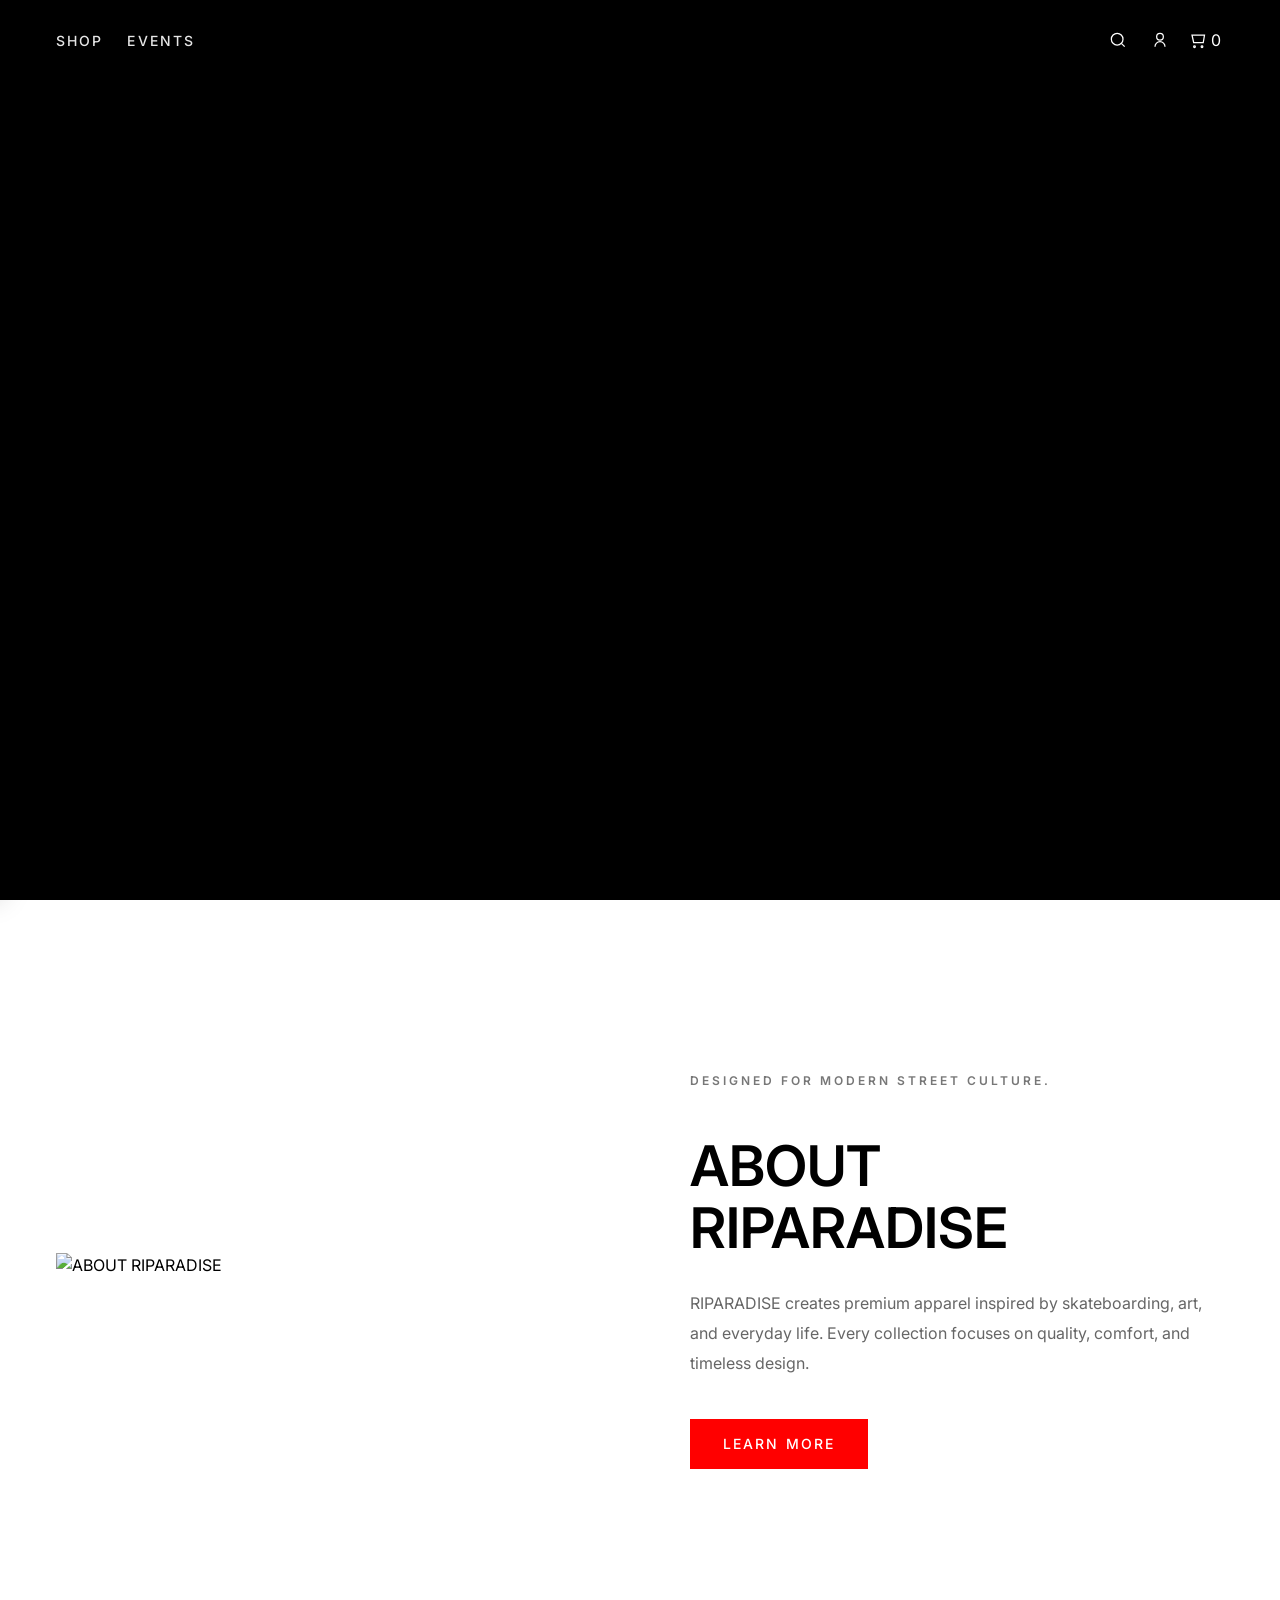
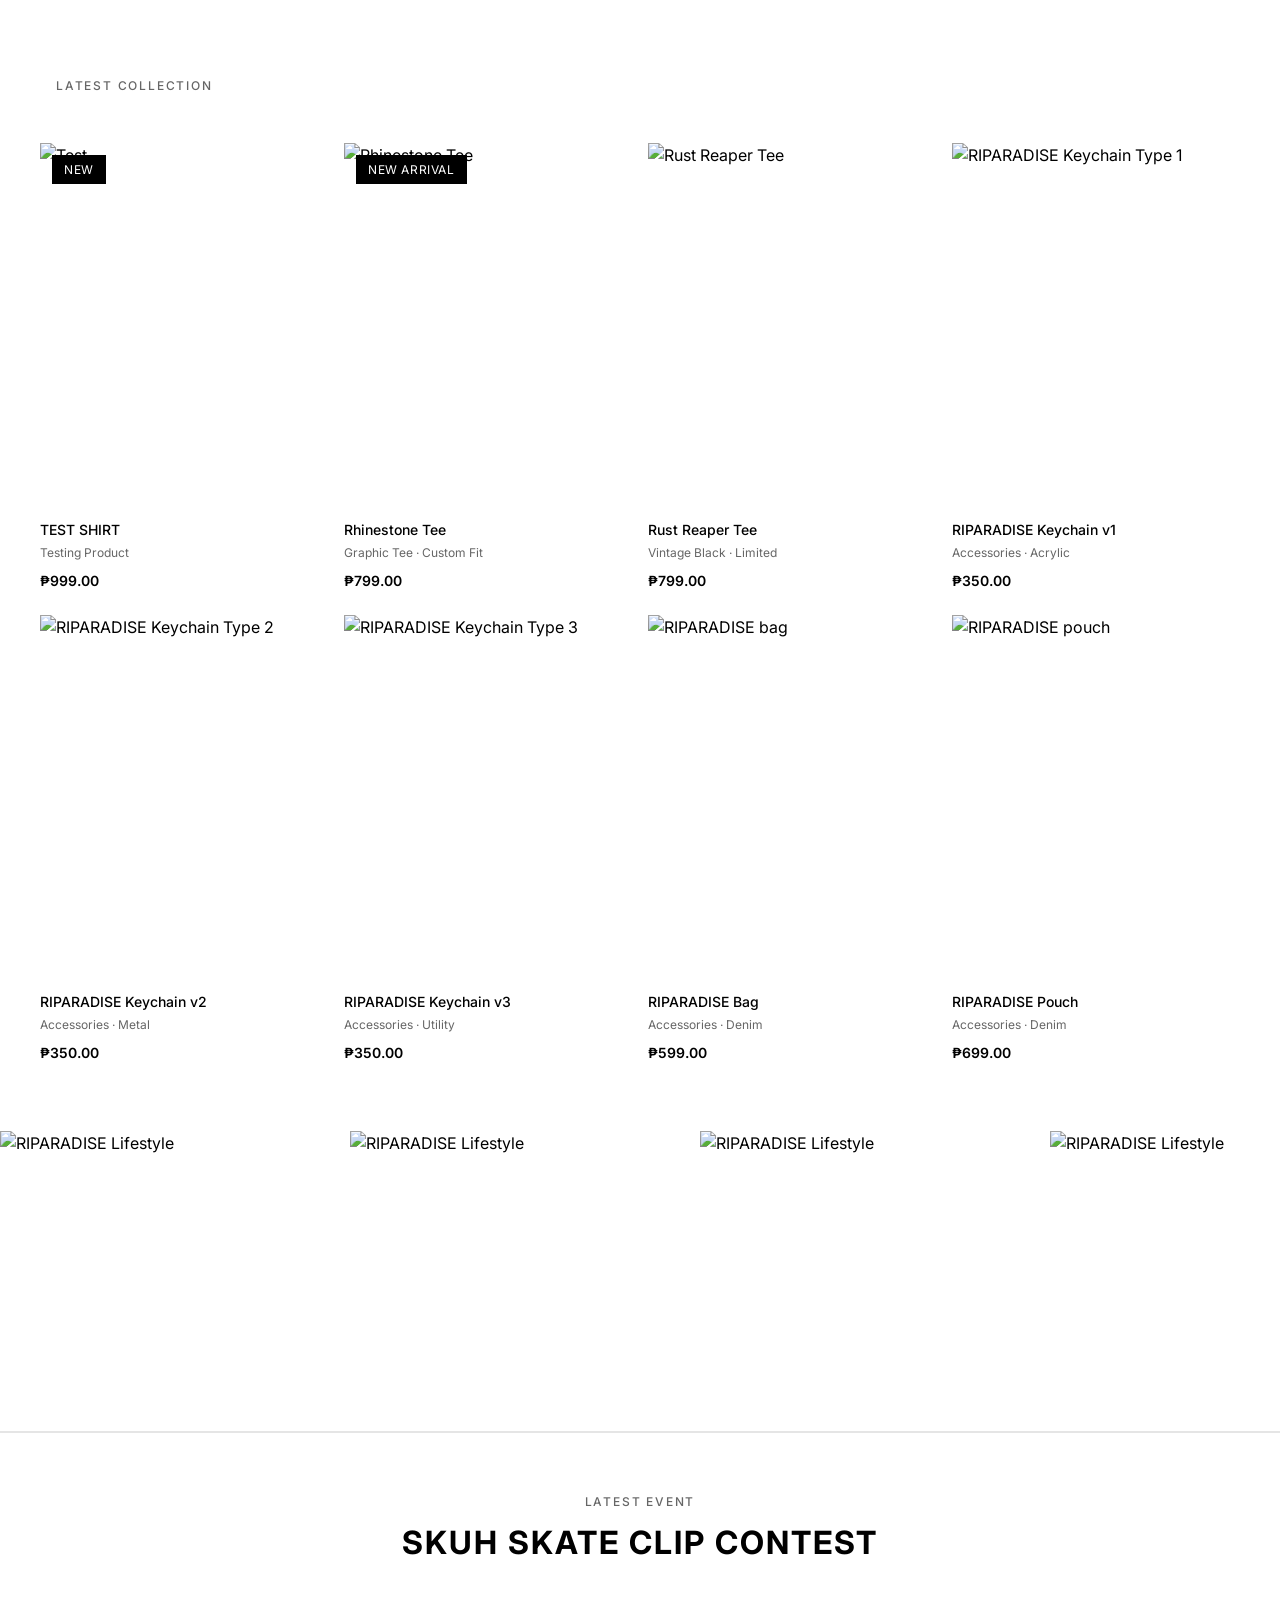
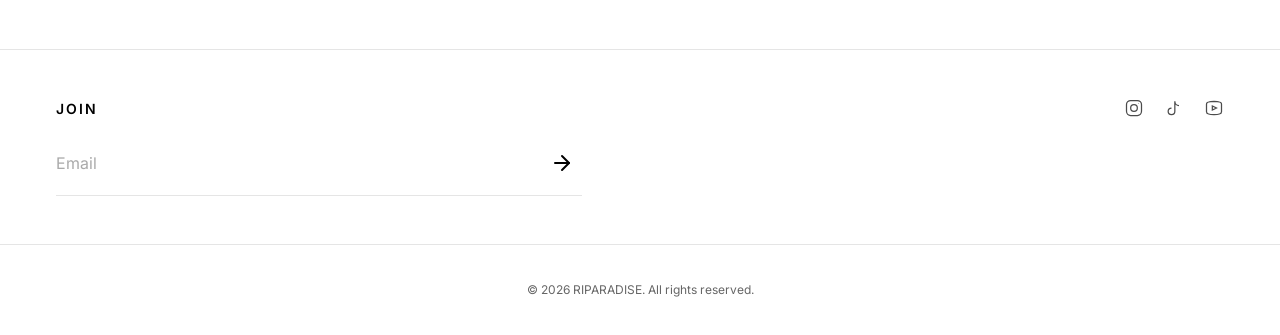
==== commit a8cc3a47: "milestone: homepage fully config-driven" ====
--- a/index.html
+++ b/index.html
@@ -144,9 +144,38 @@
       </div>
       <nav class="mobile-nav__inner" aria-label="Mobile">
         <ul class="mobile-nav__list">
-          <li><a href="#shop" class="mobile-nav__link"><span>Shop</span><span class="mobile-nav__arrow">&rarr;</span></a></li>
-          <li><a href="#Event" class="mobile-nav__link"><span>Event</span><span class="mobile-nav__arrow">&rarr;</span></a></li>
-          
+          <li>
+
+            <a
+                id="mobile-nav-shop"
+                href="#"
+                class="mobile-nav__link">
+    
+                <span id="mobile-nav-shop-text"></span>
+    
+                <span class="mobile-nav__arrow">
+                    &rarr;
+                </span>
+    
+            </a>
+    
+        </li>
+        <li>
+
+          <a
+              id="mobile-nav-event"
+              href="#"
+              class="mobile-nav__link">
+  
+              <span id="mobile-nav-event-text"></span>
+  
+              <span class="mobile-nav__arrow">
+                  &rarr;
+              </span>
+  
+          </a>
+  
+      </li>
           <li id="mobileAccountGuest" class="mobile-nav__divider">
             <a href="#" class="mobile-nav__link" onclick="openLoginModal(); document.getElementById('nav-toggle').checked = false; return false;">
               <span>Log In</span><span class="mobile-nav__arrow">&rarr;</span>
@@ -167,19 +196,30 @@
       </nav>
       <div class="mobile-nav__bottom">
         <div class="mobile-nav__socials">
-          <a href="https://www.instagram.com/ri.paradise/" target="_blank" rel="noopener" aria-label="Instagram">
+          <a
+    id="mobile-social-instagram"
+    href=""
+    target="_blank"
+    rel="noopener"
+    aria-label="Instagram">
             <svg class="icon" width="22" height="22" viewBox="0 0 24 24" fill="none" stroke="currentColor" stroke-width="2" stroke-linecap="round" stroke-linejoin="round">
               <rect x="2" y="2" width="20" height="20" rx="5" ry="5"></rect>
               <path d="M16 11.37A4 4 0 1 1 12.63 8 4 4 0 0 1 16 11.37z"></path>
               <line x1="17.5" y1="6.5" x2="17.51" y2="6.5"></line>
             </svg>
           </a>
-          <a href="https://www.tiktok.com/@r.i.paradise" aria-label="TikTok">
+          <a
+    id="mobile-social-tiktok"
+    href=""
+    aria-label="TikTok">
             <svg class="icon" width="22" height="22" viewBox="0 0 24 24" fill="none" stroke="currentColor" stroke-width="2" stroke-linecap="round" stroke-linejoin="round">
               <path d="M9 12a4 4 0 1 0 4 4V4a5 5 0 0 0 5 5"></path>
             </svg>
           </a>
-          <a href="https://www.youtube.com/@dial.seven7" aria-label="YouTube">
+          <a
+    id="mobile-social-youtube"
+    href=""
+    aria-label="YouTube">
             <svg class="icon" width="22" height="22" viewBox="0 0 24 24" fill="none" stroke="currentColor" stroke-width="2" stroke-linecap="round" stroke-linejoin="round">
               <path d="M22.54 6.42a2.78 2.78 0 0 0-1.94-2C18.88 4 12 4 12 4s-6.88 0-8.6.46a2.78 2.78 0 0 0-1.94 2A29 29 0 0 0 1 11.75a29 29 0 0 0 .46 5.33A2.78 2.78 0 0 0 3.4 19c1.72.46 8.6.46 8.6.46s6.88 0 8.6-.46a2.78 2.78 0 0 0 1.94-2 29 29 0 0 0 .46-5.25 29 29 0 0 0-.46-5.33z"></path>
               <polygon points="9.75 15.02 15.5 11.75 9.75 8.48 9.75 15.02"></polygon>
@@ -281,13 +321,62 @@
       </div>
     
     </section>
-    
+
+    
+    <!-- ============================================================
+     ABOUT SECTION
+============================================================ -->
+<section class="about-section" id="about">
+
+  <div class="about-section__inner container">
+
+    <!-- About Image -->
+    <div class="about-section__media">
+      <img
+        id="about-image"
+        src=""
+        alt=""
+        class="about-section__image">
+    </div>
+
+    <!-- About Content -->
+    <div class="about-section__content">
+
+      <p
+        id="about-subtitle"
+        class="about-section__subtitle">
+      </p>
+
+      <h2
+        id="about-title"
+        class="about-section__title">
+      </h2>
+
+      <p
+        id="about-description"
+        class="about-section__description">
+      </p>
+
+      <a
+        id="about-button"
+        href="#shop"
+        class="btn btn--primary">
+      </a>
+
+    </div>
+
+  </div>
+
+</section>
 
     <!-- SHOP SECTION -->
     <section class="shop-section" id="shop" aria-labelledby="featured-collection-title">
       <article class="featured-collection">
         <header class="section-header container">
-          <p class="section-header__eyebrow">Latest Collection</p>
+          <p
+    id="shop-eyebrow"
+    class="section-header__eyebrow">
+</p>
         </header>
         <ul class="product-grid" id="productGrid"></ul>
       </article>
@@ -310,8 +399,15 @@
     <!-- EVENT SECTION -->
     <section class="event-section" id="Event">
       <div class="event-section__inner container">
-        <p class="section-header__eyebrow">Latest Event</p>
-        <h2 class="event-section__title">SKUH SKATE CLIP CONTEST</h2>
+        <p
+    id="event-eyebrow"
+    class="section-header__eyebrow">
+</p>
+
+<h2
+    id="event-title"
+    class="event-section__title">
+</h2>
         <div class="event-section__embed">
           <blockquote class="instagram-media" data-instgrm-permalink="https://www.instagram.com/p/DZRii9fzN7R/" data-instgrm-version="14" style="background:#FFF; border:0; border-radius:3px; box-shadow:0 0 1px 0 rgba(0,0,0,0.5),0 1px 10px 0 rgba(0,0,0,0.15); margin: 1px; max-width:540px; min-width:326px; padding:0; width:99.375%;"></blockquote>
         </div>
--- a/assets/css/style.css
+++ b/assets/css/style.css
@@ -408,7 +408,75 @@
     margin: 0 0 var(--space-md) 0;
     color: #ffffff;
   }
-  
+  /* ==========================================================
+   ABOUT SECTION
+========================================================== */
+
+.about-section {
+  padding: 160px 0;
+  background: #ffffff;
+}
+
+.about-section__inner {
+  display: grid;
+  grid-template-columns: 1fr 1fr;
+  gap: 100px;
+  align-items: center;
+}
+
+.about-section__image{
+
+  width:100%;
+
+  display:block;
+
+  object-fit:cover;
+
+}
+
+.about-section__subtitle{
+
+  font-size:12px;
+
+  font-weight:600;
+
+  letter-spacing:.25em;
+
+  text-transform:uppercase;
+
+  color:#777;
+
+  margin-bottom:20px;
+
+}
+
+.about-section__title{
+
+  font-size:56px;
+
+  font-weight:600;
+
+  line-height:1.1;
+
+  margin-bottom:28px;
+
+  max-width:500px;
+
+}
+
+.about-section__description{
+
+  max-width:520px;
+
+  line-height:1.9;
+
+  color:#666;
+
+  font-size:16px;
+
+  margin-bottom:40px;
+
+}
   /* --------------------------------------------------------------------------
      5. FEATURED PRODUCTS & GRID SYSTEM (CLEAN BLACK ON WHITE)
      -------------------------------------------------------------------------- */
@@ -458,7 +526,7 @@
     color: #000000 !important;
   }
   /* ==========================================================================
-   PRODUCT GRID: BASE STYLES (Eto ang default para sa Mobile)
+   6. PRODUCT GRID: BASE STYLES (Eto ang default para sa Mobile)
    ========================================================================== */
 .product-grid {
   display: grid;
@@ -601,7 +669,7 @@
   }
   
   /* --------------------------------------------------------------------------
-     6. SITE FOOTER SECTION (MINIMALIST / REFERENCE STYLE)
+     8. SITE FOOTER SECTION (MINIMALIST / REFERENCE STYLE)
      -------------------------------------------------------------------------- */
   .site-footer {
     background-color: #ffffff !important;
@@ -744,7 +812,7 @@
   }
   
   /* --------------------------------------------------------------------------
-     8. MOBILE DRAWER & SAFEGUARDS SYSTEM (UNDER 768PX)
+     9. MOBILE DRAWER & SAFEGUARDS SYSTEM (UNDER 768PX)
      -------------------------------------------------------------------------- */
   @media (max-width: 768px) {
     .site-nav {
@@ -915,7 +983,7 @@
     opacity: 0.5;
   }
   /* ============================================================
-   RIPARADISE MODAL QUICK VIEW & SIZE CHART SYSTEM
+   10. RIPARADISE MODAL QUICK VIEW & SIZE CHART SYSTEM
    ============================================================ */
 
 /* Overlay Background covering full screen */
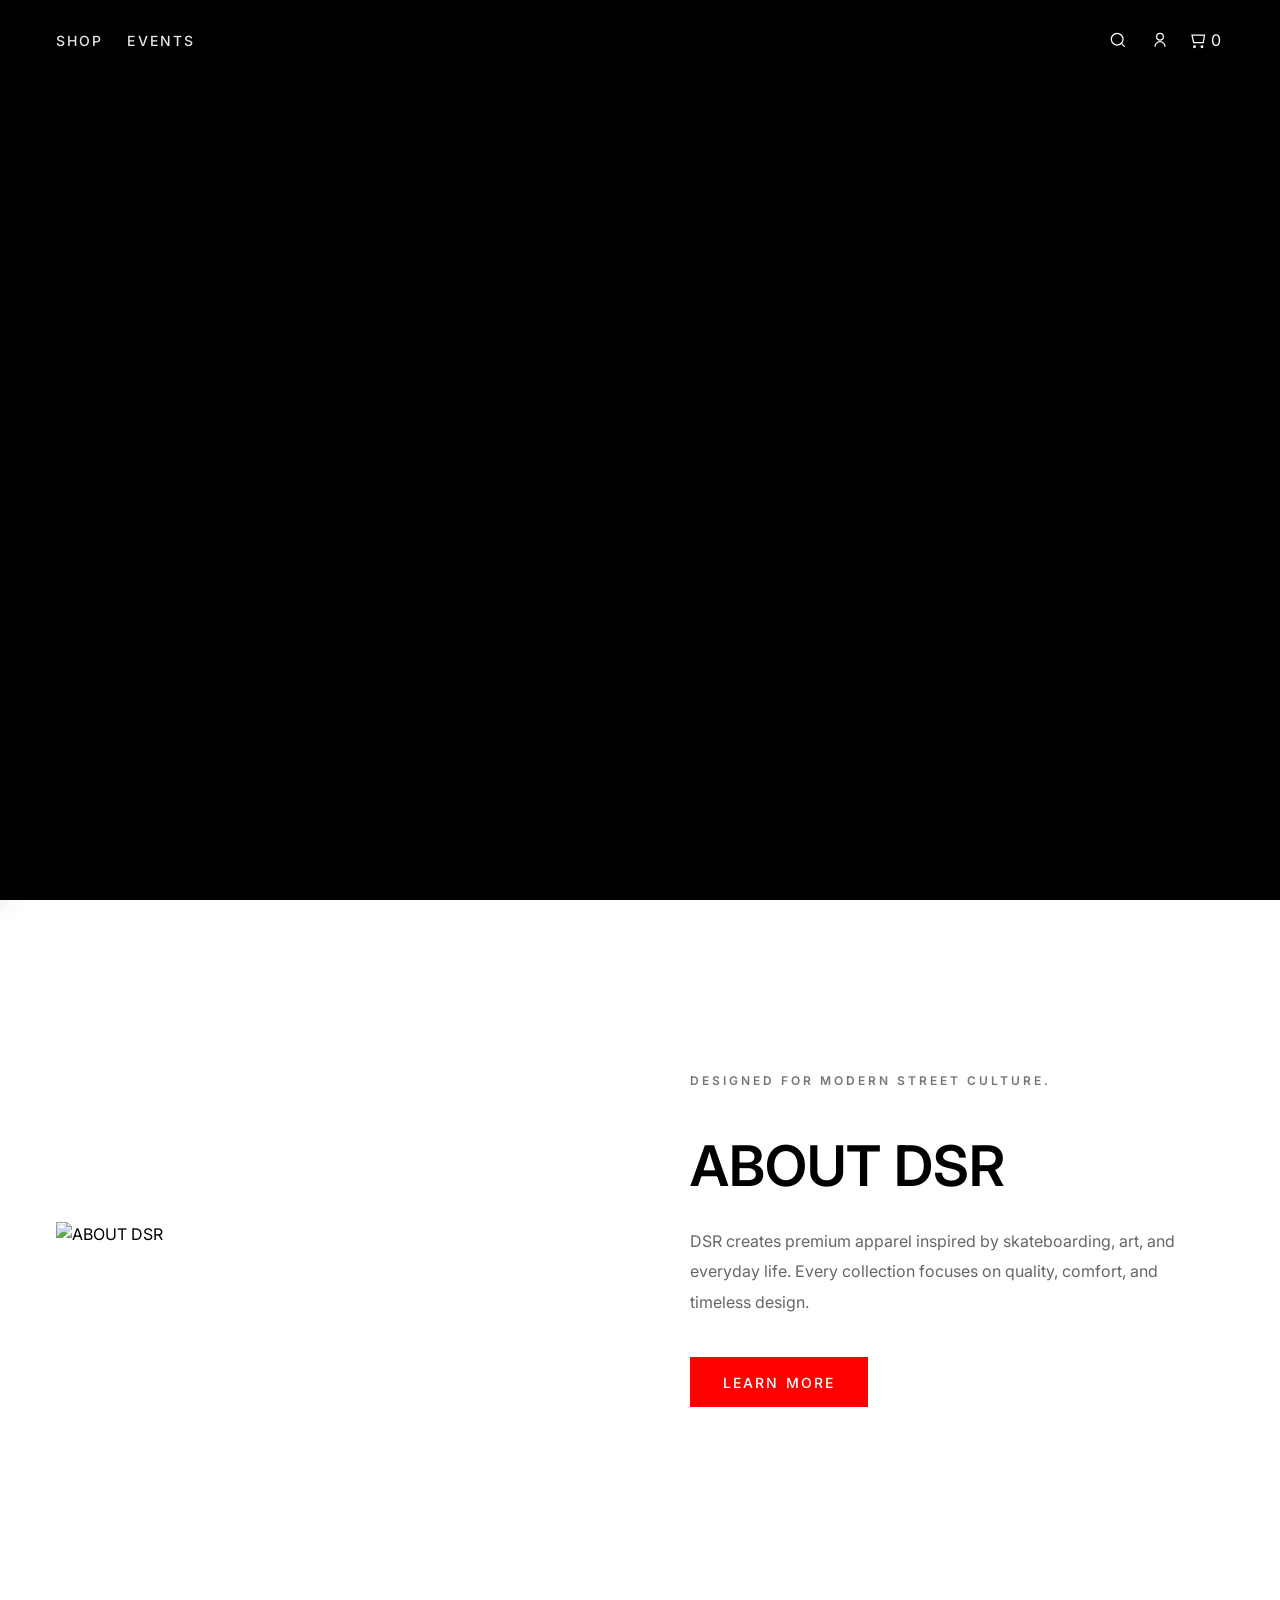
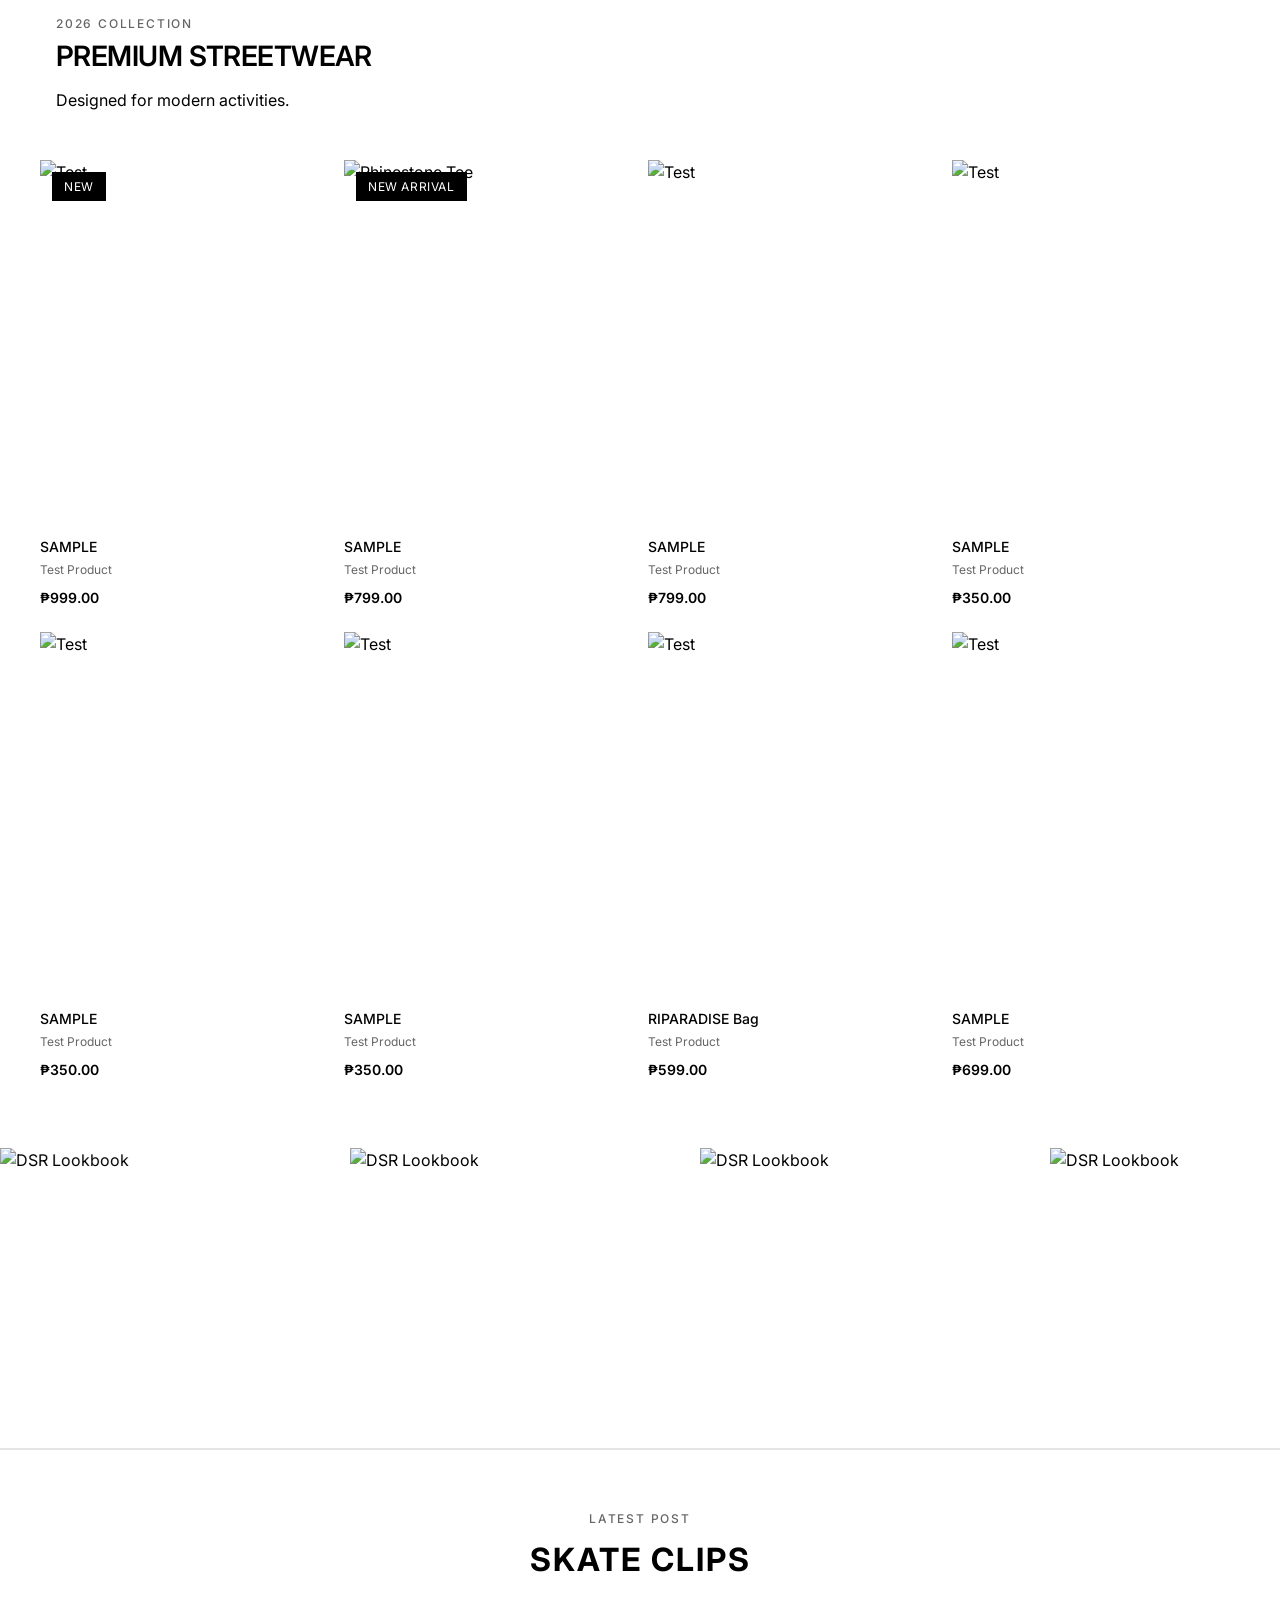
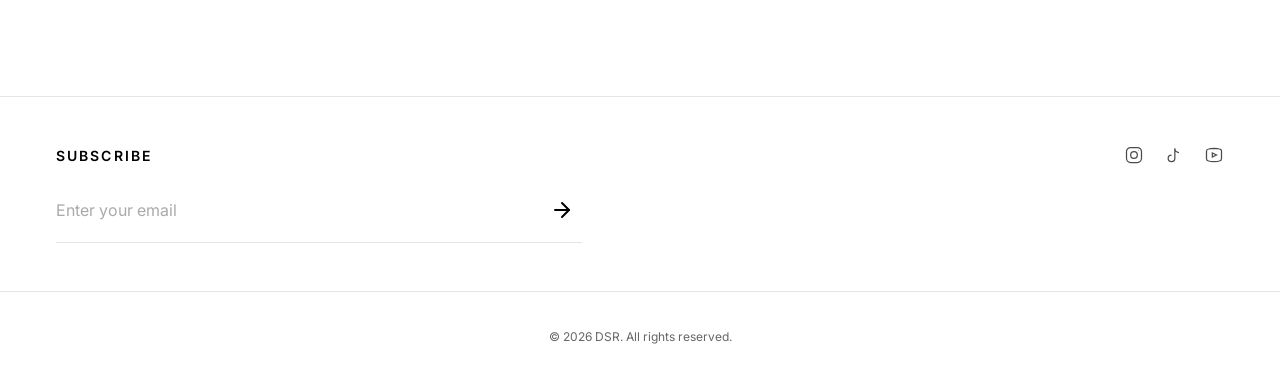
==== commit dd06de42: "Sprint 02 - Config-driven Header, Cart, Auth and UI Texts" ====
--- a/index.html
+++ b/index.html
@@ -73,10 +73,17 @@
           </button>
           <div id="searchDropdown" class="rip-search-wrapper">
             <div class="rip-search-box">
-              <input type="text" id="ripSearchInput" placeholder="SEARCH PRODUCTS..." autocomplete="off">
+              <input
+    id="search-input"
+    placeholder=""
+>
               <button type="button" class="rip-search-close-btn" onclick="closeSearch()" aria-label="Close search">&times;</button>
             </div>
-            <div id="searchNoResults" class="rip-search-no-results" style="display: none;">NO PRODUCTS MATCH.</div>
+            <div
+    id="searchNoResults"
+    class="rip-search-no-results"
+    style="display:none;">
+</div>
           </div>
         </div>
       
@@ -100,14 +107,37 @@
   &times;
 </button>
             <div id="accountLoggedOut">
-              <a href="#" class="dropdown-item" onclick="openLoginModal(); return false;">Log In</a>
-              <a href="#" class="dropdown-item" onclick="openRegisterModal(); return false;">Create Account</a>
+              <a
+    id="login-link"
+    href="#"
+    class="dropdown-item"
+    onclick="openLoginModal(); return false;">
+</a>
+<a
+id="register-link"
+href="#"
+class="dropdown-item"
+onclick="openRegisterModal(); return false;">
+</a>
             </div>
             <div id="accountLoggedIn" style="display: none;">
               <div class="dropdown-user"><span id="userEmailDisplay">user@email.com</span></div>
-              <a href="account.html" class="dropdown-item">My Account</a>
-              <a href="account.html#orders" class="dropdown-item">Order History</a>
-              <a href="#" class="dropdown-item" onclick="logout(); return false;">Log Out</a>
+              <a
+    id="my-account-link"
+    href="account.html"
+    class="dropdown-item">
+</a>
+<a
+id="order-history-link"
+href="account.html#orders"
+class="dropdown-item">
+</a>
+<a
+id="logout-link"
+href="#"
+class="dropdown-item"
+onclick="logout(); return false;">
+</a>
             </div>
           </div>
         </div>
@@ -125,14 +155,23 @@
         <div id="cartDropdown" class="rip-cart-dropdown">
           <!-- X BUTTON + TITLE -->
           <div class="rip-cart-dropdown__header">
-            <span class="rip-cart-dropdown__title">YOUR BAG</span>
+            <span
+    id="cart-title"
+    class="rip-cart-dropdown__title">
+</span>
             <button type="button" class="dropdown-close-x cart-dropdown-close" aria-label="Close cart">&times;</button>
           </div>
           <div class="rip-cart-dropdown__body" id="cartDropdownBody">
-            <div class="rip-cart-empty">YOUR BAG IS CURRENTLY EMPTY.</div>
+            <div
+    id="cart-empty-message"
+    class="rip-cart-empty">
+</div>
           </div>
           <div class="rip-cart-total" style="margin-top: 15px; padding: 15px 15px 20px; border-top: 1px solid #e5e5e5; text-align: right; font-size: 14px;">
-            <strong>Total: <span id="cartDropdownTotal" style="color: #000;">₱0.00</span></strong>
+            <strong>
+              <span id="cart-total-label"></span>
+              <span id="cartDropdownTotal" style="color: #000;">₱0.00</span>
+          </strong>
           </div>
         </div>
       </div>
@@ -236,29 +275,65 @@
     <div class="modal__content">
       <button class="modal__close" onclick="closeLoginModal()">&times;</button>
       <div class="modal__header">
-        <h2 class="modal__title">Welcome Back</h2>
-        <p class="modal__subtitle">Enter your credentials to access your account</p>
-      </div>
+
+        <h2
+            id="login-title"
+            class="modal__title">
+        </h2>
+    
+        <p
+            id="login-subtitle"
+            class="modal__subtitle">
+        </p>
+    
+    </div>
       <form id="loginForm" class="auth-form">
         <div class="form-group">
-          <label class="form-label">Email Address</label>
+          <label
+    id="login-email-label"
+    class="form-label">
+</label>
           <input type="email" class="form-input" id="loginEmail" required>
         </div>
         <div class="form-group">
-          <label class="form-label">Password</label>
+          <label
+    id="login-password-label"
+    class="form-label">
+</label>
           <input type="password" class="form-input" id="loginPassword" required>
         </div>
         <div class="form-options">
           <label class="checkbox-label">
             <input type="checkbox" id="rememberMe">
-            <span>Remember me</span>
-          </label>
-          <a href="#" class="form-link">Forgot password?</a>
-        </div>
-        <button type="submit" class="btn btn--black btn--full">Sign In</button>
+        
+            <span id="remember-me-text"></span>
+        
+        </label>
+        <a
+        id="forgot-password-text"
+        href="#"
+        class="form-link">
+    </a>
+        </div>
+        <button
+    id="login-button"
+    type="submit"
+    class="btn btn--black btn--full">
+</button>
       </form>
       <div class="modal__footer">
-        <p>Don't have an account? <a href="#" onclick="closeLoginModal(); openRegisterModal();" class="form-link">Create one</a></p>
+        <p>
+
+          <span id="no-account-text"></span>
+      
+          <a
+              id="create-account-link"
+              href="#"
+              onclick="closeLoginModal(); openRegisterModal();"
+              class="form-link">
+          </a>
+      
+      </p>
       </div>
     </div>
   </div>
@@ -269,27 +344,60 @@
     <div class="modal__content">
       <button class="modal__close" onclick="closeRegisterModal()">&times;</button>
       <div class="modal__header">
-        <h2 class="modal__title">Create Account</h2>
-        <p class="modal__subtitle">Join RIPARADISE for exclusive access</p>
+        <h2
+    id="register-title"
+    class="modal__title">
+</h2>
+<p
+id="register-subtitle"
+class="modal__subtitle">
+</p>
       </div>
       <form id="registerForm" class="auth-form">
         <div class="form-group">
-          <label class="form-label">Full Name</label>
+          <label
+    id="register-name-label"
+    class="form-label">
+</label>
           <input type="text" class="form-input" id="registerName" required>
         </div>
         <div class="form-group">
-          <label class="form-label">Email Address</label>
+          <label
+    id="register-email-label"
+    class="form-label">
+</label>
           <input type="email" class="form-input" id="registerEmail" required>
         </div>
         <div class="form-group">
-          <label class="form-label">Password</label>
+          <label
+    id="register-password-label"
+    class="form-label">
+</label>
           <input type="password" class="form-input" id="registerPassword" required minlength="6">
-          <span class="form-hint">Minimum 6 characters</span>
-        </div>
-        <button type="submit" class="btn btn--black btn--full">Create Account</button>
+          <span
+    id="register-password-hint"
+    class="form-hint">
+</span>
+        </div>
+        <button
+    id="register-button"
+    type="submit"
+    class="btn btn--black btn--full">
+</button>
       </form>
       <div class="modal__footer">
-        <p>Already have an account? <a href="#" onclick="closeRegisterModal(); openLoginModal();" class="form-link">Sign in</a></p>
+        <p>
+
+          <span id="already-have-text"></span>
+      
+          <a
+              id="sign-in-link"
+              href="#"
+              onclick="closeRegisterModal(); openLoginModal();"
+              class="form-link">
+          </a>
+      
+      </p>
       </div>
     </div>
   </div>
@@ -369,50 +477,66 @@
 
 </section>
 
-    <!-- SHOP SECTION -->
+  <!-- ============================================================ -->
+  <!-- SHOP SECTION -->
+  <!-- ============================================================ -->
+
     <section class="shop-section" id="shop" aria-labelledby="featured-collection-title">
       <article class="featured-collection">
         <header class="section-header container">
+
           <p
-    id="shop-eyebrow"
-    class="section-header__eyebrow">
-</p>
-        </header>
+              id="shop-eyebrow"
+              class="section-header__eyebrow">
+          </p>
+      
+          <h2
+              id="shop-title"
+              class="section-header__title">
+          </h2>
+      
+          <p
+              id="shop-description"
+              class="section-header__description">
+          </p>
+      
+      </header>
         <ul class="product-grid" id="productGrid"></ul>
       </article>
     </section>
     
     <div class="lookbook-marquee">
-      <div class="marquee-track">
-        <img src="assets/wallpaper/slidingpic1.png" alt="RIPARADISE Lifestyle">
-        <img src="assets/wallpaper/slidingpic2.png" alt="RIPARADISE Lifestyle">
-        <img src="assets/wallpaper/slidingpic3.png" alt="RIPARADISE Lifestyle">
-        <img src="assets/wallpaper/slidingpic4.png" alt="RIPARADISE Lifestyle">
-        <img src="assets/wallpaper/slidingpic1.png" alt="RIPARADISE Lifestyle">
-        <img src="assets/wallpaper/slidingpic2.png" alt="RIPARADISE Lifestyle">
-        <img src="assets/wallpaper/slidingpic3.png" alt="RIPARADISE Lifestyle">
-        <img src="assets/wallpaper/slidingpic4.png" alt="RIPARADISE Lifestyle">
-      </div>
+      <div
+    id="lookbook-track"
+    class="marquee-track">
+</div>
     </div>
     <hr class="marquee-bottom-divider">
 
-    <!-- EVENT SECTION -->
-    <section class="event-section" id="Event">
-      <div class="event-section__inner container">
-        <p
-    id="event-eyebrow"
-    class="section-header__eyebrow">
-</p>
-
-<h2
-    id="event-title"
-    class="event-section__title">
-</h2>
-        <div class="event-section__embed">
-          <blockquote class="instagram-media" data-instgrm-permalink="https://www.instagram.com/p/DZRii9fzN7R/" data-instgrm-version="14" style="background:#FFF; border:0; border-radius:3px; box-shadow:0 0 1px 0 rgba(0,0,0,0.5),0 1px 10px 0 rgba(0,0,0,0.15); margin: 1px; max-width:540px; min-width:326px; padding:0; width:99.375%;"></blockquote>
-        </div>
-      </div>
-    </section>
+  <!-- ============================================================
+     EVENT SECTION
+============================================================ -->
+<section class="event-section" id="event">
+  <div class="event-section__inner container">
+
+    <p id="event-eyebrow" class="section-header__eyebrow"></p>
+
+    <h2 id="event-title" class="event-section__title"></h2>
+
+    <!-- Wrapper para sa Instagram embed -->
+    <div class="event-section__embed">
+      <blockquote
+        id="instagram-embed"
+        class="instagram-media"
+        data-instgrm-permalink=""
+        data-instgrm-version="14">
+      </blockquote>
+    </div>
+
+  </div>
+</section>
+
+
     
   </main>
 
@@ -432,8 +556,19 @@
 action="#"
 method="POST">
           <div class="modern-newsletter-form__fields">
-            <input class="modern-newsletter-form__input" type="email" id="newsletter-email" name="email" placeholder="Email" autocomplete="email" required>
-            <button class="modern-newsletter-form__submit" type="submit" aria-label="Email">
+            <input
+    class="modern-newsletter-form__input"
+    type="email"
+    id="newsletter-email"
+    name="email"
+    placeholder=""
+    autocomplete="email"
+    required>
+    <button
+    id="newsletter-button"
+    class="modern-newsletter-form__submit"
+    type="submit"
+    aria-label="Newsletter Submit">
               <svg width="24" height="24" viewBox="0 0 24 24" fill="none" stroke="currentColor" stroke-width="2" stroke-linecap="round" stroke-linejoin="round">
                 <line x1="5" y1="12" x2="19" y2="12"></line>
                 <polyline points="12 5 19 12 12 19"></polyline>
@@ -441,7 +576,13 @@
             </button>
           </div>
         </form>
-        <p id="newsletter-success" style="display:none; color: #27ae60; font-size: 13px; margin-top: 12px; letter-spacing: 1px;">✓ SUBSCRIBED!</p>
+        <p
+    id="newsletter-success"
+    style="display:none; color: #27ae60; font-size: 13px; margin-top: 12px; letter-spacing: 1px;">
+
+    <span id="newsletter-success-text"></span>
+
+</p>
       </div>
       <div class="site-footer__social">
         <ul class="social-links" role="list">
@@ -484,7 +625,7 @@
           &copy;
           <span id="footer-year"></span>
           <span id="footer-shop-name"></span>.
-          All rights reserved.
+          <span id="footer-copyright"></span>
       </p>
   </footer> 
 
@@ -493,7 +634,7 @@
     <div class="rip-toast-content">
       <div class="rip-toast-checkmark">✓</div>
       <div class="rip-toast-text">
-        <span class="rip-toast-msg">ADDED TO BAG</span>
+        <span id="toast-message" class="rip-toast-msg"></span>
         <span id="toastItemDetails" class="rip-toast-sub">Funeral Tee (Size S)</span>
       </div>
     </div>
@@ -508,12 +649,24 @@
           <img id="modalProductImg" src="assets/images/funeral-tee.png" alt="Product Image" class="p-modal-img">
         </div>
         <div class="p-modal-details" id="modalDetailsContainer">
-          <h2 id="modalProductTitle" class="p-modal-title">RIPARADISE Funeral Black Tee</h2>
-          <div id="modalProductPrice" class="p-modal-price">₱1,299.00</div>
-          <p class="p-modal-stock-status">In stock · Ready to Ship</p>
+          <h2
+    id="modalProductTitle"
+    class="p-modal-title">
+</h2>
+<div
+id="modalProductPrice"
+class="p-modal-price">
+</div>
+          <p
+    id="modal-stock-status"
+    class="p-modal-stock-status">
+</p>
           <hr class="p-modal-divider">
           <div class="p-size-header-row">
-            <span class="p-section-label">Size</span>
+            <span
+    id="modal-size-label"
+    class="p-section-label">
+</span>
           </div>
           <div class="p-size-options-grid">
             <label class="p-size-box"><input type="radio" name="product-size" value="S" checked><span>S</span></label>
@@ -527,20 +680,40 @@
               <input type="number" id="modalQtyInput" class="p-qty-input" value="1" min="1" readonly>
               <button type="button" class="p-qty-btn" onclick="adjustModalQty(1)">&plus;</button>
             </div>
-            <button type="button" class="p-add-to-bag-btn" onclick="triggerAddToCart()">ADD TO MY BAG</button>
+            <button
+    id="modal-add-to-cart-button"
+    type="button"
+    class="p-add-to-bag-btn"
+    onclick="triggerAddToCart()">
+</button>
           </div>
           <hr class="p-modal-divider" style="margin-top: 30px;">
           <div id="modalSizeChartSection" class="p-size-chart-section">
-            <h3 class="p-chart-title">Size Chart (Adult Fit)</h3>
-            <table class="p-chart-table">
-              <thead><tr><th>SIZE</th><th>CHEST (INCHES)</th><th>LENGTH (INCHES)</th></tr></thead>
-              <tbody>
-                <tr><td><strong>S</strong></td><td>36" - 38"</td><td>27"</td></tr>
-                <tr><td><strong>M</strong></td><td>39" - 41"</td><td>28"</td></tr>
-                <tr><td><strong>L</strong></td><td>42" - 44"</td><td>29"</td></tr>
-                <tr><td><strong>XL</strong></td><td>45" - 47"</td><td>30"</td></tr>
-              </tbody>
-            </table>
+            <h3
+    id="modal-size-chart-title"
+    class="p-chart-title">
+</h3>
+<table class="p-chart-table">
+
+  <thead>
+
+      <tr>
+
+          <th id="size-chart-size-header"></th>
+
+          <th id="size-chart-chest-header"></th>
+
+          <th id="size-chart-length-header"></th>
+
+      </tr>
+
+  </thead>
+
+  <tbody id="modal-size-chart-body">
+
+  </tbody>
+
+</table>
           </div>
         </div>
       </div>
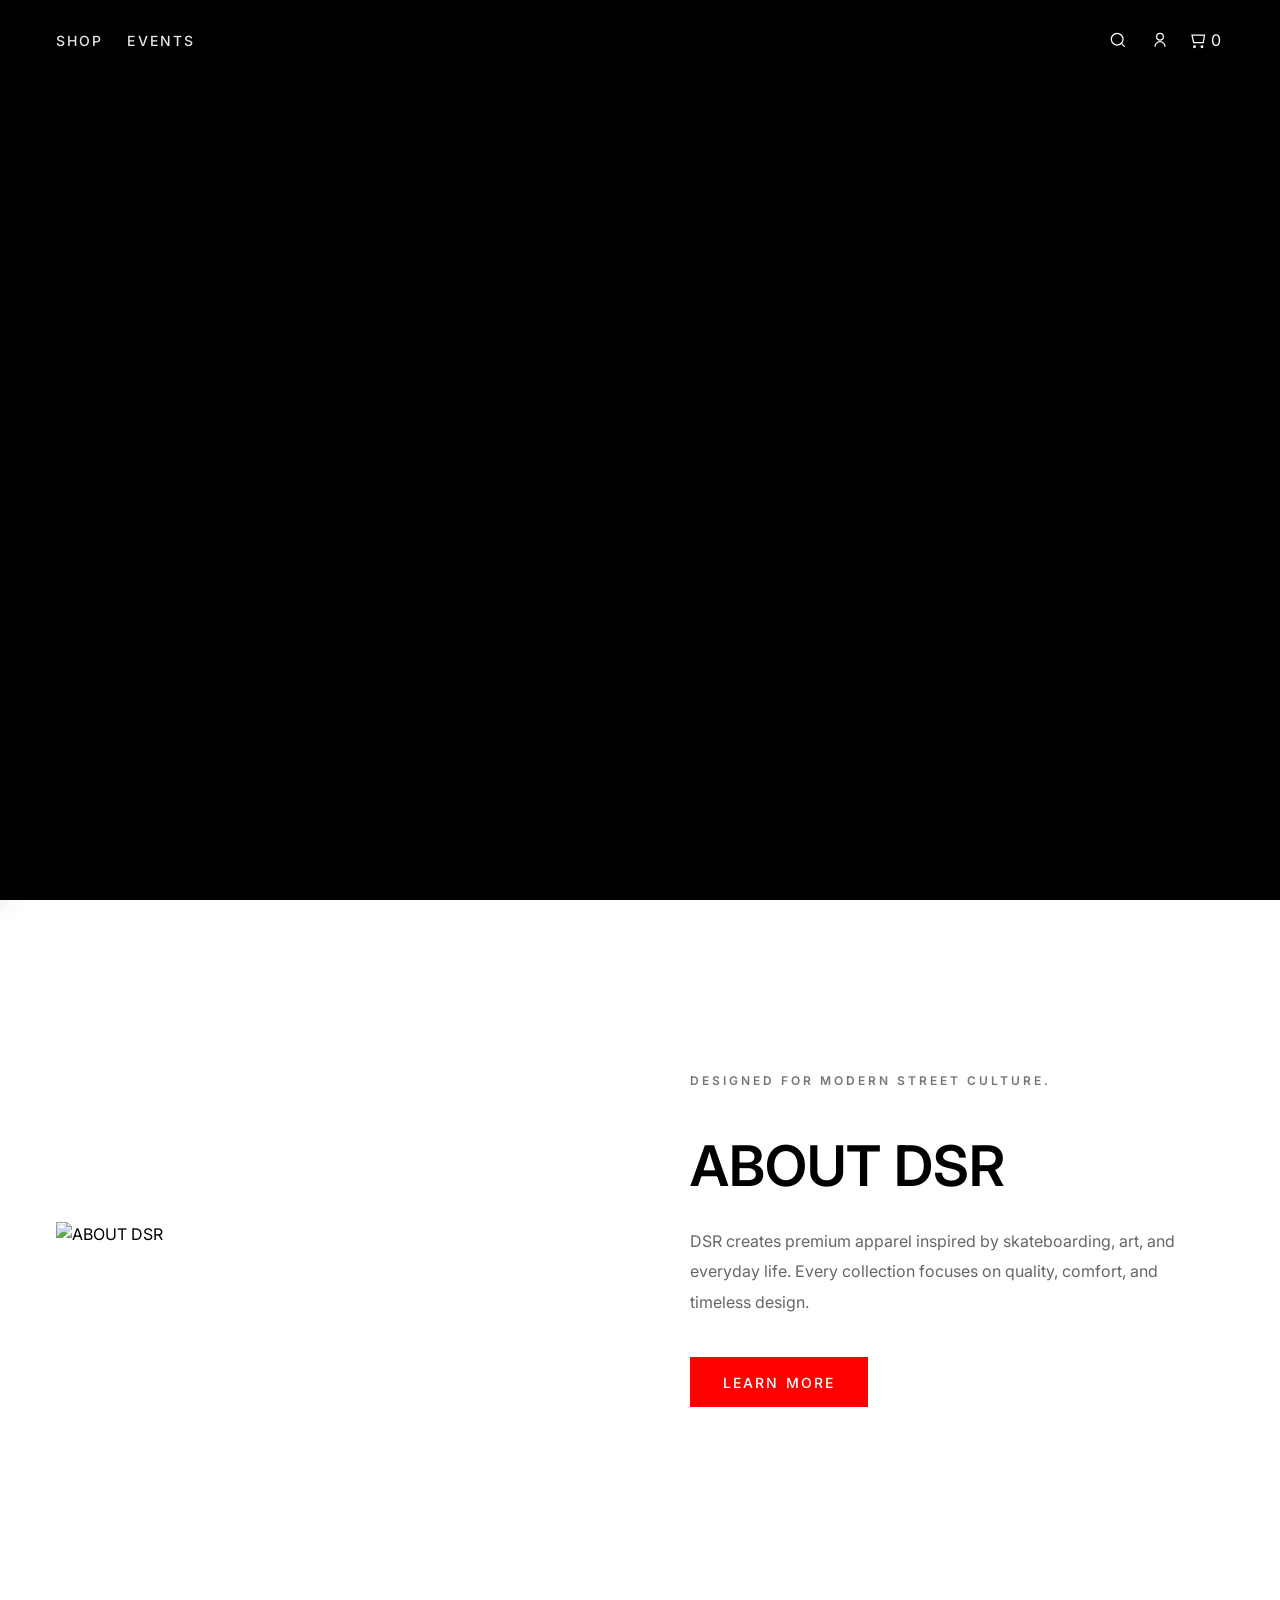
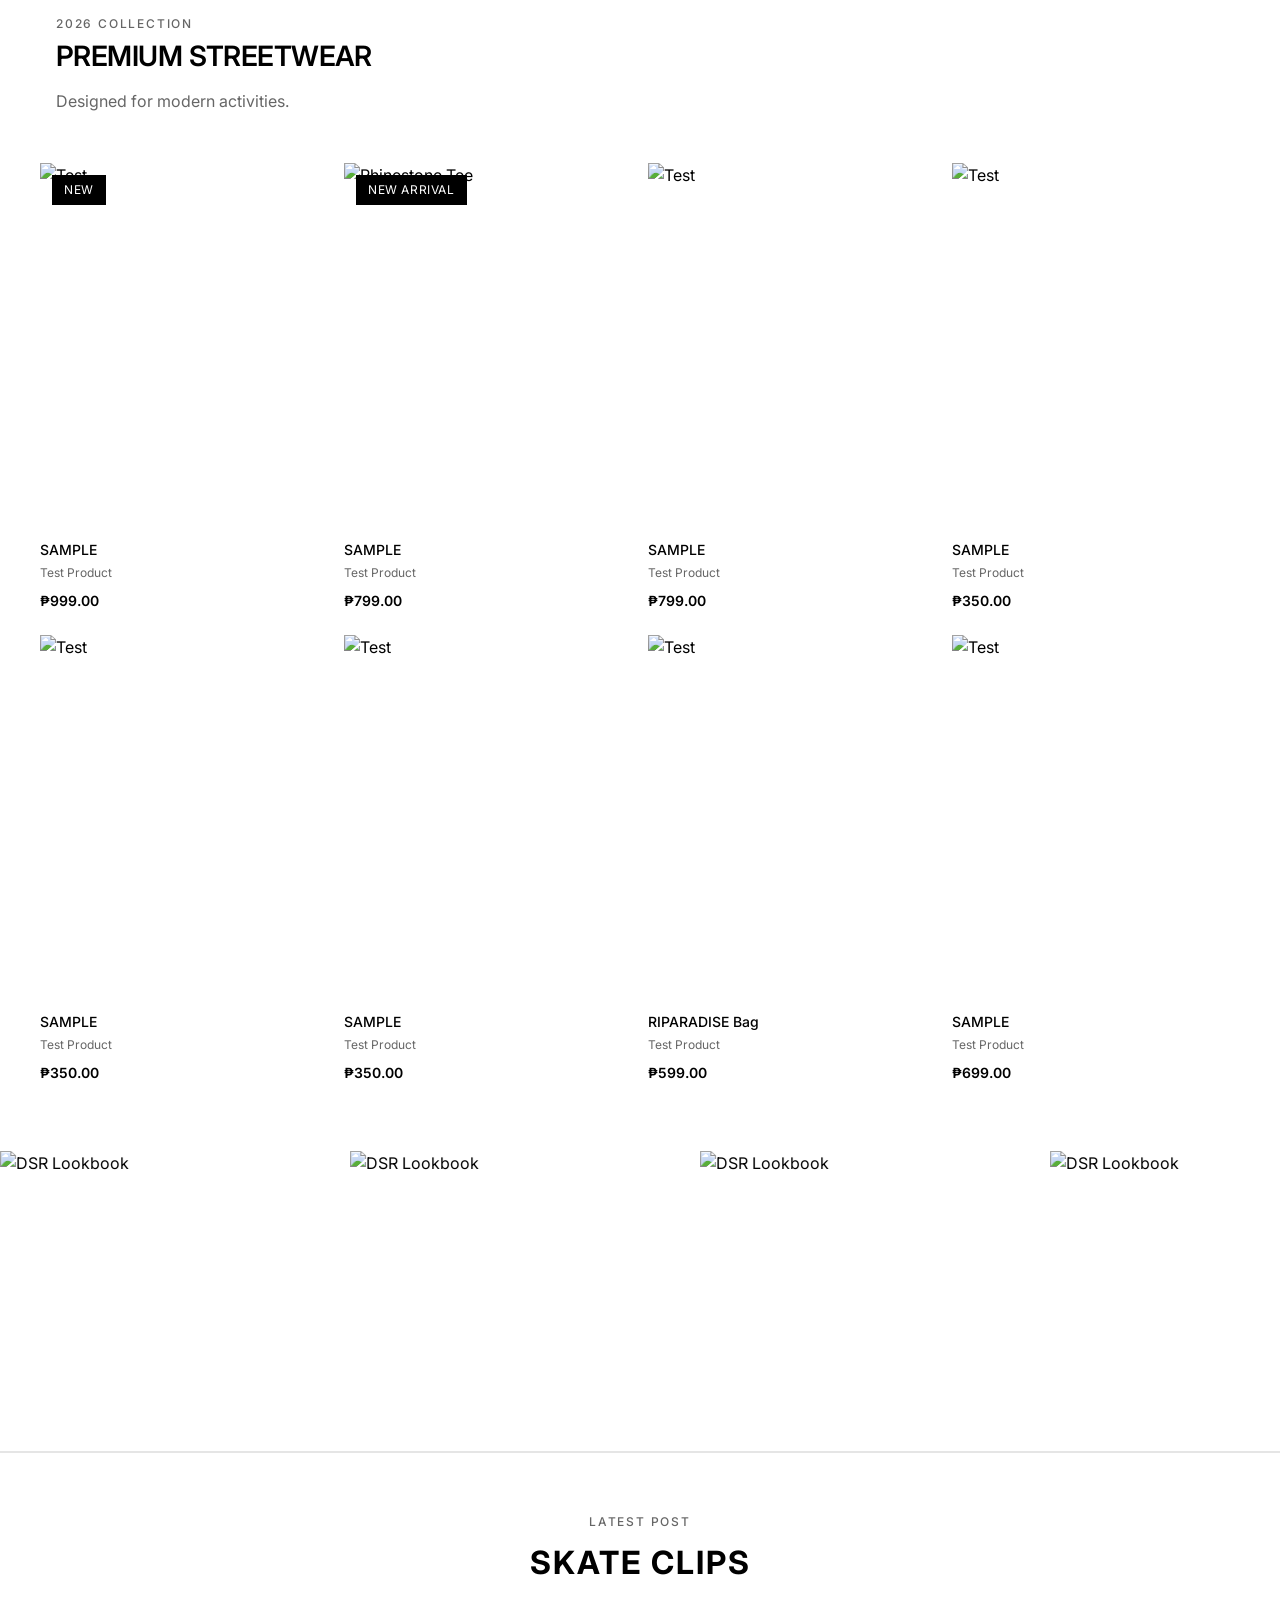
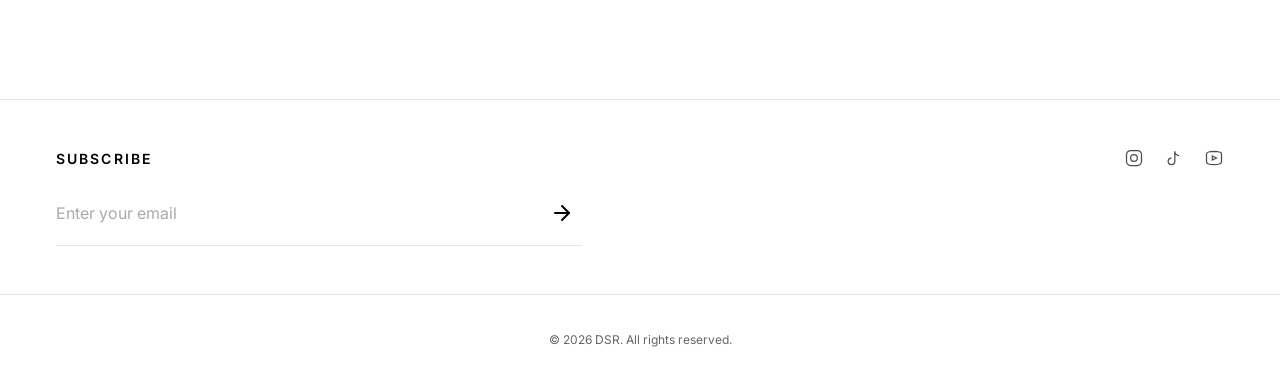
==== commit 3a2815b9: "feat: 100% config-driven setup complete. Fixed modal open bug, dynamic modal images, newsletter acti" ====
--- a/index.html
+++ b/index.html
@@ -54,7 +54,11 @@
         </ul>
       </nav>
   
-      <a href="index.html" class="site-header__logo" aria-label="RIPARADISE home">
+      <a
+    id="site-logo-link"
+    href="index.html"
+    class="site-header__logo"
+    aria-label="">
         <img
     id="site-logo"
     src=""
@@ -416,7 +420,10 @@
         muted
         playsinline
         class="hero-video-bg">
-        <source id="hero-video" src="assets/wallpaper/hero-video.mp4" type="video/mp4">
+        <source
+    id="hero-video"
+    src=""
+    type="video/mp4">
         Your browser does not support the video tag.
       </video>
     
@@ -553,7 +560,7 @@
 <form
 id="newsletter-form"
 class="modern-newsletter-form"
-action="#"
+action=""
 method="POST">
           <div class="modern-newsletter-form__fields">
             <input
@@ -588,7 +595,7 @@
         <ul class="social-links" role="list">
           <li><a
             id="social-instagram"
-            href="https://www.instagram.com/world.ph.3000.dsr.c/"
+            href=""
             class="social-links__link"
             aria-label="Instagram">
             <svg class="icon" width="20" height="20" viewBox="0 0 24 24" fill="none" stroke="currentColor" stroke-width="1.5">
@@ -599,7 +606,7 @@
           </a></li>
           <li><a
             id="social-tiktok"
-            href="https://www.tiktok.com/@r.i.paradise"
+            href=""
             class="social-links__link"
             aria-label="TikTok">
             <svg class="icon" width="20" height="20" viewBox="0 0 24 24" fill="none" stroke="currentColor" stroke-width="1.5">
@@ -608,7 +615,7 @@
           </a></li>
           <li><a
             id="social-youtube"
-            href="https://www.youtube.com/@dial.seven7"
+            href=""
             class="social-links__link"
             aria-label="YouTube">
             <svg class="icon" width="20" height="20" viewBox="0 0 24 24" fill="none" stroke="currentColor" stroke-width="1.5">
@@ -646,7 +653,7 @@
       <button type="button" class="p-modal-close-btn" onclick="closeProductModal()" aria-label="Close modal">&times;</button>
       <div class="p-modal-layout">
         <div class="p-modal-media">
-          <img id="modalProductImg" src="assets/images/funeral-tee.png" alt="Product Image" class="p-modal-img">
+          <img id="modalProductImg" src="" alt="" class="p-modal-img">
         </div>
         <div class="p-modal-details" id="modalDetailsContainer">
           <h2
--- a/assets/css/style.css
+++ b/assets/css/style.css
@@ -480,6 +480,7 @@
   /* --------------------------------------------------------------------------
      5. FEATURED PRODUCTS & GRID SYSTEM (CLEAN BLACK ON WHITE)
      -------------------------------------------------------------------------- */
+     
   .shop-section {
     padding: var(--space-xl) 0;
     background-color: #ffffff !important;
@@ -505,6 +506,7 @@
     justify-content: space-between;
     gap: var(--space-md);
   }
+  
   
   .section-header__title {
     margin: 0;
@@ -525,6 +527,20 @@
     border-bottom: 1px solid #000000;
     color: #000000 !important;
   }
+
+  .section-header__description {
+
+    max-width: 620px;
+
+    margin: 16px 0 0;
+
+    font-size: var(--font-size-base);
+
+    line-height: 1.7;
+
+    color: var(--color-text-muted);
+
+}
   /* ==========================================================================
    6. PRODUCT GRID: BASE STYLES (Eto ang default para sa Mobile)
    ========================================================================== */
@@ -811,9 +827,25 @@
     color: #000000 !important;
   }
   
-  /* --------------------------------------------------------------------------
+  
+/* --------------------------------------------------------------------------
+   ABOUT SECTION ANIMATION
+   -------------------------------------------------------------------------- */
+   .about-section__inner {
+    opacity: 0;
+    transform: translateY(40px);
+    transition: opacity 0.8s ease, transform 0.8s ease;
+  }
+  
+  .about-section__inner.is-visible {
+    opacity: 1;
+    transform: translateY(0);
+  }
+
+/* --------------------------------------------------------------------------
      9. MOBILE DRAWER & SAFEGUARDS SYSTEM (UNDER 768PX)
      -------------------------------------------------------------------------- */
+  
   @media (max-width: 768px) {
     .site-nav {
       display: none; 
@@ -888,6 +920,55 @@
     }
   }
   
+  /* --------------------------------------------------------------------------
+   MOBILE ABOUT SECTION FIX
+   -------------------------------------------------------------------------- */
+@media (max-width: 768px) {
+  .about-section__inner {
+    display: flex;
+    flex-direction: column;
+    align-items: center;
+    text-align: center;
+  }
+
+  .about-section__media {
+    width: 100%;
+    margin-bottom: 20px;
+  }
+
+  .about-section__image {
+    max-width: 90%;
+    height: auto;
+    margin: 0 auto;
+    display: block;
+  }
+
+  .about-section__content {
+    padding: 0 20px;
+  }
+
+  .about-section__title {
+    font-size: 24px;
+    margin-bottom: 12px;
+  }
+
+  .about-section__subtitle {
+    font-size: 14px;
+    margin-bottom: 8px;
+  }
+
+  .about-section__description {
+    font-size: 14px;
+    line-height: 1.4;
+    margin-bottom: 16px;
+  }
+
+  .about-section .btn {
+    width: 100%;
+    max-width: 280px;
+  }
+}
+
   /* PREMIUM WHITE MOBILE DRAWER SETTINGS */
   .nav-toggle {
     display: none;
@@ -1427,10 +1508,17 @@
 
 .rip-dropdown-item__qty-control button {
   background: none;
-  border: none;
+  border: 1px solid #ddd;
   padding: 2px 8px;
   cursor: pointer;
   font-size: 12px;
+  color: #000;
+  border-radius: 4px;
+}
+
+.rip-dropdown-item__qty-control button:hover {
+  background-color: #f0f0f0;
+  border-color: #999;
 }
 
 /* FIX FOR CART DROPDOWN QUANTITY VISIBILITY */
@@ -1889,7 +1977,9 @@
 
 .event-section__inner {
   max-width: 680px;
-}
+  margin: 0 auto; /* center the inner container */
+}
+
 
 .event-section__embed {
   display: flex;
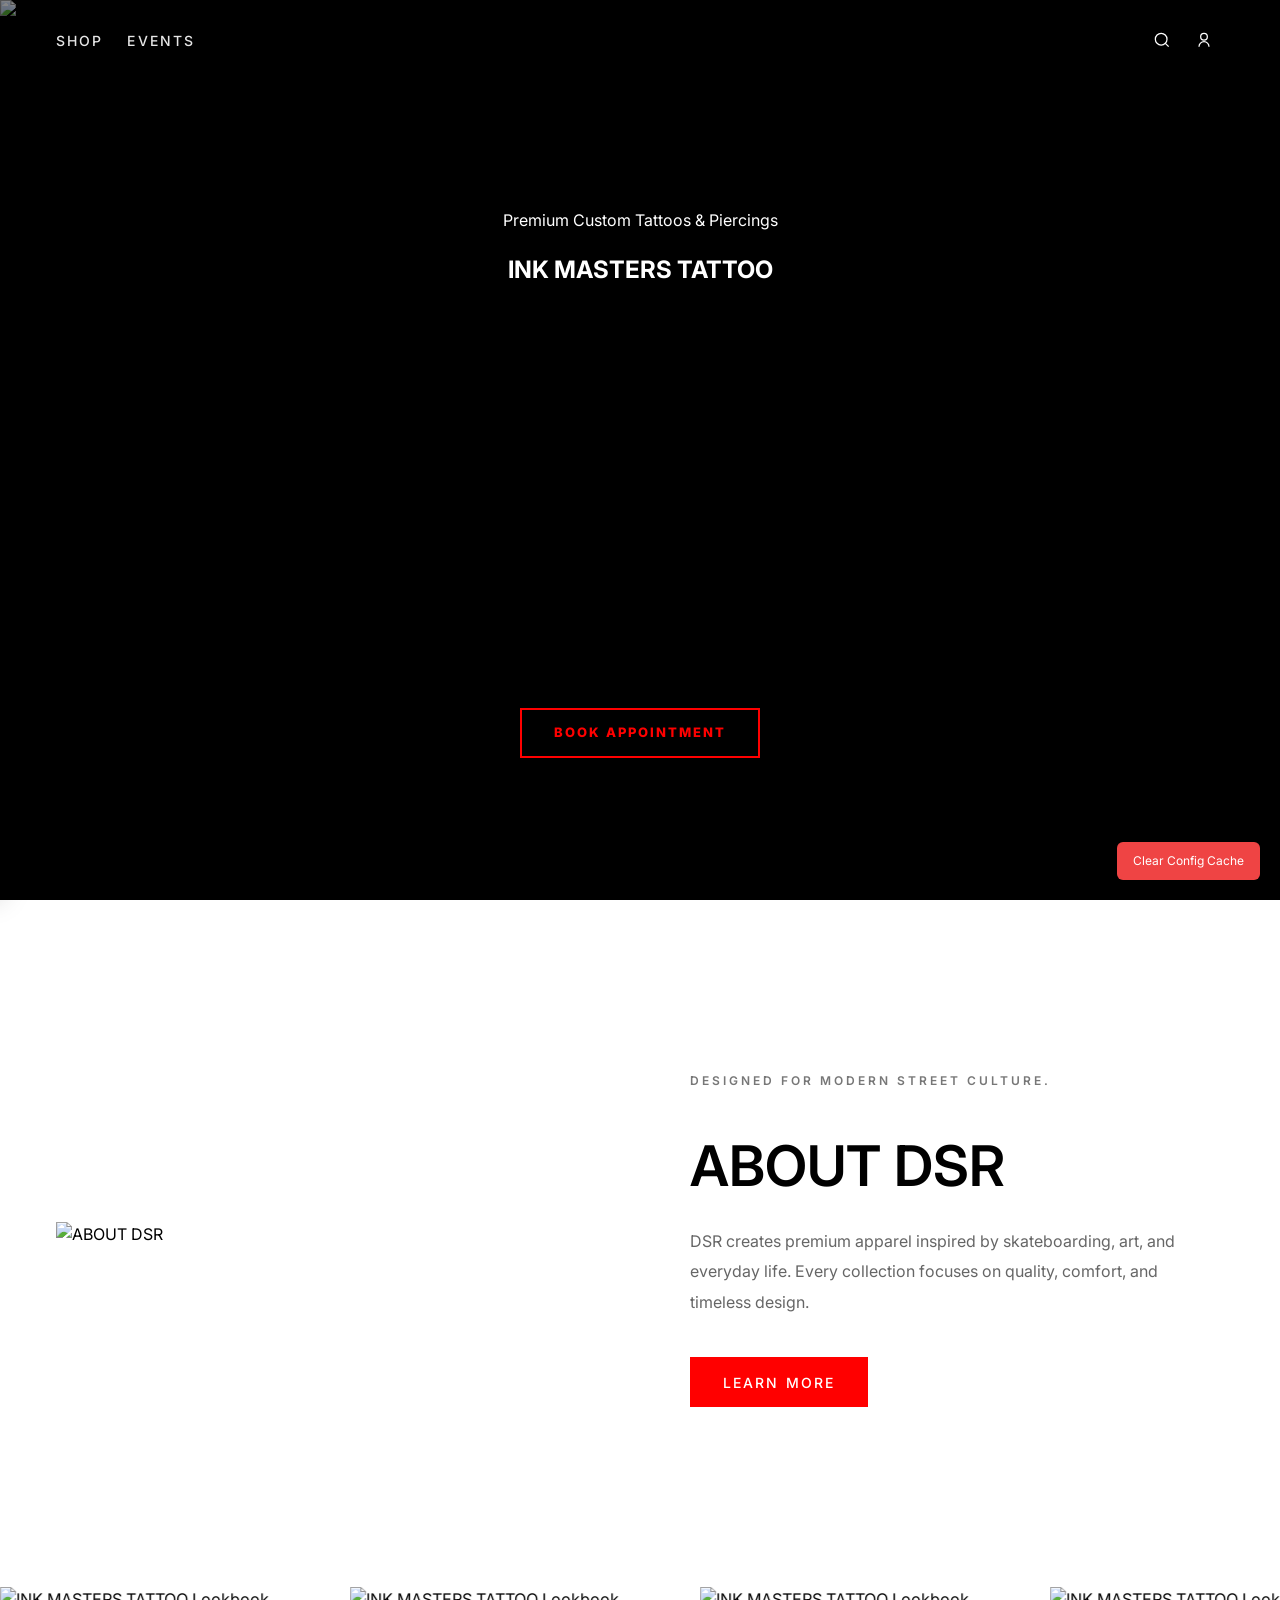
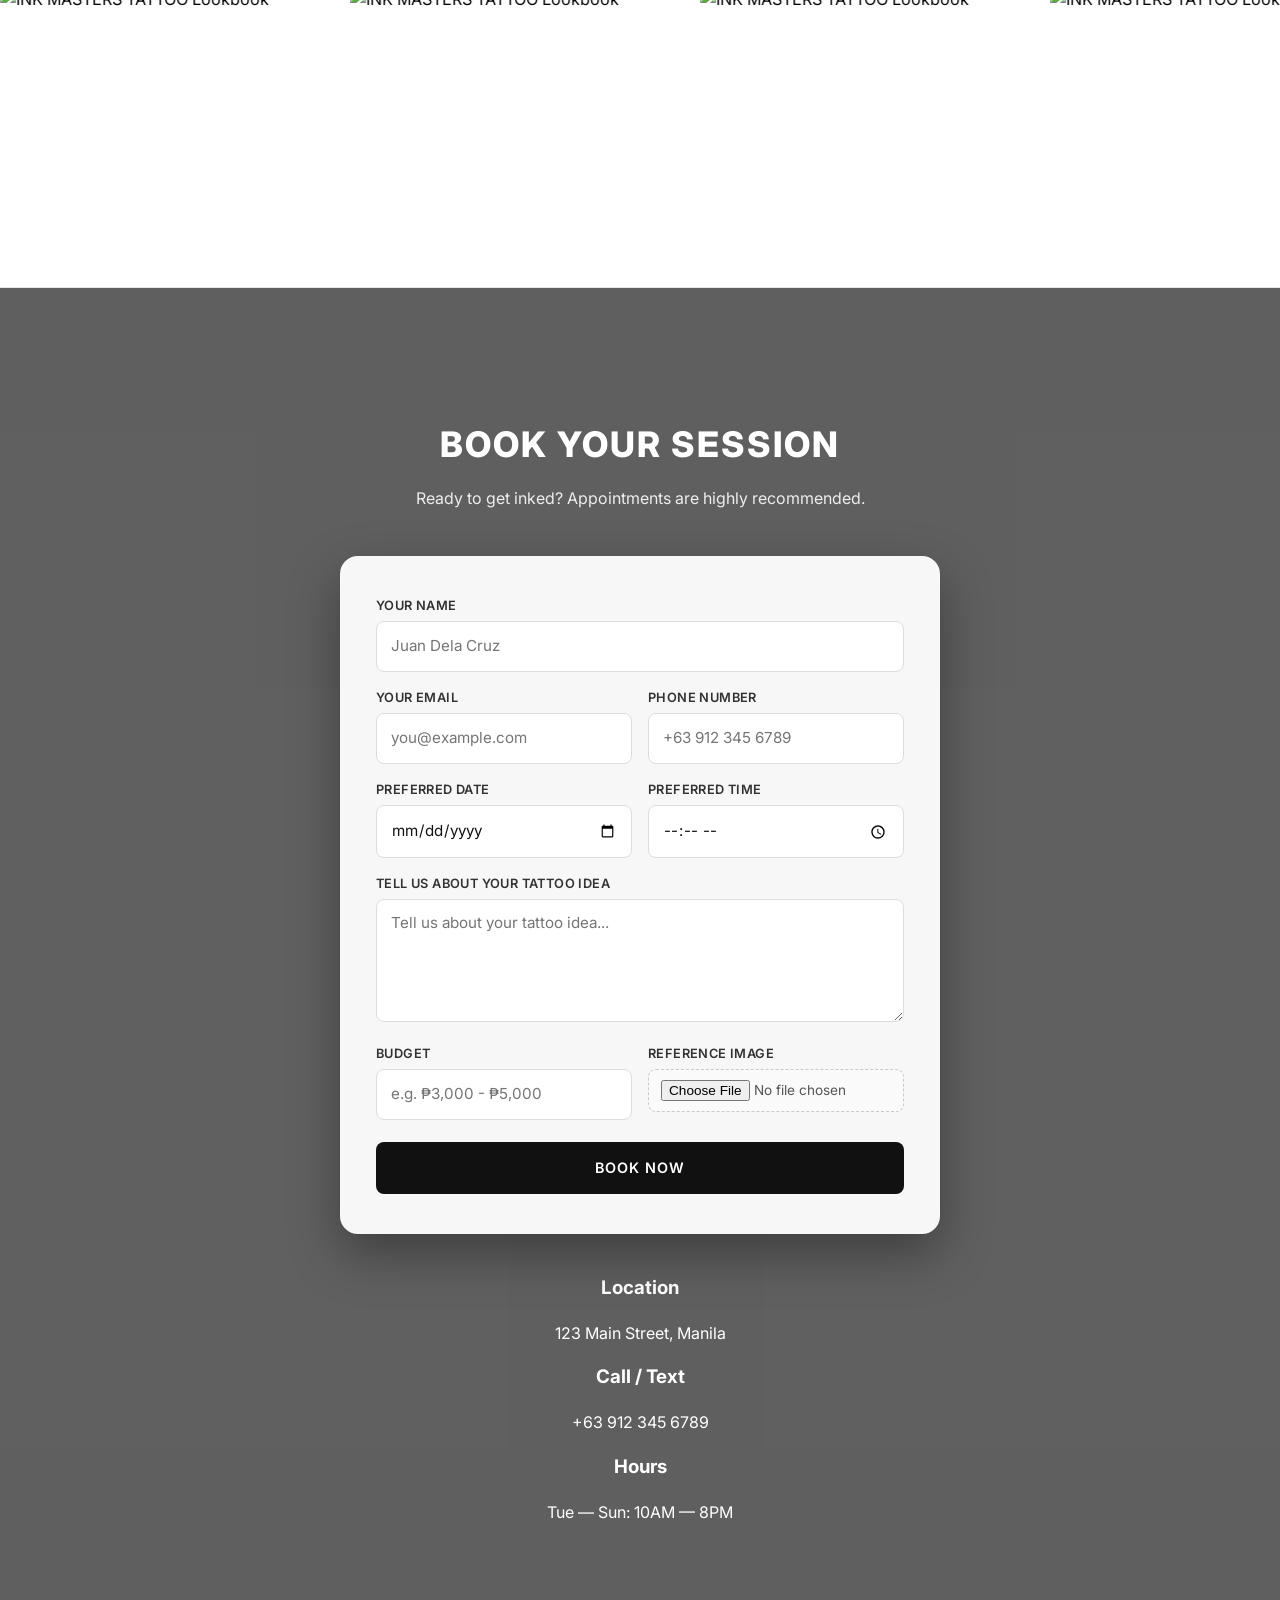
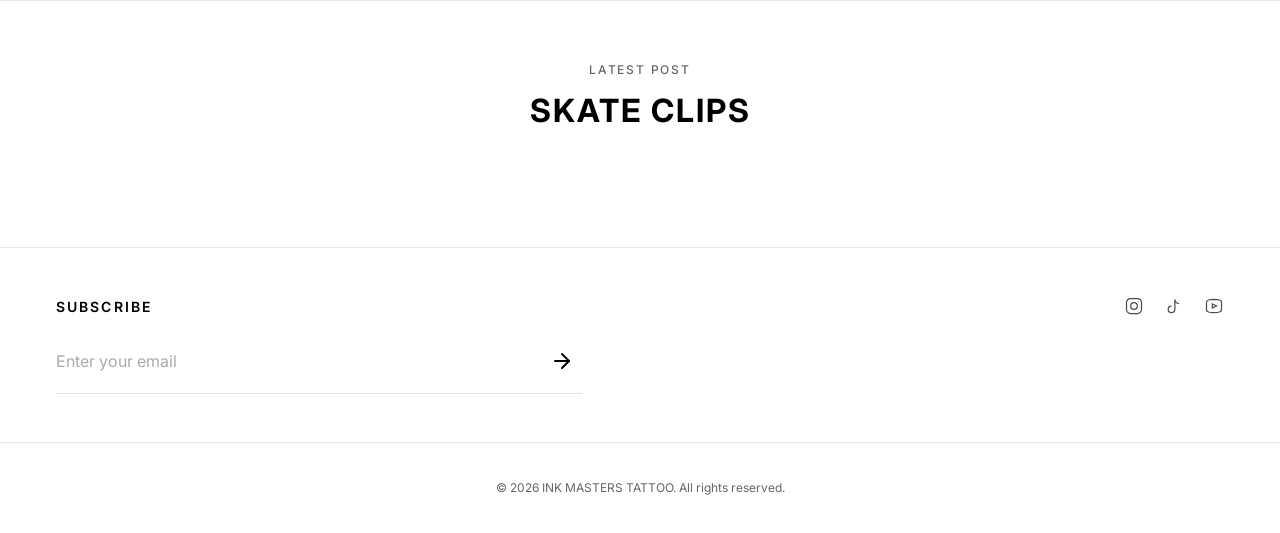
==== commit bd240b39: "Sprint 02 - Config-driven Booking Section" ====
--- a/index.html
+++ b/index.html
@@ -410,32 +410,22 @@
   <!-- MAIN CONTENT AREA -->
   <!-- ============================================================ -->
   <main id="main">
-    <!-- HERO VIDEO SECTION -->
-    <section class="hero-video-section">
-
-      <video
-        id="hero-video-player"
-        autoplay
-        loop
-        muted
-        playsinline
-        class="hero-video-bg">
-        <source
-    id="hero-video"
-    src=""
-    type="video/mp4">
-        Your browser does not support the video tag.
-      </video>
-    
-      <div class="hero-video-overlay"></div>
-    
-      <div class="hero-video-content">
-        <p id="hero-subtitle"></p>
-        <h1 id="hero-title"></h1>
-        <a href="#shop" id="hero-btn" class="btn btn--primary hero-shop-btn"></a>
-      </div>
-    
-    </section>
+
+        <!-- HERO VIDEO/IMAGE SECTION -->
+        <section class="hero-video-section">
+
+          <!-- Dito mag-i-inject ang JS ng Video OR Image -->
+          <div id="hero-media-container"></div> 
+        
+          <div class="hero-video-overlay"></div>
+        
+          <div class="hero-video-content">
+            <p id="hero-subtitle"></p>
+            <h1 id="hero-title"></h1>
+            <a href="#shop" id="hero-btn" class="btn btn--primary hero-shop-btn"></a>
+          </div>
+        
+        </section>
 
     
     <!-- ============================================================
@@ -520,6 +510,120 @@
     </div>
     <hr class="marquee-bottom-divider">
 
+<!-- ============================================================ -->
+<!-- BOOKING APPOINTMENT -->
+<!-- ============================================================ -->
+   
+<section id="contact" class="booking-section">
+  
+  <!-- Background Image at Dark Overlay -->
+  <div id="booking-bg" class="booking-bg"></div>
+  <div class="booking-overlay"></div>
+
+  <div class="booking-inner">
+
+    <h2 id="booking-title"></h2>
+    <p id="booking-subtitle" class="booking-subtitle"></p>
+
+
+    <!-- Booking Form -->
+    <div class="booking-card">
+      <form action="#" method="POST" enctype="multipart/form-data">
+
+        <div class="booking-field">
+          <label
+    id="booking-name-label"
+    for="booking-name">
+</label>
+          <input class="booking-input" type="text" id="booking-name" name="name" placeholder="Juan Dela Cruz" required>
+        </div>
+
+        <div class="booking-row">
+          <div class="booking-field">
+            <label
+    id="booking-email-label"
+    for="booking-email">
+</label>
+            <input class="booking-input" type="email" id="booking-email" name="email" placeholder="you@example.com" required>
+          </div>
+          <div class="booking-field">
+            <label
+    id="booking-phone-label"
+    for="booking-phone">
+</label>
+            <input class="booking-input" type="tel" id="booking-phone" name="phone" placeholder="+63 912 345 6789" required>
+          </div>
+        </div>
+
+        <div class="booking-row">
+          <div class="booking-field">
+            <label
+    id="booking-date-label"
+    for="booking-date">
+</label>
+            <input class="booking-input" type="date" id="booking-date" name="date" required>
+          </div>
+          <div class="booking-field">
+            <label
+    id="booking-time-label"
+    for="booking-time">
+</label>
+            <input class="booking-input" type="time" id="booking-time" name="time" required>
+          </div>
+        </div>
+
+        <div class="booking-field">
+          <label
+    id="booking-message-label"
+    for="booking-idea">
+</label>
+          <textarea class="booking-input" id="booking-idea" name="message" rows="5" placeholder="Tell us about your tattoo idea..." required></textarea>
+        </div>
+
+        <div class="booking-row">
+          <div class="booking-field">
+            <label
+    id="booking-budget-label"
+    for="booking-budget">
+</label>
+            <input class="booking-input" type="text" id="booking-budget" name="budget" placeholder="e.g. ₱3,000 - ₱5,000">
+          </div>
+          <div class="booking-field">
+            <label
+    id="booking-reference-label"
+    for="booking-reference">
+</label>
+            <input class="booking-file" type="file" id="booking-reference" name="reference" accept="image/*">
+          </div>
+        </div>
+
+        <button
+    id="booking-submit-button"
+    type="submit"
+    class="booking-submit">
+</button>
+      </form>
+    </div>
+<!-- Contact Info Grid -->
+<div class="booking-info">
+  <div>
+    <h3>Location</h3>
+    <p>123 Main Street, Manila</p>
+  </div>
+  <div>
+    <h3>Call / Text</h3>
+    <p>+63 912 345 6789</p>
+  </div>
+  <div>
+    <h3>Hours</h3>
+    <p>Tue — Sun: 10AM — 8PM</p>
+  </div>
+</div>
+  </div>
+</section>
+
+
+
   <!-- ============================================================
      EVENT SECTION
 ============================================================ -->
@@ -550,7 +654,7 @@
   <!-- ============================================================ -->
   <!-- FOOTER -->
   <!-- ============================================================ -->
-  <footer class="site-footer" id="site-footer">
+  <section id="contact" class="site-footer">
     <div class="site-footer__main container">
       <div class="site-footer__newsletter-wrapper">
         <h2
@@ -650,7 +754,7 @@
   <!-- PRODUCT QUICK VIEW MODAL -->
   <div id="productQuickViewModal" class="p-modal-overlay">
     <div class="p-modal-container">
-      <button type="button" class="p-modal-close-btn" onclick="closeProductModal()" aria-label="Close modal">&times;</button>
+      <button type="button" id="modal-close-btn" class="p-modal-close-btn" aria-label="Close modal">&times;</button>
       <div class="p-modal-layout">
         <div class="p-modal-media">
           <img id="modalProductImg" src="" alt="" class="p-modal-img">
@@ -670,28 +774,19 @@
 </p>
           <hr class="p-modal-divider">
           <div class="p-size-header-row">
-            <span
-    id="modal-size-label"
-    class="p-section-label">
-</span>
-          </div>
-          <div class="p-size-options-grid">
-            <label class="p-size-box"><input type="radio" name="product-size" value="S" checked><span>S</span></label>
-            <label class="p-size-box"><input type="radio" name="product-size" value="M"><span>M</span></label>
-            <label class="p-size-box"><input type="radio" name="product-size" value="L"><span>L</span></label>
-            <label class="p-size-box"><input type="radio" name="product-size" value="XL"><span>XL</span></label>
+            <span id="modal-size-label" class="p-section-label"></span>
+          </div>
+          
+          <div class="p-size-options-grid" id="modal-size-options-grid">
+            <!-- Dito na maglalagay ng buttons ang JavaScript -->
           </div>
           <div class="p-action-row">
             <div class="p-quantity-selector">
-              <button type="button" class="p-qty-btn" onclick="adjustModalQty(-1)">&minus;</button>
+              <button type="button" id="modal-qty-minus" class="p-qty-btn">&minus;</button>
               <input type="number" id="modalQtyInput" class="p-qty-input" value="1" min="1" readonly>
-              <button type="button" class="p-qty-btn" onclick="adjustModalQty(1)">&plus;</button>
+              <button type="button" id="modal-qty-plus" class="p-qty-btn">&plus;</button>
             </div>
-            <button
-    id="modal-add-to-cart-button"
-    type="button"
-    class="p-add-to-bag-btn"
-    onclick="triggerAddToCart()">
+            <button id="modal-add-to-cart-button" type="button" class="p-add-to-bag-btn">
 </button>
           </div>
           <hr class="p-modal-divider" style="margin-top: 30px;">
@@ -728,7 +823,18 @@
   </div>
 <!-- PAGE TRANSITION OVERLAY -->
 <div id="page-transition-overlay"></div>
-     
+
+<!-- DEV TOOL: Clear LocalStorage Config -->
+<button id="clear-config-btn" style="position: fixed; bottom: 20px; right: 20px; background: #ef4444; color: #fff; border: none; padding: 10px 16px; border-radius: 6px; cursor: pointer; font-size: 12px; z-index: 9999;">
+  Clear Config Cache
+</button>
+
+<script>
+document.getElementById('clear-config-btn')?.addEventListener('click', () => {
+  localStorage.removeItem('studioos_config');
+  alert('Config cache cleared! Reloading...');
+  location.reload();
+});     
 
 </script>
 <script async src="//www.instagram.com/embed.js"></script>
--- a/assets/css/style.css
+++ b/assets/css/style.css
@@ -1,5 +1,5 @@
 /* ==========================================================================
-   RIPARADISE — Unified Premium White & Black Aesthetic (Phase 4 Clean)
+   JPARAISO - DIGITAL — Unified Premium White & Black Aesthetic (Phase 4 Clean)
    Brand Identity Storefront Layout · Smart Sticky White Header Fix
    ========================================================================== */
 
@@ -64,6 +64,7 @@
   html {
     -webkit-text-size-adjust: 100%;
     scroll-behavior: smooth;
+    scroll-padding-top: var(--header-height); 
     overflow-x: hidden;
   }
   
@@ -1689,7 +1690,7 @@
   }
   
   /* Input Field */
-  #ripSearchInput {
+  #search-input {
     flex: 1;
     border: none;
     outline: none;
@@ -1697,8 +1698,8 @@
     font-weight: 600;
     text-transform: uppercase;
     letter-spacing: 1px;
-    color: #000000;
-    background: transparent;
+    color: #000000 !important; 
+    background: #ffffff !important;
     padding: 0 12px;
   }
   
@@ -1746,19 +1747,19 @@
 
   /* TRANSPARENT BACKGROUND AT LUTANG NA BLACK LETTERING */
   background: transparent !important;       /* Salamin ang background */
-  border: 2px solid #000000 !important;     /* Makapal na solid black border */
-  color: #000000 !important;                /* Solid Jet Black na kulay ng letra */
+  border: 2px solid var(--color-primary) !important;     
+  color: var(--color-primary) !important;                
   
   /* Aesthetics & Font */
   text-transform: uppercase;
   letter-spacing: 2px;
   font-size: 13px;
-  font-weight: 800;                         /* Ginawa nating Bold para mas lalong lutang ang pagkablack */
+  font-weight: 800;                         
   
   /* Base 3D Shadow (Nakalapat pa sa sahig sa simula) */
-  box-shadow: 0px 0px 0px #000000 !important;
-  
-  transition: all 0.2s ease-in-out;         /* Mas mabilis nang konti para ramdam ang talbog ng 3D */
+  box-shadow: 0px 0px 0px var(--color-primary) !important;
+  
+  transition: all 0.2s ease-in-out;         
   cursor: pointer;
 }
 
@@ -1767,13 +1768,13 @@
   .hero-shop-btn:hover, 
   .hero-content .btn:hover, 
   .hero-section .btn:hover {
-    background: transparent !important;     /* Transparent pa rin gaya ng gusto mo */
-    color: #000000 !important;              /* Solid black pa rin ang letra */
-    border-color: #000000 !important;
+    background: var(--color-primary) !important;     
+    color: var(--color-primary-inverse, #ffffff) !important;             
+    border-color: var(--color-primary) !important;
     
     /* 3D POP LOGIC: Aangat ng 4px paitaas at pakaliwa, habang naiiwan ang solid black shadow sa ilalim */
     transform: translateY(46px) translateX(-4px) !important; 
-    box-shadow: 4px 4px 0px #000000 !important;
+    box-shadow: 4px 4px 0px var(--color-primary) !important;
   }
 }
 
@@ -1782,13 +1783,13 @@
   .hero-shop-btn, 
   .hero-content .btn, 
   .hero-section .btn {
-    transform: translateY(35px) !important;
-    margin-top: 380px !important;
+    margin-top: 150px !important;
+    transform: translateY(0) !important;
     
     background: transparent !important;
-    color: #000000 !important;
-    border: 2px solid #000000 !important;
-    box-shadow: 0px 0px 0px #000000 !important;
+    color: var(--color-primary) !important;              
+    border: 2px solid var(--color-primary) !important;   
+    box-shadow: 0px 0px 0px var(--color-primary) !important; 
   }
   
   /* Kapag pinindot sa mobile gamit ang daliri, tatalbog din ang 3D effect nang swabe */
@@ -1796,7 +1797,7 @@
   .hero-content .btn:active, 
   .hero-section .btn:active {
     transform: translateY(31px) translateX(-4px) !important; 
-    box-shadow: 4px 4px 0px #000000 !important;
+    box-shadow: 4px 4px 0px var(--color-primary) !important; 
   }
 }
 /* ==========================================================================
@@ -2420,4 +2421,291 @@
     z-index: 99999;
     pointer-events: none;
     opacity: 0;
-  }+  }
+
+  /* MOBILE FIX: Iwas White Space sa Baba at Ayusin ang Button Position */
+@media (max-width: 768px) {
+    
+  /* 1. Ayusin ang Hero Section Height para sa Mobile */
+  .hero-video-section {
+      height: 100dvh !important; /* 'dvh' ay dynamic viewport height, perfect para sa mobile browsers */
+      overflow: hidden !important; /* Iwas lumampas ang content */
+  }
+
+  /* 2. Bawasan ang Margin ng Button sa Mobile */
+  .hero-shop-btn, 
+  .hero-content .btn, 
+  .hero-section .btn {
+      margin-top: 150px !important; /* Bawasan mula 350px papuntang 150px (adjust mo kung kailangan) */
+      transform: translateY(0) !important; /* Alisin ang extra shift */
+  }
+}
+
+/* SMART HERO MEDIA CONTAINER */
+#hero-media-container {
+  position: absolute;
+  top: 0; left: 0; width: 100%; height: 100%;
+  overflow: hidden;
+  z-index: 0;
+}
+
+.hero-media-bg {
+  width: 100%; height: 100%;
+  object-fit: cover; /* Para hindi ma-stretch ang picture/video */
+  display: block;
+}
+
+/* Specific style para sa Image */
+.hero-image-bg {
+  object-position: center;
+}
+
+/* ==========================================================
+   BOOKING SECTION WITH BACKGROUND IMAGE
+========================================================== */
+.booking-section {
+  position: relative;
+  padding: 100px 20px 60px;
+  min-height: 100vh;
+  display: flex;
+  align-items: center;
+  justify-content: center;
+}
+
+.booking-bg {
+  position: absolute;
+  top: 0; left: 0; width: 100%; height: 100%;
+  background-size: cover;
+  background-position: center;
+  background-repeat: no-repeat;
+  z-index: 1;
+}
+
+.booking-overlay {
+  position: absolute;
+  top: 0; left: 0; width: 100%; height: 100%;
+  background: rgba(0, 0, 0, 0.75);  /* Dark overlay para mabasa ang text */
+  z-index: 2;
+}
+
+.booking-container {
+  position: relative;
+  z-index: 3;
+  width: 100%;
+  max-width: 700px;
+}
+
+.booking-header {
+  text-align: center;
+  margin-bottom: 40px;
+}
+
+.booking-header h2 {
+  font-size: 2.2rem;
+  font-weight: 800;
+  color: #ffffff;
+  margin-bottom: 10px;
+  text-transform: uppercase;
+  letter-spacing: 2px;
+}
+
+.booking-subtitle {
+  color: #cccccc;
+  font-size: 1rem;
+}
+
+.booking-form-box {
+  background: #ffffff;
+  padding: 40px;
+  border-radius: 16px;
+  box-shadow: 0 20px 60px rgba(0,0,0,0.4);
+  margin-bottom: 40px;
+}
+
+/* Mobile Responsive */
+@media (max-width: 768px) {
+  .booking-header h2 { font-size: 1.6rem; }
+  .booking-form-box { padding: 25px; }
+}
+
+/* ==========================================================
+   BOOKING APPOINTMENT SECTION (CONFIG-DRIVEN BACKGROUND)
+========================================================== */
+.booking-section {
+  position: relative;
+  padding: 100px 20px 60px;
+  min-height: 100vh;
+  display: flex;
+  align-items: center;
+  justify-content: center;
+}
+
+/* 1. Dynamic Background Image (Set via JS/Config) */
+.booking-bg {
+  position: absolute;
+  top: 0; left: 0; width: 100%; height: 100%;
+  background-size: cover;
+  background-position: center;
+  background-repeat: no-repeat;
+  z-index: 1;
+}
+
+/* 2. Dark Overlay para mabasa ang text */
+.booking-overlay {
+  position: absolute;
+  top: 0; left: 0; width: 100%; height: 100%;
+  background: rgba(10, 10, 10, 0.65); /* In-adjust para mas premium kaysa 0.75 */
+  z-index: 2;
+}
+
+/* 3. Main Container */
+.booking-inner {
+  position: relative;
+  z-index: 3;
+  width: 100%;
+  max-width: 800px;
+  margin: 0 auto;
+  text-align: center;
+  color: #fff;
+}
+
+.booking-inner h2 {
+  font-size: 2.2rem;
+  font-weight: 800;
+  text-transform: uppercase;
+  letter-spacing: 2px;
+  margin-bottom: 16px;
+  color: #fff;
+}
+
+.booking-subtitle {
+  color: #eee;
+  margin-bottom: 44px;
+  font-size: 1rem;
+  line-height: 1.6;
+  max-width: 520px;
+  margin-left: auto;
+  margin-right: auto;
+}
+
+/* 4. Premium Translucent Form Card (Pinaka-magandang version from your old code) */
+.booking-card {
+  max-width: 600px; /* Slightly wider for better form layout */
+  margin: 0 auto 40px auto;
+  text-align: left;
+  background: rgba(255, 255, 255, 0.95); /* Mas malinis na white */
+  backdrop-filter: blur(8px);
+  -webkit-backdrop-filter: blur(8px);
+  border-radius: 18px;
+  box-shadow: 0 20px 50px rgba(0, 0, 0, 0.35);
+  padding: 40px 36px;
+}
+
+.booking-row {
+  display: grid;
+  grid-template-columns: 1fr 1fr;
+  gap: 16px;
+}
+
+.booking-field {
+  margin-bottom: 16px;
+}
+
+.booking-field label {
+  display: block;
+  font-size: 0.8rem;
+  font-weight: 600;
+  letter-spacing: 0.4px;
+  color: #333;
+  margin-bottom: 6px;
+  text-transform: uppercase;
+}
+
+.booking-field .hint {
+  font-weight: 400;
+  text-transform: none;
+  color: #888;
+  font-size: 0.75rem;
+}
+
+.booking-input {
+  width: 100%;
+  padding: 13px 14px;
+  border: 1px solid #ddd;
+  border-radius: 8px;
+  font-family: inherit;
+  font-size: 0.95rem;
+  background: #fff;
+  color: #111;
+  transition: border-color 0.25s ease, box-shadow 0.25s ease;
+}
+
+.booking-input:hover {
+  border-color: #b5b5b5;
+}
+
+.booking-input:focus {
+  outline: none;
+  border-color: #111;
+  box-shadow: 0 0 0 3px rgba(17, 17, 17, 0.12);
+}
+
+textarea.booking-input {
+  resize: vertical;
+  min-height: 110px;
+}
+
+.booking-file {
+  width: 100%;
+  padding: 10px 12px;
+  border: 1px dashed #c9c9c9;
+  border-radius: 8px;
+  background: #fafafa;
+  font-size: 0.85rem;
+  color: #555;
+  cursor: pointer;
+  transition: border-color 0.25s ease, background 0.25s ease;
+}
+
+.booking-file:hover {
+  border-color: #999;
+  background: #f2f2f2;
+}
+
+.booking-file:focus {
+  outline: none;
+  border-color: #111;
+}
+
+.booking-submit {
+  width: 100%;
+  padding: 15px;
+  font-weight: 600;
+  letter-spacing: 1px;
+  text-transform: uppercase;
+  font-size: 0.9rem;
+  background: #111;
+  color: #fff;
+  border: none;
+  border-radius: 8px;
+  cursor: pointer;
+  margin-top: 6px;
+  transition: background 0.25s ease, transform 0.15s ease, box-shadow 0.25s ease;
+}
+
+.booking-submit:hover {
+  background: #2b2b2b;
+  box-shadow: 0 8px 20px rgba(0,0,0,0.25);
+}
+
+.booking-submit:active {
+  transform: translateY(1px);
+}
+
+/* 5. Mobile Responsive */
+@media (max-width: 768px) {
+  .booking-section { padding: 60px 16px; }
+  .booking-inner h2 { font-size: 1.6rem; }
+  .booking-card { padding: 26px 20px; border-radius: 14px; }
+  .booking-row { grid-template-columns: 1fr; gap: 0; }
+}
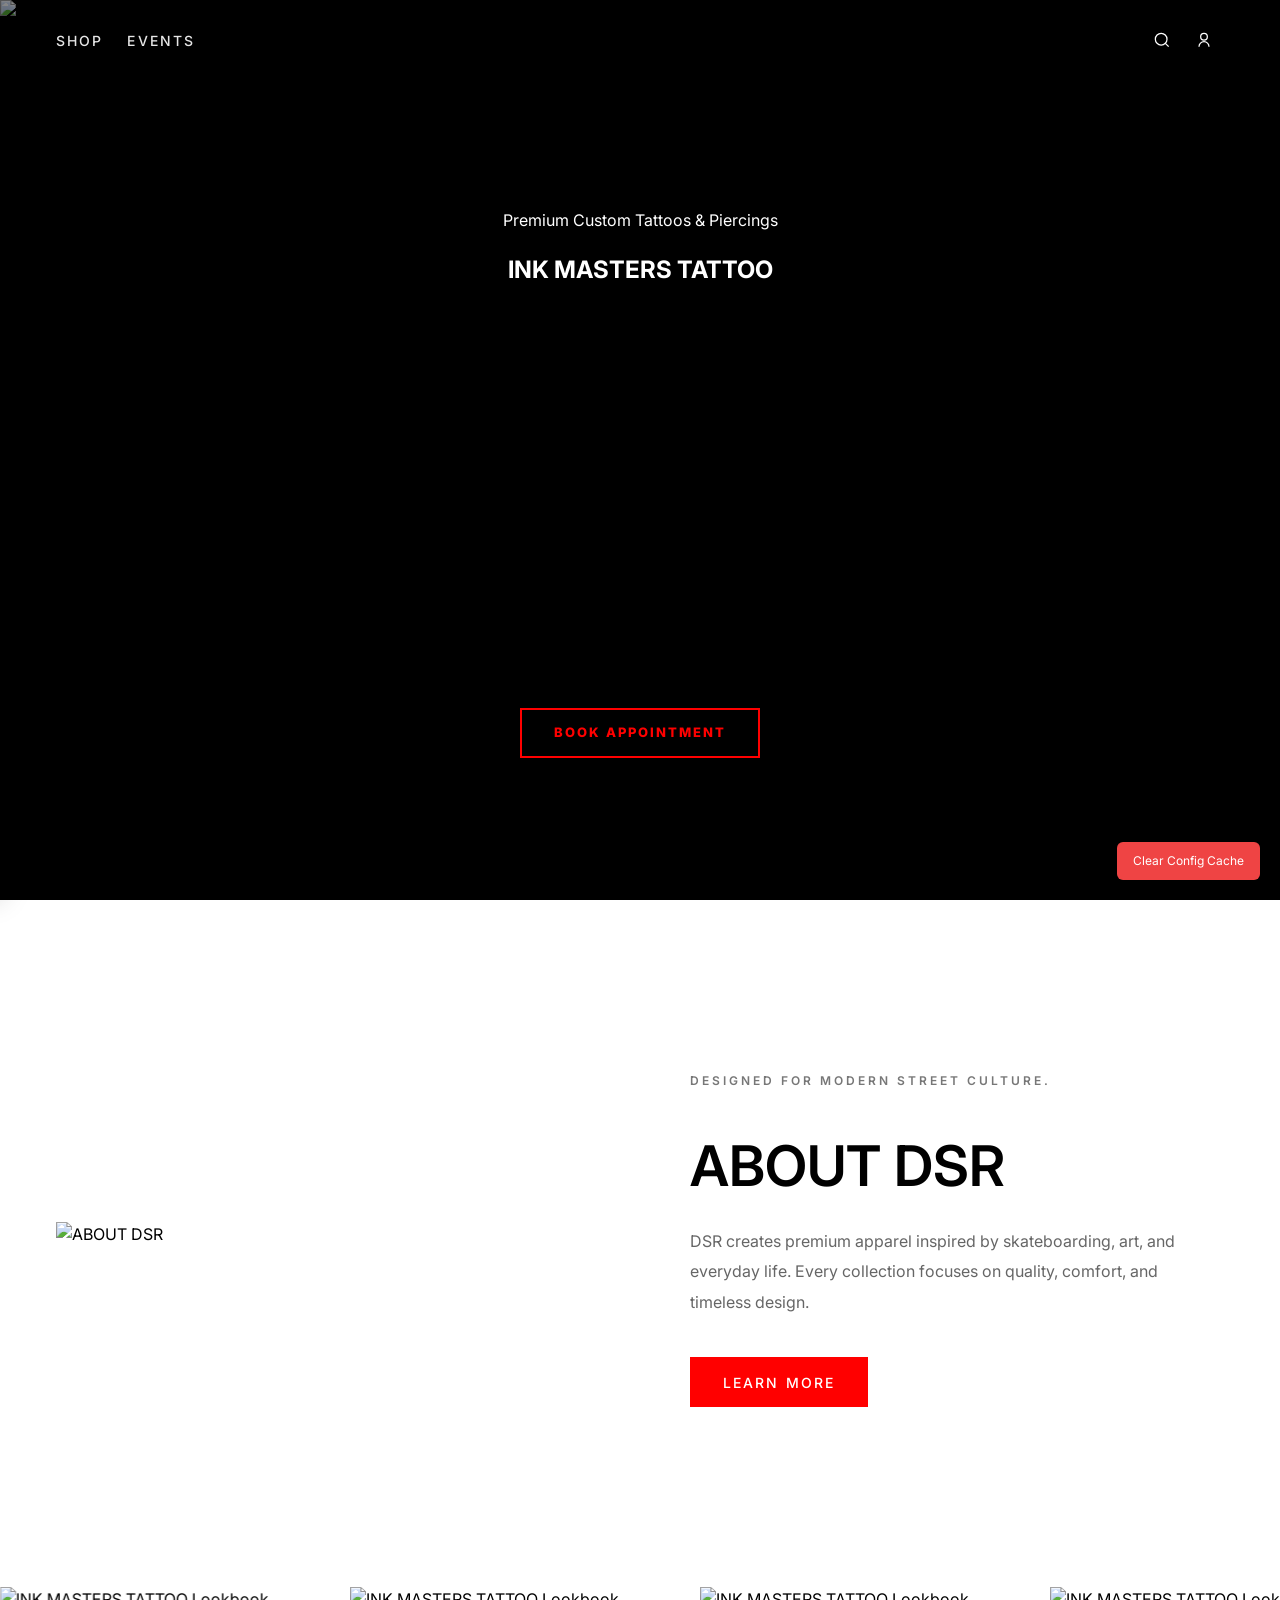
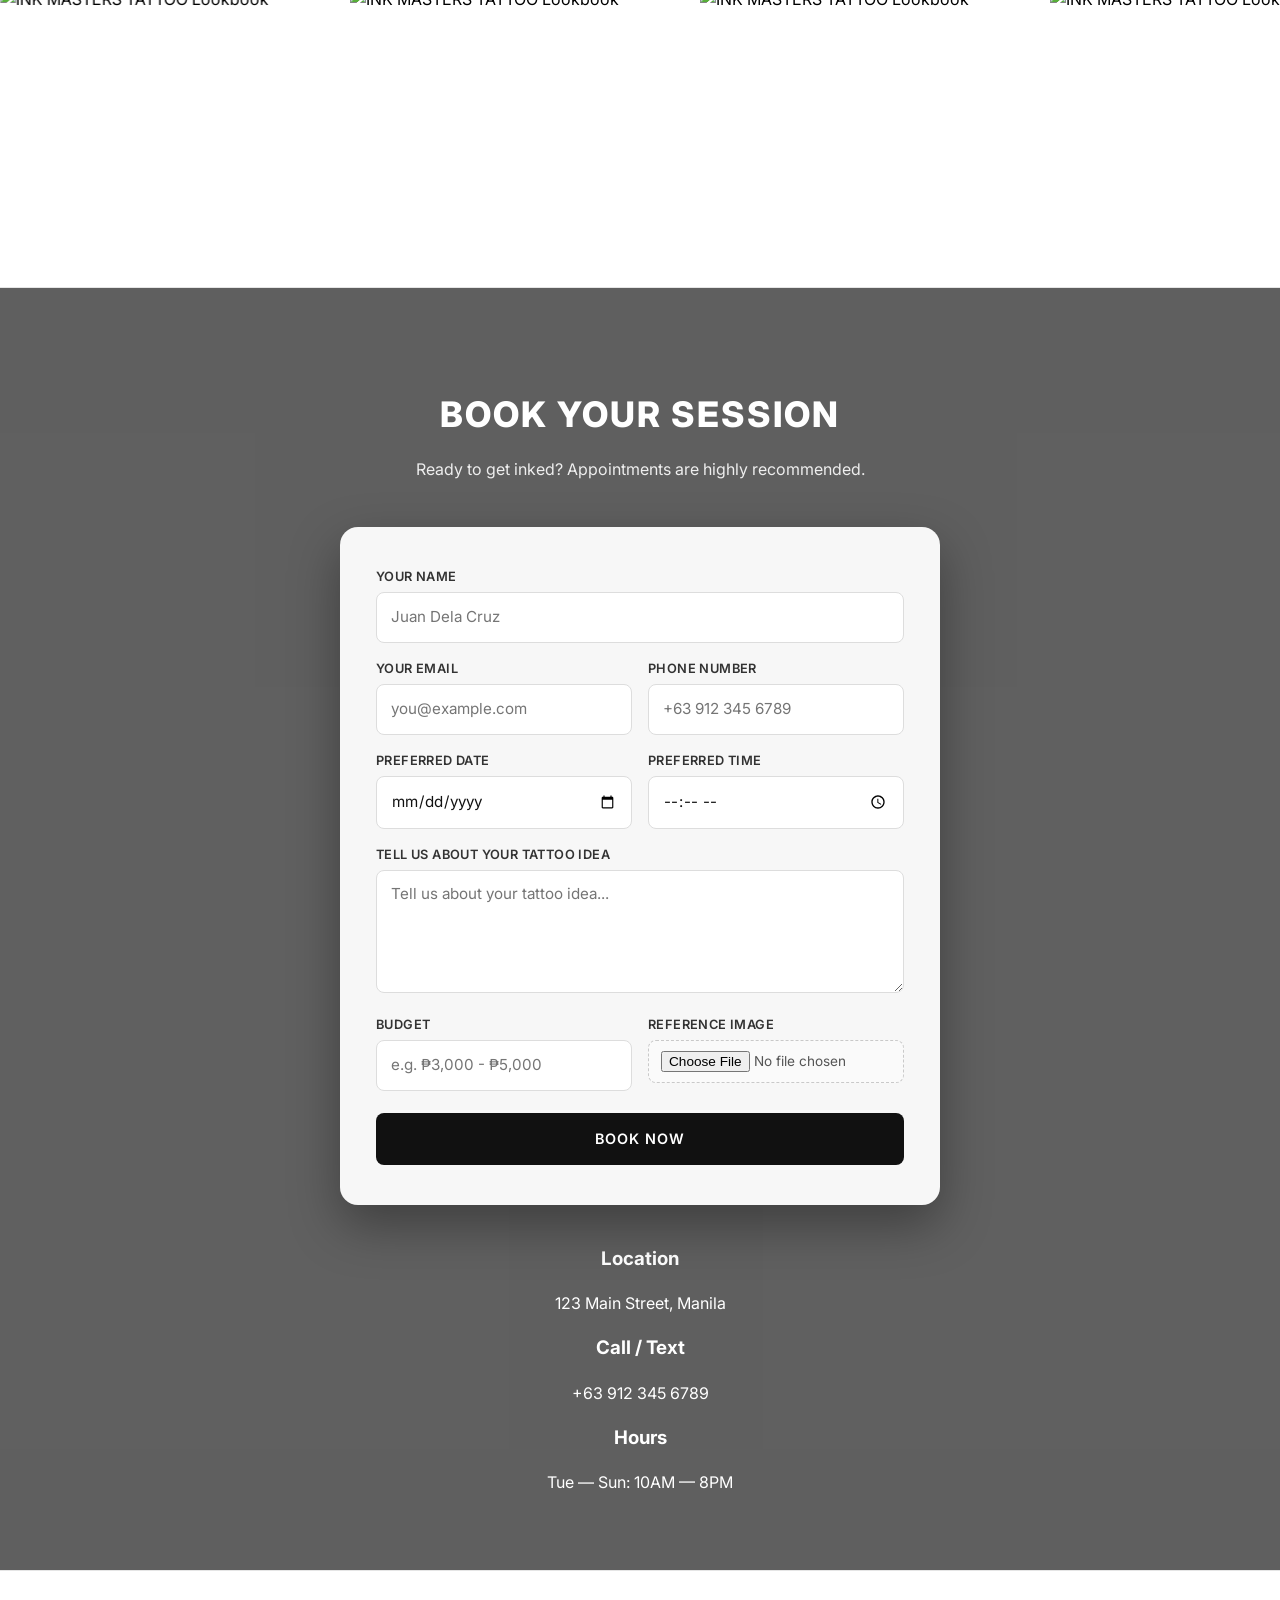
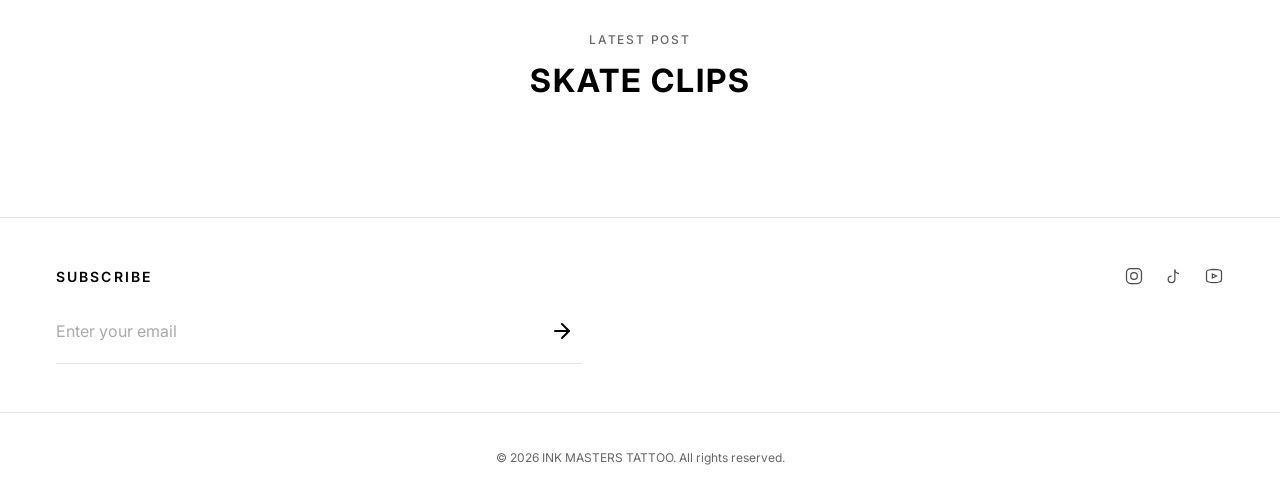
==== commit ab90d97d: "✅ STUDIOOS v1.0: Booking System + Mobile Admin Dashboard Complete" ====
--- a/index.html
+++ b/index.html
@@ -36,19 +36,11 @@
         <ul class="site-nav__list site-nav__list--left">
       
           <li class="site-nav__item">
-            <a
-              id="nav-shop"
-              href="#"
-              class="site-nav__link">
-            </a>
+            <a id="nav-shop" href="#" class="site-nav__link"></a>
           </li>
-      
+          
           <li class="site-nav__item">
-            <a
-              id="nav-event"
-              href="#"
-              class="site-nav__link">
-            </a>
+            <a id="nav-event" href="#" class="site-nav__link"></a>
           </li>
       
         </ul>
@@ -428,7 +420,7 @@
         </section>
 
     
-    <!-- ============================================================
+<!-- ============================================================
      ABOUT SECTION
 ============================================================ -->
 <section class="about-section" id="about">
@@ -522,7 +514,7 @@
 
   <div class="booking-inner">
 
-    <h2 id="booking-title"></h2>
+    <h2 id="booking-title" class="modal__title"></h2>
     <p id="booking-subtitle" class="booking-subtitle"></p>
 
 
@@ -535,7 +527,7 @@
     id="booking-name-label"
     for="booking-name">
 </label>
-          <input class="booking-input" type="text" id="booking-name" name="name" placeholder="Juan Dela Cruz" required>
+          <input class="booking-input" type="text" id="booking-name" name="name" placeholder="" required>
         </div>
 
         <div class="booking-row">
@@ -544,14 +536,14 @@
     id="booking-email-label"
     for="booking-email">
 </label>
-            <input class="booking-input" type="email" id="booking-email" name="email" placeholder="you@example.com" required>
+            <input class="booking-input" type="email" id="booking-email" name="email" placeholder="" required>
           </div>
           <div class="booking-field">
             <label
     id="booking-phone-label"
     for="booking-phone">
 </label>
-            <input class="booking-input" type="tel" id="booking-phone" name="phone" placeholder="+63 912 345 6789" required>
+            <input class="booking-input" type="tel" id="booking-phone" name="phone" placeholder="" required>
           </div>
         </div>
 
@@ -577,7 +569,7 @@
     id="booking-message-label"
     for="booking-idea">
 </label>
-          <textarea class="booking-input" id="booking-idea" name="message" rows="5" placeholder="Tell us about your tattoo idea..." required></textarea>
+          <textarea class="booking-input" id="booking-idea" name="message" rows="5" placeholder="" required></textarea>
         </div>
 
         <div class="booking-row">
@@ -586,7 +578,7 @@
     id="booking-budget-label"
     for="booking-budget">
 </label>
-            <input class="booking-input" type="text" id="booking-budget" name="budget" placeholder="e.g. ₱3,000 - ₱5,000">
+            <input class="booking-input" type="text" id="booking-budget" name="budget" placeholder="">
           </div>
           <div class="booking-field">
             <label
@@ -604,29 +596,32 @@
 </button>
       </form>
     </div>
+
 <!-- Contact Info Grid -->
+
 <div class="booking-info">
   <div>
-    <h3>Location</h3>
-    <p>123 Main Street, Manila</p>
+    <h3 id="booking-location-title"></h3>
+    <p id="booking-location"></p>
   </div>
   <div>
-    <h3>Call / Text</h3>
-    <p>+63 912 345 6789</p>
+    <h3 id="booking-phone-title"></h3>
+    <p id="booking-phone-info"></p>
   </div>
   <div>
-    <h3>Hours</h3>
-    <p>Tue — Sun: 10AM — 8PM</p>
+    <h3 id="booking-hours-title"></h3>
+    <p id="booking-hours"></p>
   </div>
 </div>
-  </div>
+
+
 </section>
 
 
-
-  <!-- ============================================================
+<!-- ============================================================
      EVENT SECTION
 ============================================================ -->
+
 <section class="event-section" id="event">
   <div class="event-section__inner container">
 
@@ -654,7 +649,8 @@
   <!-- ============================================================ -->
   <!-- FOOTER -->
   <!-- ============================================================ -->
-  <section id="contact" class="site-footer">
+
+  <footer id="site-footer" class="site-footer">
     <div class="site-footer__main container">
       <div class="site-footer__newsletter-wrapper">
         <h2
@@ -741,6 +737,7 @@
   </footer> 
 
   <!-- TOAST NOTIFICATION -->
+
   <div id="toastNotification" class="rip-toast">
     <div class="rip-toast-content">
       <div class="rip-toast-checkmark">✓</div>
@@ -752,6 +749,7 @@
   </div>
 
   <!-- PRODUCT QUICK VIEW MODAL -->
+
   <div id="productQuickViewModal" class="p-modal-overlay">
     <div class="p-modal-container">
       <button type="button" id="modal-close-btn" class="p-modal-close-btn" aria-label="Close modal">&times;</button>
@@ -821,10 +819,13 @@
       </div>
     </div>
   </div>
+
 <!-- PAGE TRANSITION OVERLAY -->
+
 <div id="page-transition-overlay"></div>
 
 <!-- DEV TOOL: Clear LocalStorage Config -->
+ 
 <button id="clear-config-btn" style="position: fixed; bottom: 20px; right: 20px; background: #ef4444; color: #fff; border: none; padding: 10px 16px; border-radius: 6px; cursor: pointer; font-size: 12px; z-index: 9999;">
   Clear Config Cache
 </button>
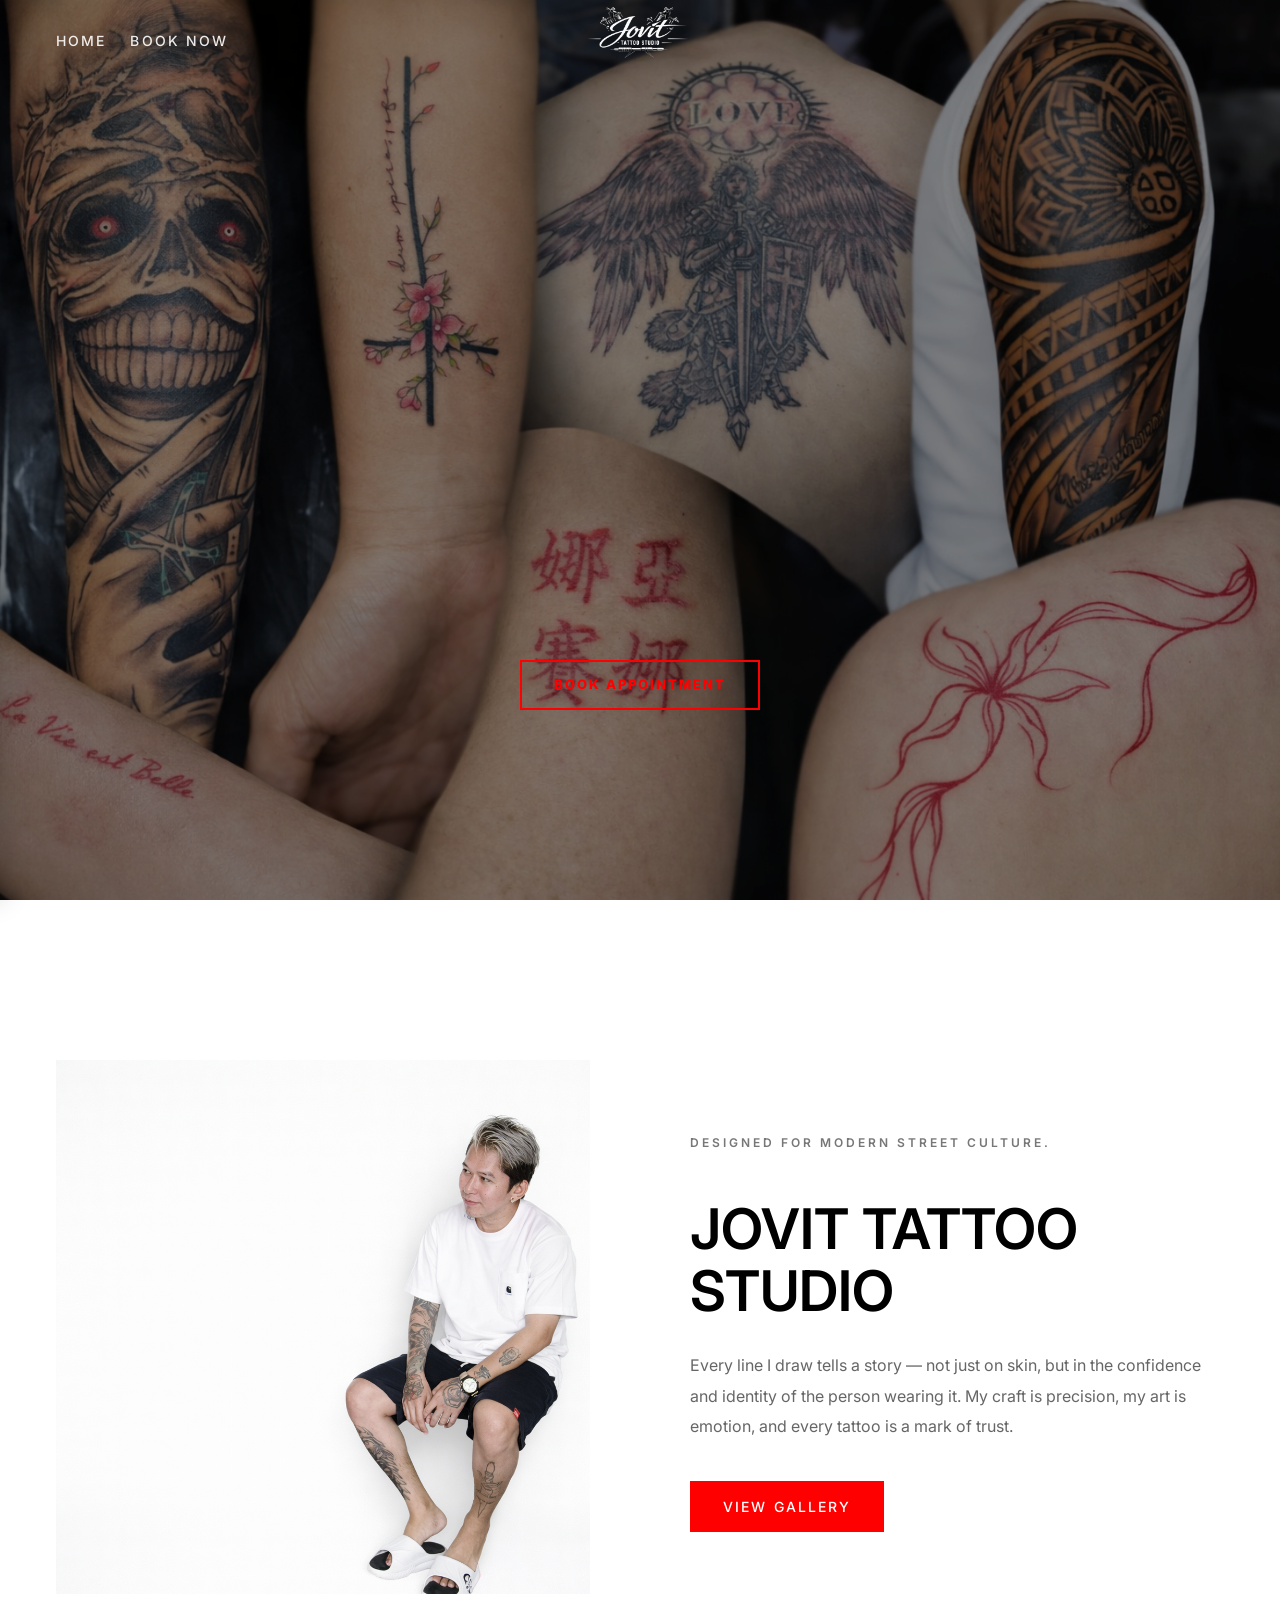
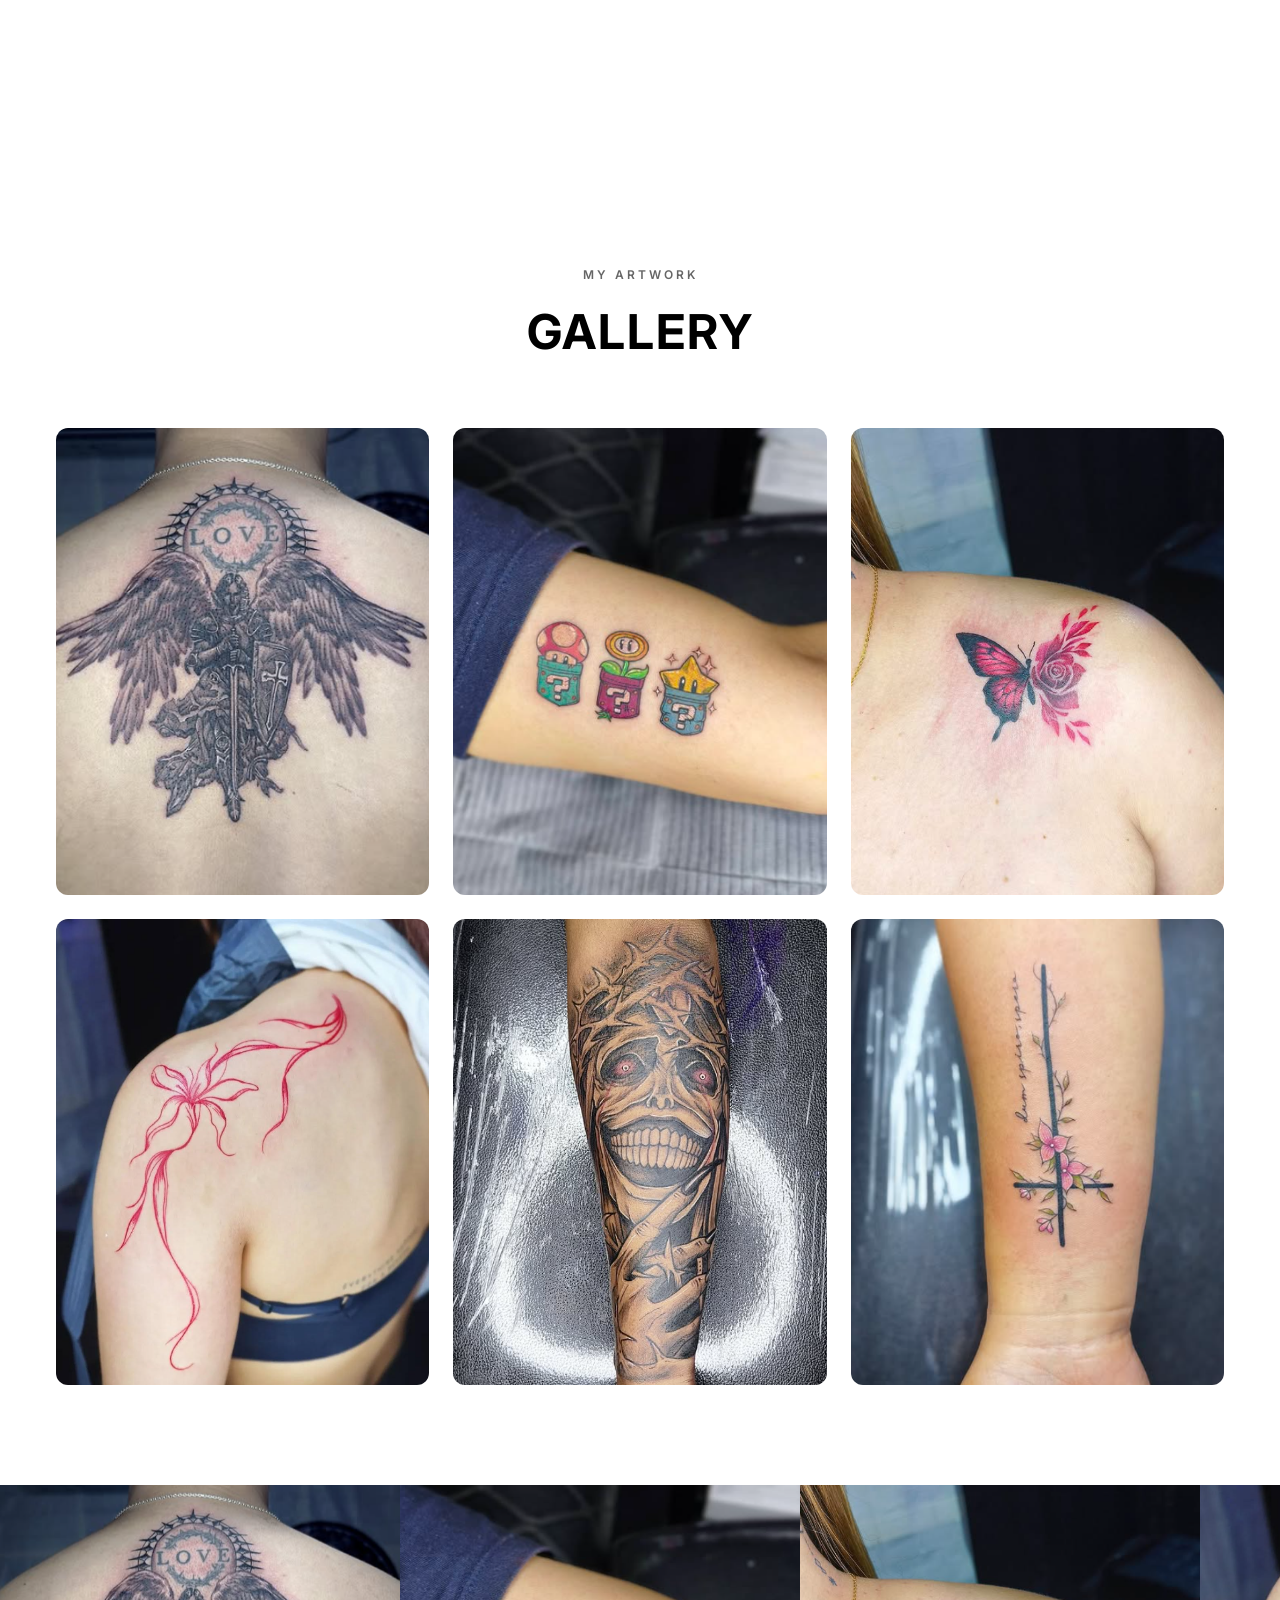
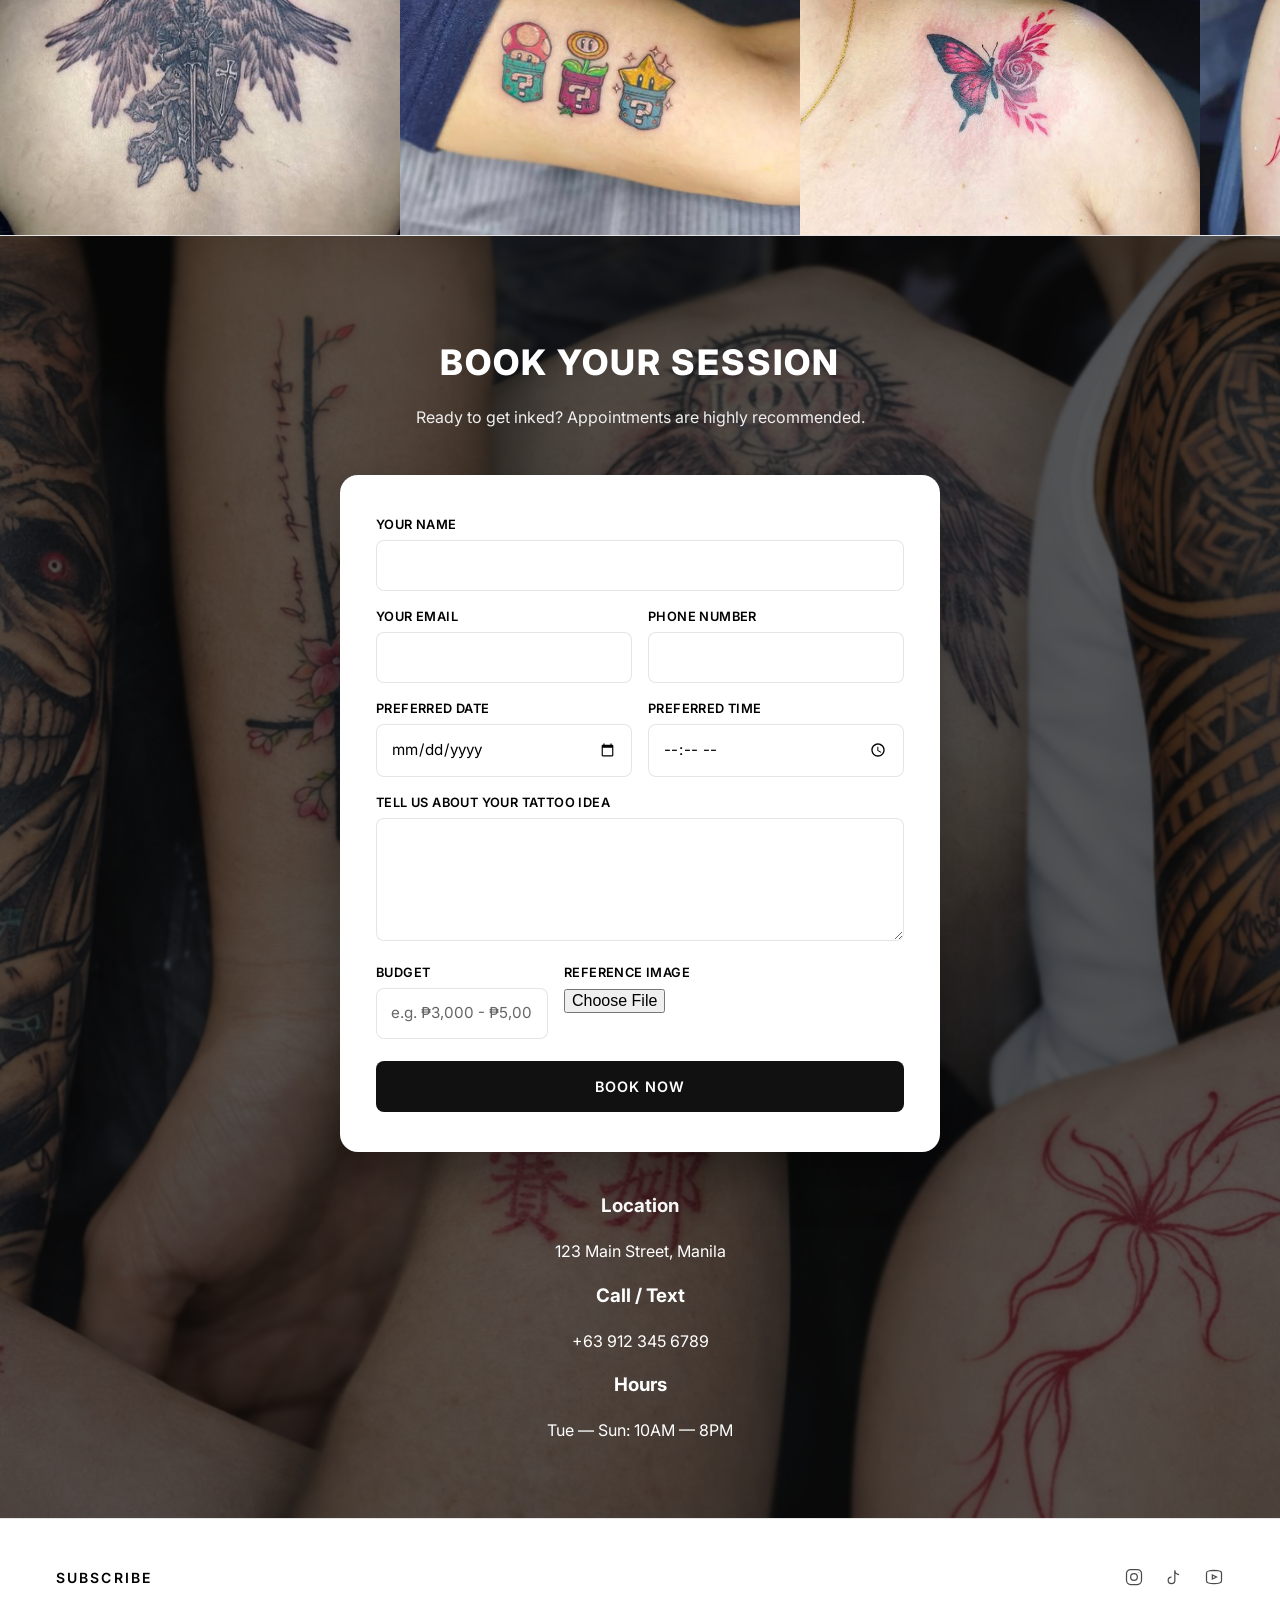
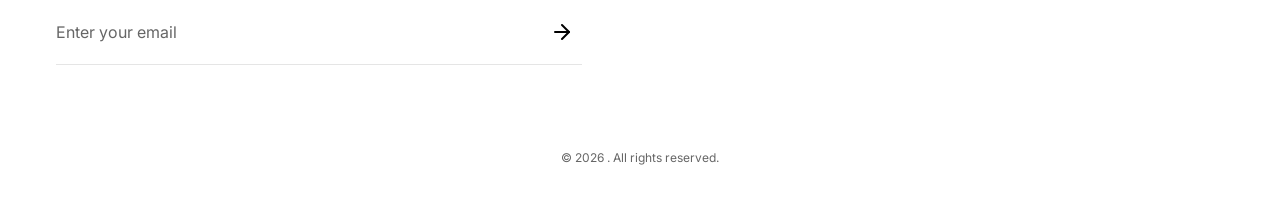
==== commit 873b24a2: "feat: Add Premium Gallery Grid, Booking Success Modal, and Config-Driven Navigation" ====
--- a/index.html
+++ b/index.html
@@ -36,11 +36,11 @@
         <ul class="site-nav__list site-nav__list--left">
       
           <li class="site-nav__item">
-            <a id="nav-shop" href="#" class="site-nav__link"></a>
+            <a id="nav-home" href="#home" class="site-nav__link">HOME</a>
           </li>
           
           <li class="site-nav__item">
-            <a id="nav-event" href="#" class="site-nav__link"></a>
+            <a id="nav-booknow" href="#contact" class="site-nav__link">BOOK NOW</a>
           </li>
       
         </ul>
@@ -60,7 +60,7 @@
   
       <div class="site-header__actions">
         <!-- SEARCH -->
-        <div class="rip-search-container">
+        <div class="rip-search-container" id="header-search-container">
           <button type="button" class="rip-search-trigger" onclick="toggleSearch()" aria-label="Open search">
             <svg class="icon" width="20" height="20" viewBox="0 0 24 24" fill="none" stroke="currentColor" stroke-width="2">
               <circle cx="11" cy="11" r="7"/>
@@ -84,7 +84,7 @@
         </div>
       
         <!-- ACCOUNT DROPDOWN -->
-        <div class="account-dropdown">
+        <div class="account-dropdown" id="header-account-container">
           <button type="button" class="site-header__icon-btn" onclick="toggleAccountMenu()" aria-label="Account">
             <svg class="icon" width="20" height="20" viewBox="0 0 24 24" fill="none" stroke="currentColor" stroke-width="1.5">
               <circle cx="12" cy="8" r="4"/>
@@ -180,21 +180,17 @@
       <nav class="mobile-nav__inner" aria-label="Mobile">
         <ul class="mobile-nav__list">
           <li>
-
-            <a
-                id="mobile-nav-shop"
-                href="#"
-                class="mobile-nav__link">
-    
-                <span id="mobile-nav-shop-text"></span>
-    
-                <span class="mobile-nav__arrow">
-                    &rarr;
-                </span>
-    
+            <a id="mobile-nav-home" href="#home" class="mobile-nav__link">
+                <span>HOME</span>
+                <span class="mobile-nav__arrow">&rarr;</span>
             </a>
-    
-        </li>
+          </li>
+          <li>
+            <a id="mobile-nav-booknow" href="#contact" class="mobile-nav__link">
+                <span>BOOK NOW</span>
+                <span class="mobile-nav__arrow">&rarr;</span>
+            </a>
+          </li>
         <li>
 
           <a
@@ -211,11 +207,11 @@
           </a>
   
       </li>
-          <li id="mobileAccountGuest" class="mobile-nav__divider">
-            <a href="#" class="mobile-nav__link" onclick="openLoginModal(); document.getElementById('nav-toggle').checked = false; return false;">
-              <span>Log In</span><span class="mobile-nav__arrow">&rarr;</span>
-            </a>
-          </li>
+      <li id="mobileAccountGuest" class="mobile-nav__divider">
+        <a href="#" class="mobile-nav__link" onclick="openLoginModal(); document.getElementById('nav-toggle').checked = false; return false;">
+          <span>Log In</span><span class="mobile-nav__arrow">&rarr;</span>
+        </a>
+      </li>
           
           <li id="mobileAccountUser" style="display: none;" class="mobile-nav__divider">
             <div style="padding: 12px 0; font-size: 12px; font-weight: 600; color: #888; border-bottom: 1px solid #e5e5e5; margin-bottom: 8px;">
@@ -493,6 +489,41 @@
         <ul class="product-grid" id="productGrid"></ul>
       </article>
     </section>
+
+
+<!-- ============================================================ -->
+<!-- GALLERY SECTION (PREMIUM CONFIG-DRIVEN GRID) -->
+<!-- ============================================================ -->
+
+<section id="gallery-section" class="gallery-section">
+  <div class="container">
+    <div class="gallery-header">
+      <p id="gallery-subtitle" class="gallery-header__subtitle"></p>
+      <h2 id="gallery-title" class="gallery-header__title"></h2>
+    </div>
+
+    <div class="gallery-grid" id="gallery-grid">
+      <!-- Dito mag-i-inject ang JavaScript ng mga images mula sa CONFIG -->
+    </div>
+  </div>
+</section>
+
+<!-- LIGHTBOX MODAL (Hidden by default) -->
+<div class="gallery-lightbox" id="gallery-lightbox" aria-hidden="true">
+  <button class="lightbox-close-btn" id="lightbox-close" aria-label="Close gallery image">
+    <svg width="24" height="24" viewBox="0 0 24 24" fill="none" stroke="currentColor" stroke-width="1.5" stroke-linecap="round" stroke-linejoin="round">
+      <line x1="18" y1="6" x2="6" y2="18"></line>
+      <line x1="6" y1="6" x2="18" y2="18"></line>
+    </svg>
+  </button>
+  <div class="lightbox-content">
+    <img src="" alt="Gallery Zoom" id="lightbox-image" class="lightbox-image">
+  </div>
+</div>
+
+<!-- ============================================================ -->
+<!-- SLIDING PICTURES -->
+<!-- ============================================================ -->
     
     <div class="lookbook-marquee">
       <div
@@ -617,6 +648,26 @@
 
 </section>
 
+
+  <!-- ============================================================ -->
+  <!-- BOOKING SUCCESS MODAL (Hidden by default) -->
+  <!-- ============================================================ -->
+  <div class="booking-success-modal" id="booking-success-modal" aria-hidden="true">
+    <div class="booking-success-modal__overlay"></div>
+    <div class="booking-success-modal__content">
+      <div class="booking-success-modal__icon">
+        <svg width="64" height="64" viewBox="0 0 24 24" fill="none" stroke="currentColor" stroke-width="1.5">
+          <path d="M22 11.08V12a10 10 0 1 1-5.93-9.14"></path>
+          <polyline points="22 4 12 14.01 9 11.01"></polyline>
+        </svg>
+      </div>
+      
+      <h3 id="booking-success-title" class="booking-success-modal__title"></h3>
+      <p id="booking-success-message" class="booking-success-modal__message"></p>
+      
+      <button class="booking-success-modal__btn" id="booking-success-btn">CLOSE</button>
+    </div>
+  </div>
 
 <!-- ============================================================
      EVENT SECTION
@@ -824,11 +875,7 @@
 
 <div id="page-transition-overlay"></div>
 
-<!-- DEV TOOL: Clear LocalStorage Config -->
- 
-<button id="clear-config-btn" style="position: fixed; bottom: 20px; right: 20px; background: #ef4444; color: #fff; border: none; padding: 10px 16px; border-radius: 6px; cursor: pointer; font-size: 12px; z-index: 9999;">
-  Clear Config Cache
-</button>
+
 
 <script>
 document.getElementById('clear-config-btn')?.addEventListener('click', () => {
--- a/assets/css/style.css
+++ b/assets/css/style.css
@@ -152,15 +152,16 @@
   /* --------------------------------------------------------------------------
      3. SITE HEADER & NAVIGATION (DEFAULT: TRANSPARENT WHITE OVER HERO VIDEO)
      -------------------------------------------------------------------------- */
-  .site-header {
-    position: fixed;
-    top: 0;
-    left: 0;
-    width: 100%;
-    z-index: var(--z-header);
-    color: #ffffff; /* Piliting puti muna habang nasa ibabaw ng madilim na video background */
-    transition: transform 0.3s ease-in-out, background-color 0.3s ease-in-out, color 0.3s ease-in-out;
-  }
+     .site-header {
+      position: fixed;
+      top: 0;
+      left: 0;
+      width: 100%;
+      z-index: var(--z-header);
+      background-color: transparent; /* TRANSPARENT HEADER */
+      color: #ffffff; /* Laging puti habang nasa hero video */
+      transition: transform 0.3s ease-in-out, background-color 0.3s ease-in-out, color 0.3s ease-in-out;
+      }
   
   .site-header__inner {
     display: flex;
@@ -180,11 +181,32 @@
     text-transform: uppercase;
     letter-spacing: var(--letter-spacing-wide);
     opacity: 0.9;
-    transition: opacity 0.2s ease;
+    position: relative; /* Kailangan para sa underline animation */
+    padding-bottom: 4px; /* Space para sa linya */
+    /* Pinalawak natin ang transition para smooth ang lahat ng galaw */
+    transition: all 0.3s cubic-bezier(0.4, 0, 0.2, 1); 
   }
   
   .site-nav__link:hover {
     opacity: 1;
+    transform: translateY(-2px); /* Konting lift pataas */
+    color: var(--color-primary); /* Magiging kulay ng brand mo pag hinover */
+  }
+
+  /* ITO ANG BAGONG SLIDING UNDERLINE */
+  .site-nav__link::after {
+    content: '';
+    position: absolute;
+    bottom: 0;
+    left: 0;
+    width: 0;
+    height: 1px; /* Manipis na linya para premium ang dating */
+    background-color: var(--color-primary);
+    transition: width 0.3s cubic-bezier(0.4, 0, 0.2, 1);
+  }
+
+  .site-nav__link:hover::after {
+    width: 100%; /* Lulawak ang linya mula kaliwa patungo sa kanan */
   }
   
   .site-header__logo {
@@ -255,21 +277,18 @@
     transform: translateY(-120%);
   }
   
-  /* Kakagat 'to kapag nag-scroll up: Magiging White Background bar na may Black Links/Icons */
   .site-header--scrolled {
     background-color: var(--color-header-scrolled-bg) !important;
-    color: #000000 !important; /* Itim na ang teksto at logo */
-    box-shadow: 0 4px 20px rgba(0, 0, 0, 0.05) !important; /* Eleganteng manipis na anino */
-  }
-  
-  /* Palitan ang icon stroke kapag naka-white scrolled background na */
+    color: var(--color-text) !important; /* Sumusunod sa theme (black or white) */
+    box-shadow: 0 4px 20px rgba(0, 0, 0, 0.05) !important;
+  }
+  
   .site-header--scrolled .icon {
-    stroke: #000000 !important;
-  }
-  
-  /* Baguhin ang kulay ng burger bars sa mobile button kapag white na ang background */
+    stroke: var(--color-text) !important; /* Sumusunod sa theme */
+  }
+  
   .site-header--scrolled .nav-toggle-btn__bar {
-    background-color: #000000 !important;
+    background-color: var(--color-text) !important; /* Sumusunod sa theme */
   }
   
   /* --------------------------------------------------------------------------
@@ -415,7 +434,7 @@
 
 .about-section {
   padding: 160px 0;
-  background: #ffffff;
+  background: var(--color-bg);
 }
 
 .about-section__inner {
@@ -482,9 +501,9 @@
      5. FEATURED PRODUCTS & GRID SYSTEM (CLEAN BLACK ON WHITE)
      -------------------------------------------------------------------------- */
      
-  .shop-section {
-    padding: var(--space-xl) 0;
-    background-color: #ffffff !important;
+     .shop-section {
+      padding: var(--space-xl) 0;
+      background-color: var(--color-bg) !important;
   }
   
   .section-header {
@@ -563,7 +582,7 @@
 .product-card__media {
   position: relative;
   aspect-ratio: 4 / 5;
-  background-color: #ffffff; /* Light gray box para lumutang agad ang mockups niyo */
+  background-color: var(--color-surface);
   overflow: hidden;
   margin-bottom: var(--space-sm);
 }
@@ -688,12 +707,12 @@
   /* --------------------------------------------------------------------------
      8. SITE FOOTER SECTION (MINIMALIST / REFERENCE STYLE)
      -------------------------------------------------------------------------- */
-  .site-footer {
-    background-color: #ffffff !important;
-    border-top: 1px solid #e5e5e5;
-    padding: var(--space-xl) 0 var(--space-md);
-    color: #000000 !important;
-  }
+     .site-footer {
+      background-color: var(--color-bg) !important;
+      border-top: 1px solid var(--color-border);
+      padding: var(--space-xl) 0 var(--space-md);
+      color: var(--color-text) !important;
+      }
   
   .site-footer__main {
     display: flex;
@@ -707,9 +726,9 @@
     text-transform: uppercase;
     letter-spacing: var(--letter-spacing-wide);
     margin: 0 0 24px 0;
-    color: #000000 !important;
+    color: var(--color-text) !important;
     font-weight: 600;
-  }
+    }
   
   /* Modern Form Styling */
   .modern-newsletter-form {
@@ -747,13 +766,13 @@
     background: transparent;
     font-family: inherit;
     font-size: 16px;
-    color: #000000;
+    color: var(--color-text);
     padding: 0;
-  }
-  
-  .modern-newsletter-form__input::placeholder {
-    color: #aaa;
-  }
+    }
+    
+    .modern-newsletter-form__input::placeholder {
+      color: var(--color-text-muted);
+      }
   
   /* Animated Arrow Button */
   .modern-newsletter-form__submit {
@@ -764,9 +783,9 @@
     display: flex;
     align-items: center;
     justify-content: center;
-    color: #000000;
+    color: var(--color-text);
     transition: transform 0.3s cubic-bezier(0.25, 0.46, 0.45, 0.94);
-  }
+    }
   
   .modern-newsletter-form__submit svg {
     transition: stroke 0.3s ease;
@@ -794,25 +813,25 @@
     display: flex;
     align-items: center;
     justify-content: center;
-    color: #000000 !important;
+    color: var(--color-text) !important;
     opacity: 0.7;
     transition: opacity 0.3s ease;
-  }
+    }
+    
+    /* Ensure SVG icons follow theme */
+    .social-links__link svg,
+    .social-links__link .icon {
+    stroke: var(--color-text) !important;
+    }
   
   .social-links__link:hover {
     opacity: 1;
   }
   
-  /* Ensure SVG icons are black */
-  .social-links__link svg,
-  .social-links__link .icon {
-    stroke: #000000 !important;
-  }
-  
   .site-footer__bottom {
-    border-top: 1px solid #e5e5e5;
+    border-top: none;
     padding-top: var(--space-md);
-  }
+    }
   
   .site-footer__bottom-inner {
     display: flex;
@@ -1801,36 +1820,40 @@
   }
 }
 /* ==========================================================================
-   ANTI-BLINK ULTRA-SMOOTH INFINITE LOOKBOOK MARQUEE
+   ANTI-BLINK ULTRA-SMOOTH INFINITE LOOKBOOK MARQUEE (MOBILE OPTIMIZED)
    ========================================================================== */
    .lookbook-marquee {
     overflow: hidden;
     width: 100%;
-    background-color: #ffffff;
-    padding: 20px 0;
+    background-color: var(--color-bg);
+    padding: 0;
     display: flex;
     align-items: center;
+    transform: translateZ(0);
+    -webkit-transform: translateZ(0);
   }
   
   .marquee-track {
     display: inline-flex;
     gap: 0;
     width: max-content;
-    animation: scrollLeft 18s linear infinite;
+    animation: scrollLeft 25s linear infinite; /* Pinaluwag ng konti para di ma-stutter ang mobile */
     will-change: transform;
-    -webkit-transform: translateZ(0);
-    transform: translateZ(0);
+    transform: translate3d(0, 0, 0); /* Mas malakas na GPU hint kaysa translateZ lang */
+    -webkit-transform: translate3d(0, 0, 0);
+    backface-visibility: hidden;
+    -webkit-backface-visibility: hidden;
   }
   
   .marquee-track img {
-    height: 280px;
-    width: 350px;
+    height: 350px;
+    width: 400px;
     object-fit: cover;
     flex-shrink: 0;
     display: block;
     backface-visibility: hidden;
     -webkit-backface-visibility: hidden;
-    transform: translateZ(0);
+    transform: translate3d(0, 0, 0);
   }
   
   .lookbook-marquee:hover .marquee-track {
@@ -1839,9 +1862,19 @@
   
   .marquee-bottom-divider {
     border: 0;
-    border-top: 1px solid #e5e5e5;
+    border-top: 1px solid var(--color-border);
     margin: 0;
     width: 100%;
+  }
+  
+  /* ️ MAHALAGA: Siguraduhing nasa baba nito ang @keyframes mo */
+  @keyframes scrollLeft {
+    0% {
+      transform: translate3d(0, 0, 0);
+    }
+    100% {
+      transform: translate3d(-50%, 0, 0); /* -50% dahil dinoble natin ang images sa JS para sa seamless loop */
+    }
   }
 
 /* --------------------------------------------------------------------------
@@ -1968,11 +2001,14 @@
     touch-action: manipulation;
   }
 }
-/* EVENT SECTION */
+/* --------------------------------------------------------------------------
+      EVENT SECTION
+   -------------------------------------------------------------------------- */
+
 .event-section {
   padding: 60px 0;
-  background-color: #ffffff;
-  border-top: 1px solid #e5e5e5;
+  background-color: var(--color-bg);
+  border-top: 1px solid var(--color-border);
   text-align: center;
 }
 
@@ -1994,8 +2030,8 @@
   text-transform: uppercase;
   letter-spacing: 2px;
   margin: 8px 0 20px;
-  color: #000000;
-}
+  color: var(--color-text);
+  }
 
 .event-section__desc {
   font-size: 14px;
@@ -2590,15 +2626,15 @@
 
 /* 4. Premium Translucent Form Card (Pinaka-magandang version from your old code) */
 .booking-card {
-  max-width: 600px; /* Slightly wider for better form layout */
-  margin: 0 auto 40px auto;
-  text-align: left;
-  background: rgba(255, 255, 255, 0.95); /* Mas malinis na white */
-  backdrop-filter: blur(8px);
-  -webkit-backdrop-filter: blur(8px);
-  border-radius: 18px;
-  box-shadow: 0 20px 50px rgba(0, 0, 0, 0.35);
-  padding: 40px 36px;
+    max-width: 600px;
+    margin: 0 auto 40px auto;
+    text-align: left;
+    background: var(--color-surface);
+    backdrop-filter: blur(8px);
+    -webkit-backdrop-filter: blur(8px);
+    border-radius: 18px;
+    box-shadow: 0 20px 50px rgba(0, 0, 0, 0.35);
+    padding: 40px 36px;
 }
 
 .booking-row {
@@ -2616,7 +2652,7 @@
   font-size: 0.8rem;
   font-weight: 600;
   letter-spacing: 0.4px;
-  color: #333;
+  color: var(--color-text);  /* ✅ WHITE SA DARK MODE */
   margin-bottom: 6px;
   text-transform: uppercase;
 }
@@ -2624,47 +2660,47 @@
 .booking-field .hint {
   font-weight: 400;
   text-transform: none;
-  color: #888;
+  color: var(--color-text-muted);  /* ✅ SUMUSUNOD SA THEME */
   font-size: 0.75rem;
 }
 
 .booking-input {
   width: 100%;
   padding: 13px 14px;
-  border: 1px solid #ddd;
+  border: 1px solid var(--color-border);
   border-radius: 8px;
   font-family: inherit;
   font-size: 0.95rem;
-  background: #fff;
-  color: #111;
-  transition: border-color 0.25s ease, box-shadow 0.25s ease;
-}
-
+  background: var(--color-surface); 
+  color: var(--color-text); 
+  transition: border-color 0.25s ease, box-shadow 0.25s ease, background-color 0.25s ease;
+}
+
+.booking-input::placeholder {
+  color: var(--color-text-muted);
+}
+
+/* ✅ Config-Driven Hover (Wala nang hardcoded #b5b5b5) */
 .booking-input:hover {
-  border-color: #b5b5b5;
-}
-
+  border-color: var(--color-text-muted); 
+}
+
+/* ✅ Config-Driven Focus (Wala nang hardcoded #111) */
 .booking-input:focus {
   outline: none;
-  border-color: #111;
-  box-shadow: 0 0 0 3px rgba(17, 17, 17, 0.12);
-}
-
-textarea.booking-input {
-  resize: vertical;
-  min-height: 110px;
-}
-
-.booking-file {
-  width: 100%;
-  padding: 10px 12px;
-  border: 1px dashed #c9c9c9;
-  border-radius: 8px;
-  background: #fafafa;
-  font-size: 0.85rem;
-  color: #555;
-  cursor: pointer;
-  transition: border-color 0.25s ease, background 0.25s ease;
+  border-color: var(--color-primary); /* Sumusunod sa brand color mo */
+  box-shadow: 0 0 0 3px rgba(0, 0, 0, 0.05);
+  background-color: var(--color-surface) !important; /* Iwas white flash */
+}
+
+/* ✅ THE ULTIMATE AUTOFILL FIX (Iwas blue/white background) */
+.booking-input:-webkit-autofill,
+.booking-input:-webkit-autofill:hover,
+.booking-input:-webkit-autofill:focus,
+.booking-input:-webkit-autofill:active {
+  -webkit-box-shadow: 0 0 0 30px var(--color-surface) inset !important;
+  -webkit-text-fill-color: var(--color-text) !important;
+  transition: background-color 5000s ease-in-out 0s;
 }
 
 .booking-file:hover {
@@ -2709,3 +2745,320 @@
   .booking-card { padding: 26px 20px; border-radius: 14px; }
   .booking-row { grid-template-columns: 1fr; gap: 0; }
 }
+
+/* ==========================================================
+   GALLERY SECTION (PREMIUM CONFIG-DRIVEN GRID)
+========================================================== */
+.gallery-section {
+  padding: 100px 20px;
+  background-color: var(--color-bg);
+}
+
+.gallery-header {
+  text-align: center;
+  margin-bottom: 60px;
+}
+
+.gallery-header__subtitle {
+  font-size: 12px;
+  font-weight: 600;
+  text-transform: uppercase;
+  letter-spacing: 3px;
+  color: var(--color-text-muted);
+  margin-bottom: 12px;
+}
+
+.gallery-header__title {
+  font-size: clamp(32px, 5vw, 48px);
+  font-weight: 700;
+  text-transform: uppercase;
+  letter-spacing: 2px;
+  color: var(--color-text);
+  margin: 0;
+}
+
+/* GRID LAYOUT */
+.gallery-grid {
+  display: grid;
+  grid-template-columns: repeat(3, 1fr);
+  gap: 24px;
+  max-width: 1200px;
+  margin: 0 auto;
+}
+
+/* GALLERY ITEM & SCROLL ANIMATION */
+.gallery-item {
+  position: relative;
+  overflow: hidden;
+  border-radius: 12px;
+  cursor: pointer;
+  aspect-ratio: 4 / 5;
+  opacity: 0;
+  transform: translateY(40px);
+  transition: opacity 0.8s cubic-bezier(0.4, 0, 0.2, 1), 
+              transform 0.8s cubic-bezier(0.4, 0, 0.2, 1);
+}
+
+.gallery-item.is-visible {
+  opacity: 1;
+  transform: translateY(0);
+}
+
+.gallery-item img {
+  width: 100%;
+  height: 100%;
+  object-fit: cover;
+  transition: transform 0.6s cubic-bezier(0.4, 0, 0.2, 1);
+  display: block;
+}
+
+/* HOVER ZOOM EFFECT */
+.gallery-item:hover img {
+  transform: scale(1.08);
+}
+
+/* LIGHTBOX MODAL */
+.gallery-lightbox {
+  position: fixed;
+  top: 0;
+  left: 0;
+  width: 100%;
+  height: 100%;
+  background: rgba(0, 0, 0, 0.95);
+  z-index: 9999;
+  display: flex;
+  align-items: center;
+  justify-content: center;
+  opacity: 0;
+  visibility: hidden;
+  pointer-events: none;
+  transition: opacity 0.3s ease, visibility 0.3s ease;
+}
+
+.gallery-lightbox.is-active {
+  opacity: 1;
+  visibility: visible;
+  pointer-events: auto;
+}
+
+.lightbox-content {
+  position: relative;
+  max-width: 90vw;
+  max-height: 90vh;
+  padding: 20px;
+}
+
+.lightbox-image {
+  max-width: 100%;
+  max-height: 85vh;
+  object-fit: contain;
+  border-radius: 8px;
+  box-shadow: 0 20px 60px rgba(0, 0, 0, 0.5);
+  animation: lightboxZoomIn 0.4s cubic-bezier(0.4, 0, 0.2, 1);
+}
+
+@keyframes lightboxZoomIn {
+  from { opacity: 0; transform: scale(0.9); }
+  to { opacity: 1; transform: scale(1); }
+}
+
+/* PREMIUM iOS-LIKE X BUTTON */
+.lightbox-close-btn {
+  position: absolute;
+  top: 30px;
+  right: 30px;
+  width: 44px;
+  height: 44px;
+  background: rgba(255, 255, 255, 0.1);
+  backdrop-filter: blur(10px);
+  -webkit-backdrop-filter: blur(10px);
+  border: 1px solid rgba(255, 255, 255, 0.1);
+  border-radius: 50%;
+  color: #ffffff;
+  cursor: pointer;
+  display: flex;
+  align-items: center;
+  justify-content: center;
+  transition: all 0.3s ease;
+  z-index: 10000;
+}
+
+.lightbox-close-btn:hover {
+  background: rgba(255, 255, 255, 0.2);
+  transform: rotate(90deg);
+}
+
+/* MOBILE RESPONSIVE */
+@media (max-width: 768px) {
+  .gallery-section {
+    padding: 60px 16px;
+  }
+  
+  .gallery-grid {
+    grid-template-columns: 1fr; /* 1 column sa mobile */
+    gap: 20px;
+  }
+  
+  .gallery-item {
+    aspect-ratio: 4 / 5;
+  }
+  
+  .lightbox-close-btn {
+    top: 20px;
+    right: 20px;
+    width: 40px;
+    height: 40px;
+  }
+}
+
+/* ==========================================================================
+   BOOKING SUCCESS MODAL (PREMIUM MINIMALIST)
+   ========================================================================== */
+   .booking-success-modal {
+    position: fixed;
+    top: 0;
+    left: 0;
+    width: 100%;
+    height: 100%;
+    z-index: 10000;
+    display: flex;
+    align-items: center;
+    justify-content: center;
+    opacity: 0;
+    visibility: hidden;
+    pointer-events: none;
+    transition: opacity 0.3s ease, visibility 0.3s ease;
+  }
+  
+  .booking-success-modal.is-active {
+    opacity: 1;
+    visibility: visible;
+    pointer-events: auto;
+  }
+  
+  .booking-success-modal__overlay {
+    position: absolute;
+    top: 0;
+    left: 0;
+    width: 100%;
+    height: 100%;
+    background: rgba(0, 0, 0, 0.8);
+    backdrop-filter: blur(4px);
+    -webkit-backdrop-filter: blur(4px);
+  }
+  
+  .booking-success-modal__content {
+    position: relative;
+    background: var(--color-surface);
+    border-radius: 16px;
+    padding: 48px 32px;
+    max-width: 420px;
+    width: 90%;
+    text-align: center;
+    box-shadow: 0 20px 60px rgba(0, 0, 0, 0.5);
+    transform: scale(0.95);
+    transition: transform 0.3s cubic-bezier(0.4, 0, 0.2, 1);
+    z-index: 1;
+  }
+  
+  .booking-success-modal.is-active .booking-success-modal__content {
+    transform: scale(1);
+  }
+  
+  .booking-success-modal__close {
+    position: absolute;
+    top: 16px;
+    right: 16px;
+    width: 36px;
+    height: 36px;
+    background: transparent;
+    border: none;
+    color: var(--color-text-muted);
+    cursor: pointer;
+    display: flex;
+    align-items: center;
+    justify-content: center;
+    border-radius: 50%;
+    transition: all 0.3s ease;
+  }
+  
+  .booking-success-modal__close:hover {
+    background: var(--color-bg-elevated);
+    color: var(--color-text);
+  }
+  
+  .booking-success-modal__icon {
+    width: 80px;
+    height: 80px;
+    margin: 0 auto 24px;
+    background: var(--color-primary);
+    border-radius: 50%;
+    display: flex;
+    align-items: center;
+    justify-content: center;
+    color: #ffffff;
+  }
+  
+  .booking-success-modal__icon svg {
+    width: 40px;
+    height: 40px;
+  }
+  
+  .booking-success-modal__title {
+    font-size: 24px;
+    font-weight: 700;
+    color: var(--color-text);
+    margin: 0 0 12px 0;
+    text-transform: uppercase;
+    letter-spacing: 1px;
+  }
+  
+  .booking-success-modal__message {
+    font-size: 14px;
+    line-height: 1.6;
+    color: var(--color-text-muted);
+    margin: 0 0 32px 0;
+  }
+  
+  .booking-success-modal__btn {
+    width: 100%;
+    padding: 14px 24px;
+    background: var(--color-primary);
+    color: #ffffff;
+    border: none;
+    border-radius: 8px;
+    font-size: 14px;
+    font-weight: 600;
+    text-transform: uppercase;
+    letter-spacing: 1px;
+    cursor: pointer;
+    transition: all 0.3s ease;
+  }
+  
+  .booking-success-modal__btn:hover {
+    background: var(--color-primary-inverse);
+    color: var(--color-primary);
+    transform: translateY(-2px);
+  }
+  
+  /* MOBILE RESPONSIVE */
+  @media (max-width: 480px) {
+    .booking-success-modal__content {
+      padding: 40px 24px;
+      width: 95%;
+    }
+    
+    .booking-success-modal__title {
+      font-size: 20px;
+    }
+    
+    .booking-success-modal__icon {
+      width: 64px;
+      height: 64px;
+    }
+    
+    .booking-success-modal__icon svg {
+      width: 32px;
+      height: 32px;
+    }
+  }
